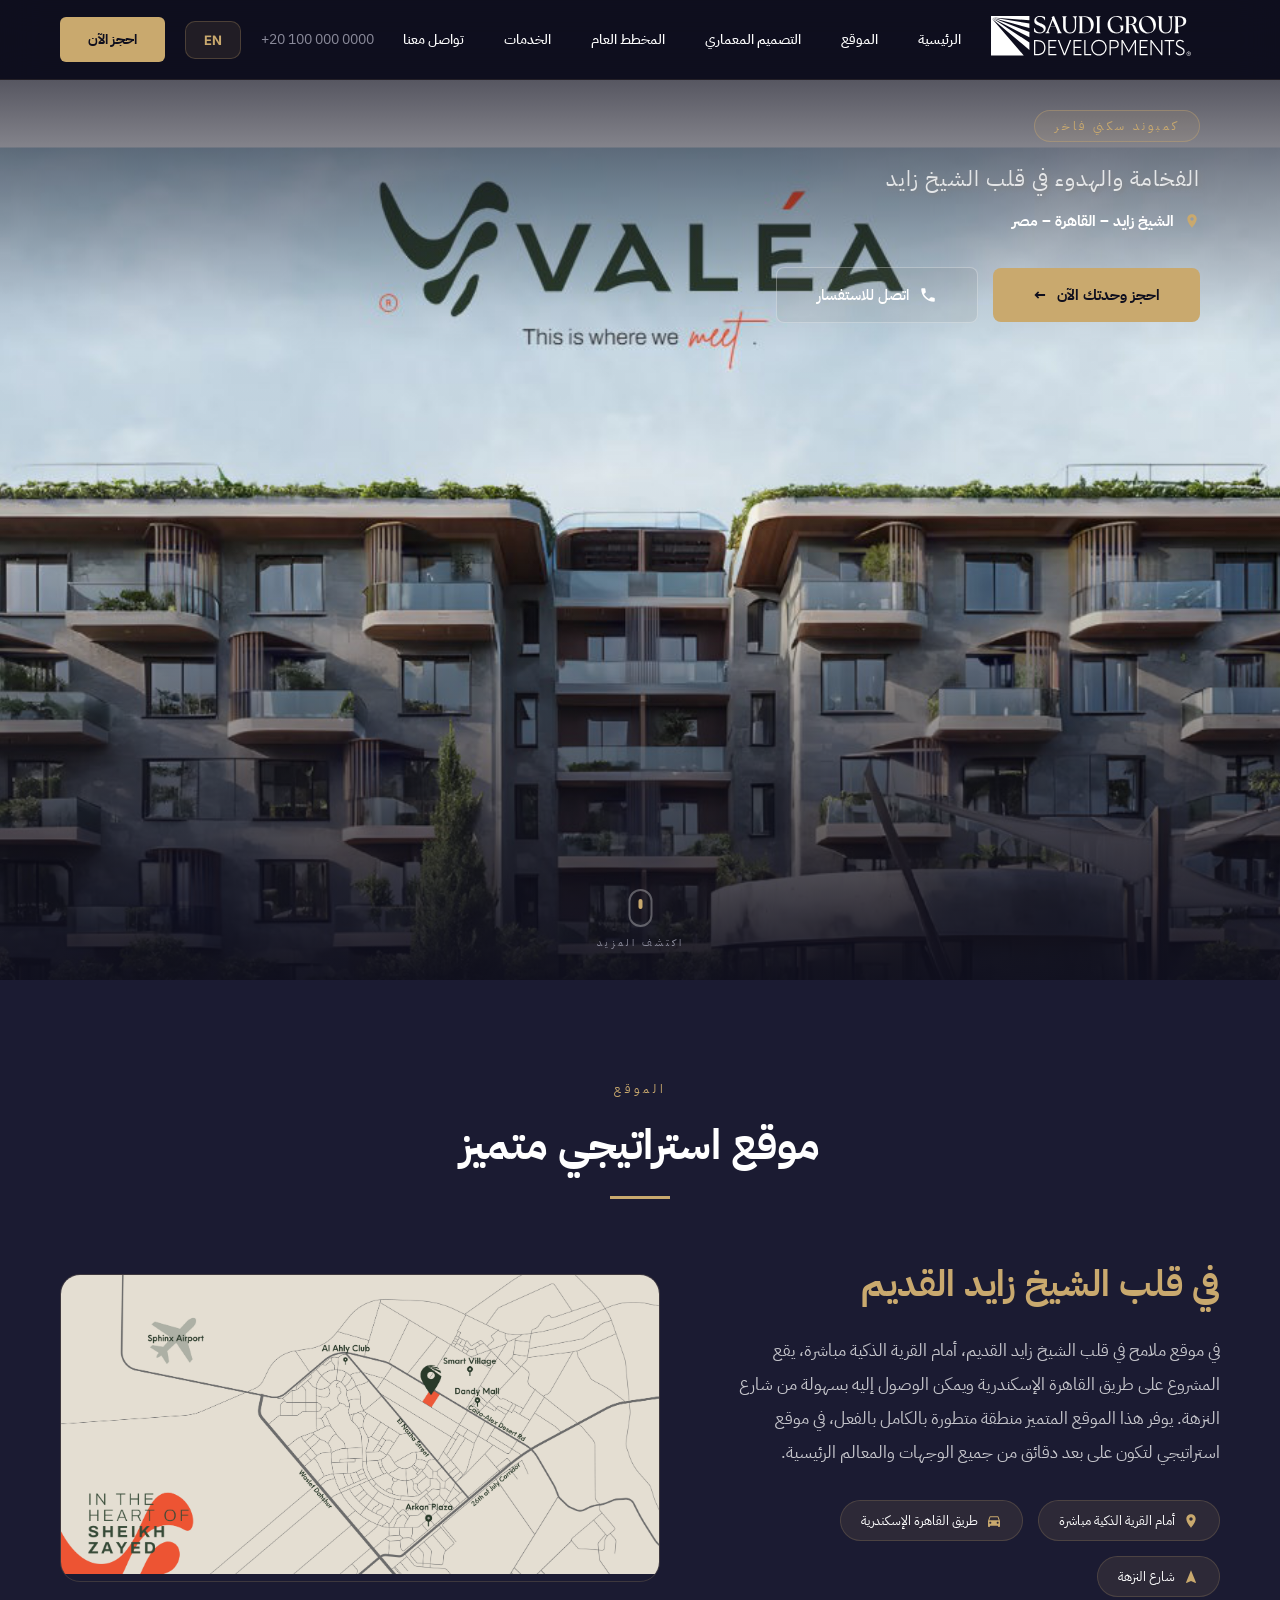
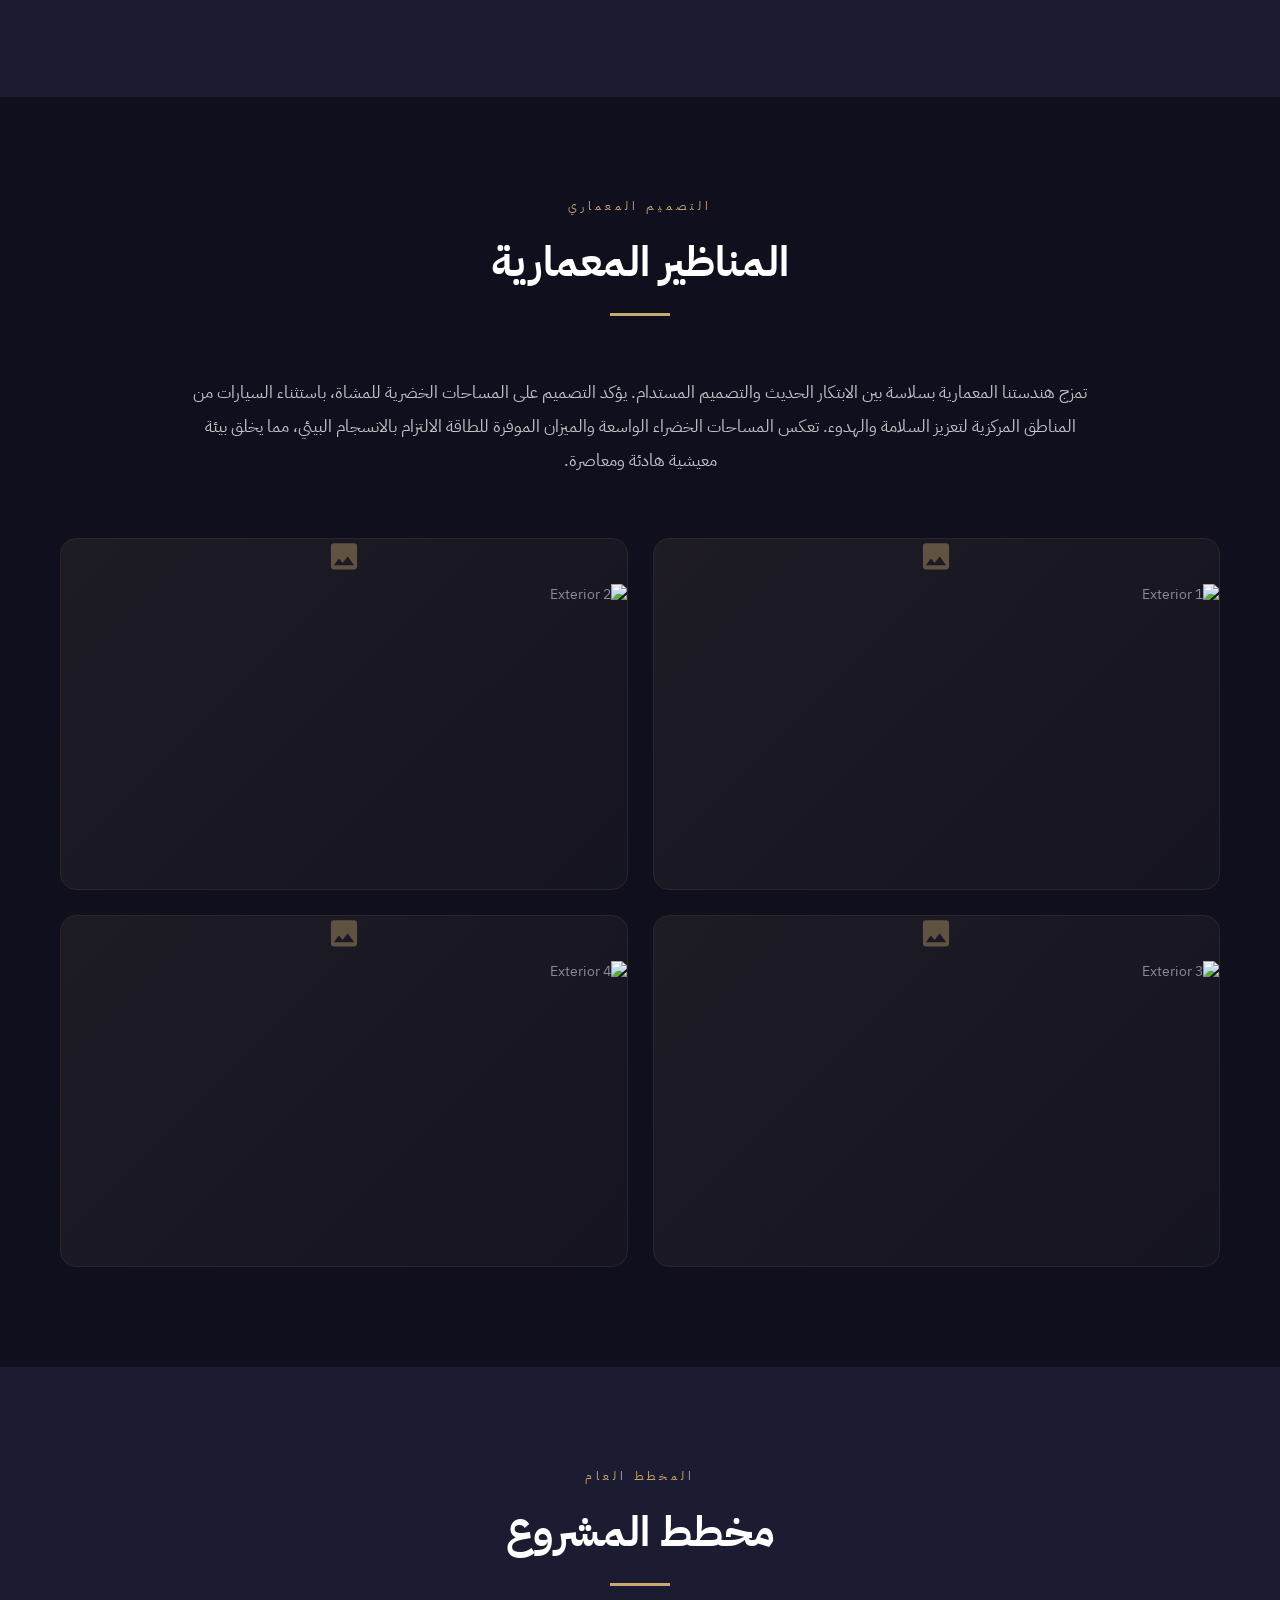
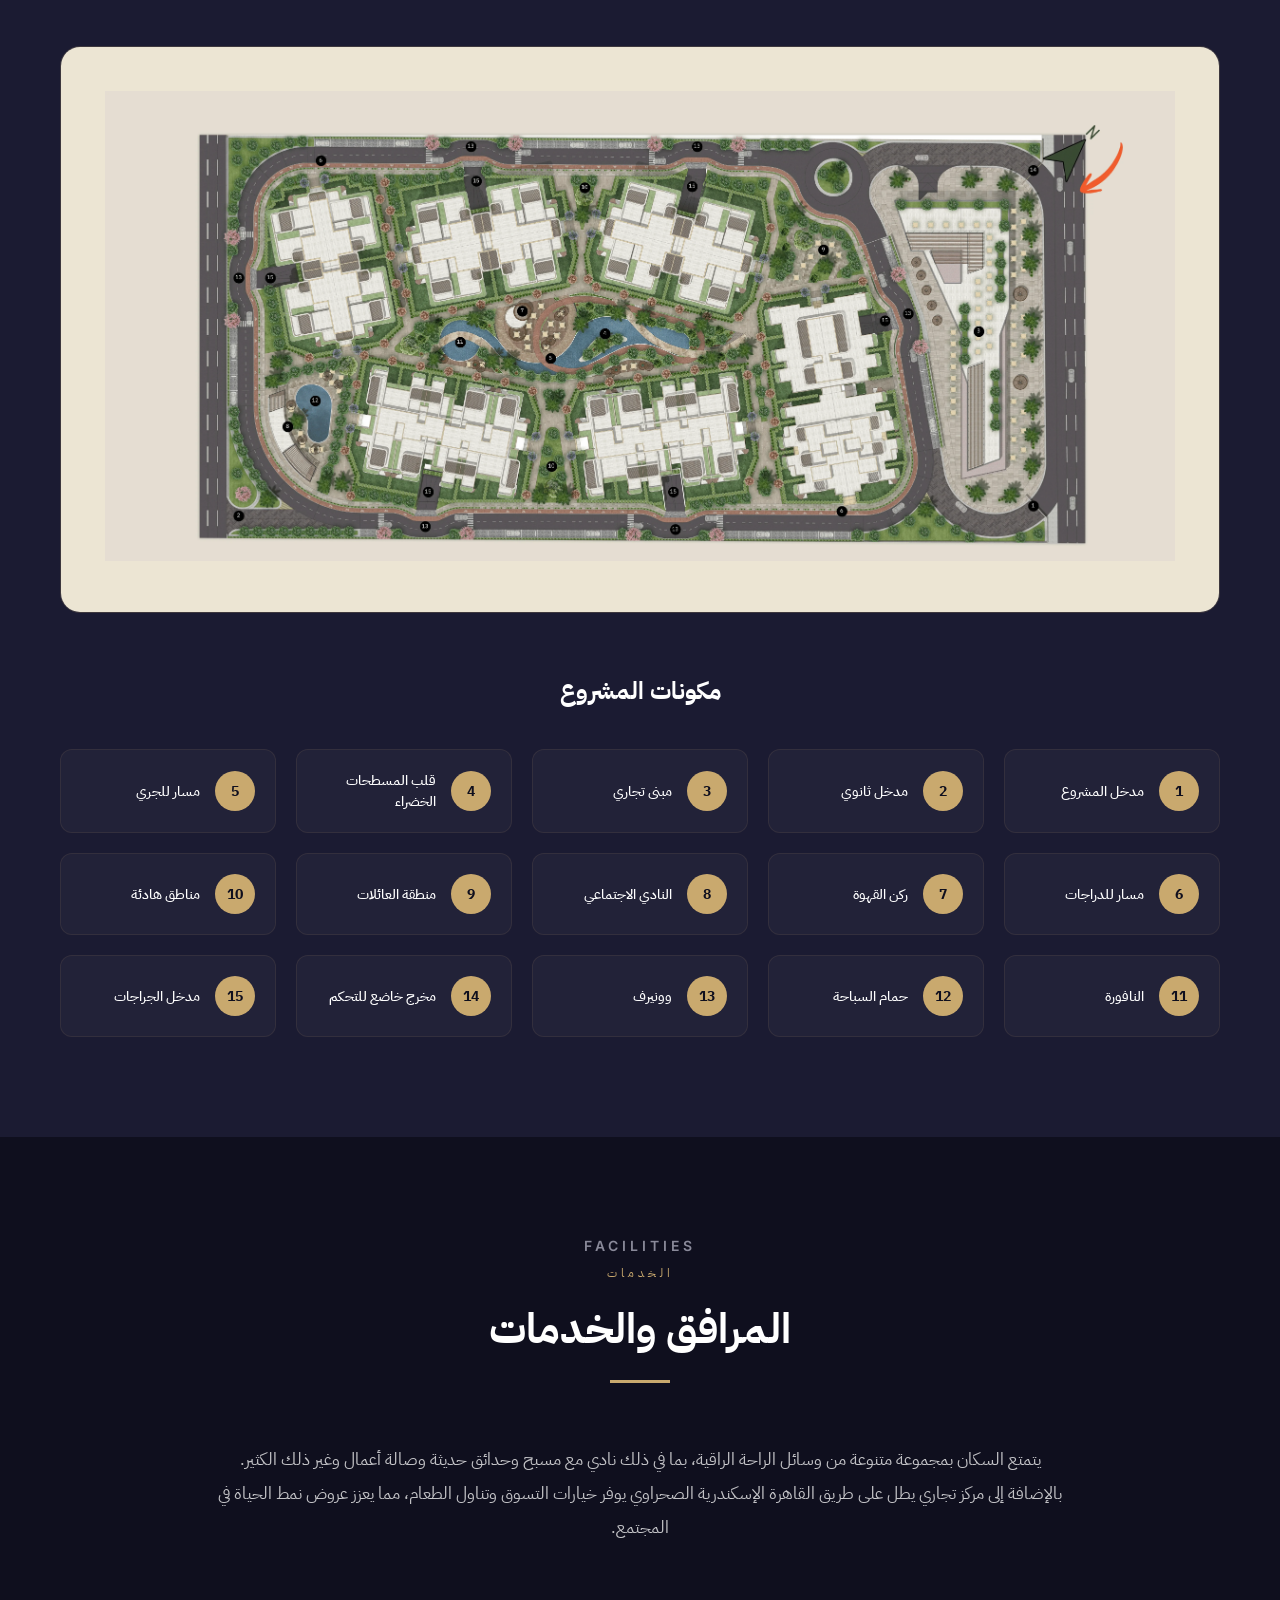
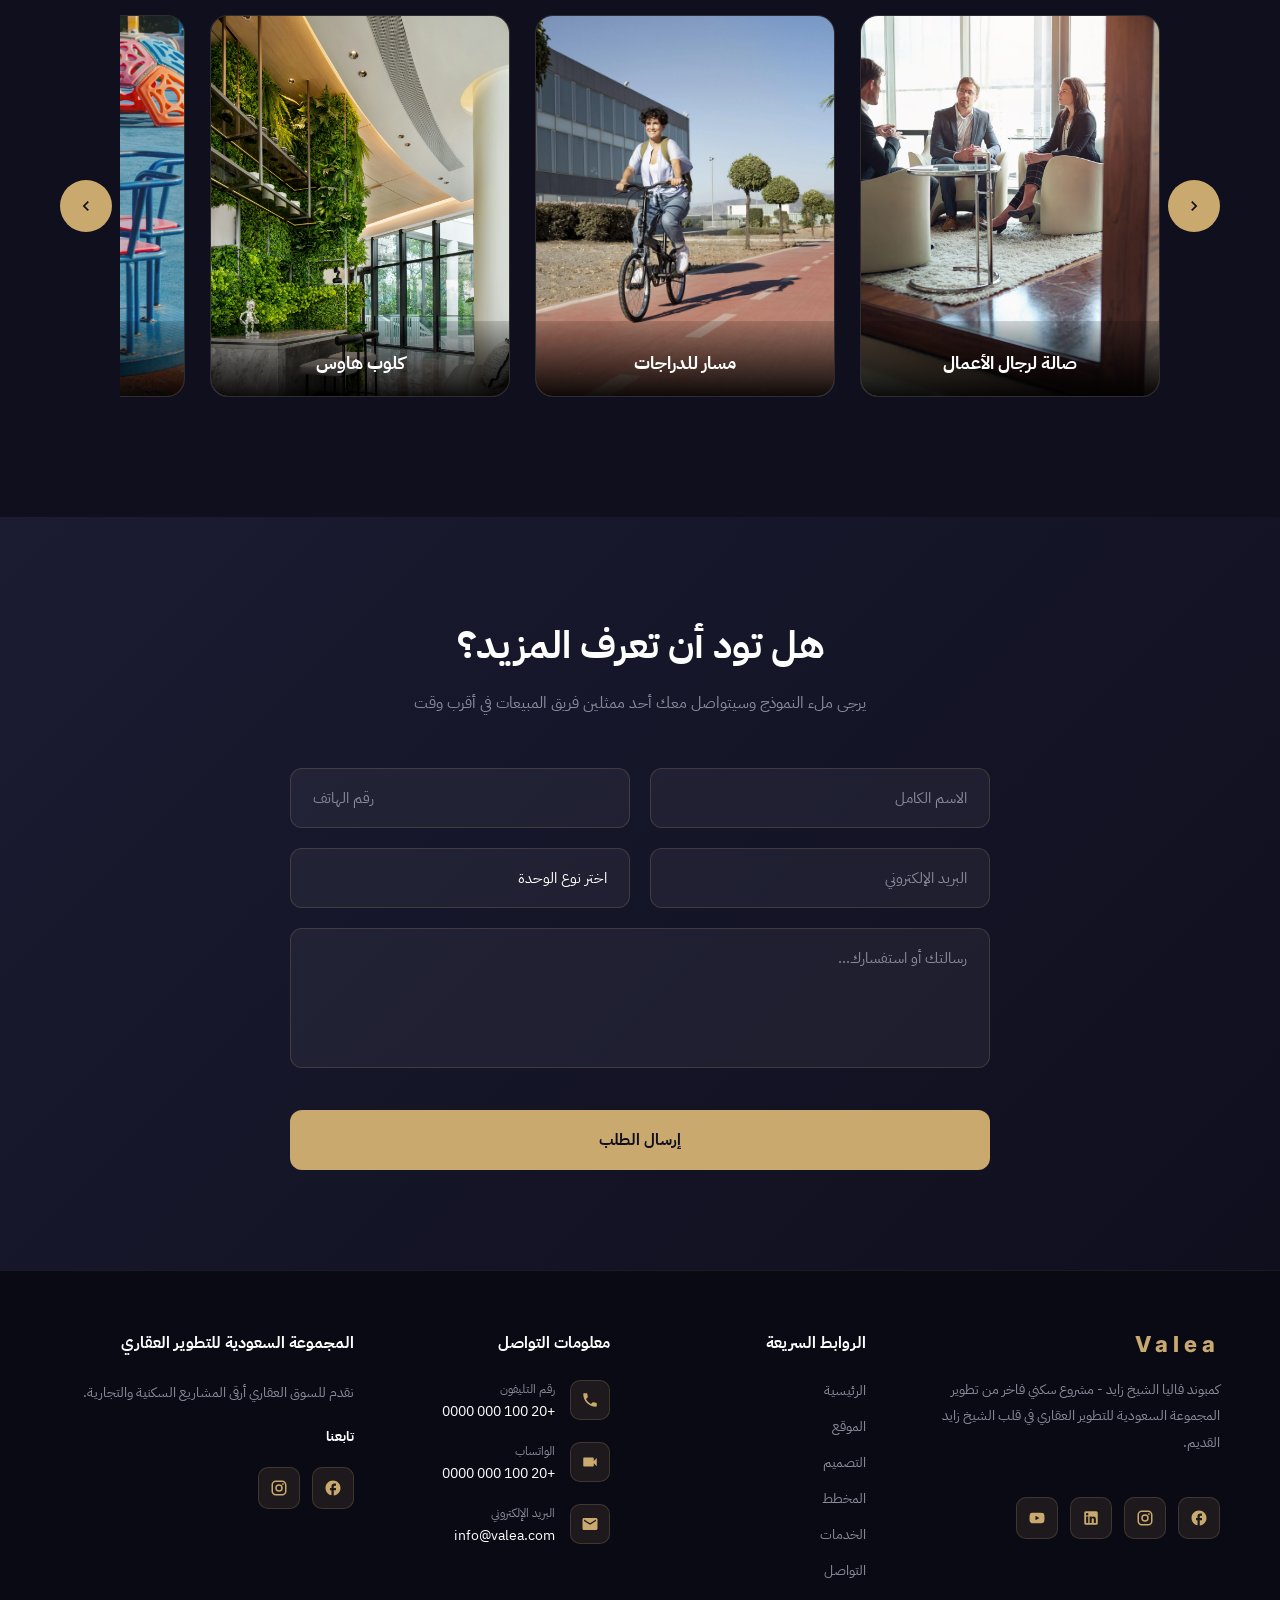
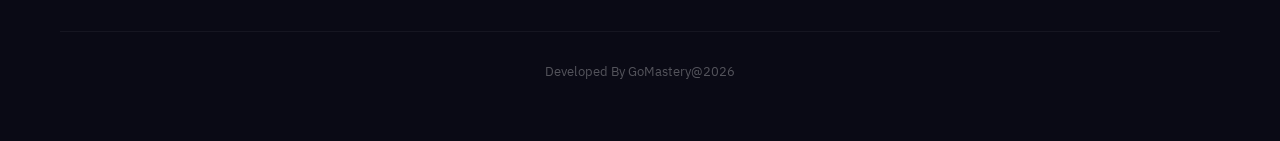
==== index.html @ bf6ba4f5 "insert full code" ====
<!DOCTYPE html>
<html lang="ar" dir="rtl">
<head>
    <meta charset="UTF-8">
    <meta name="viewport" content="width=device-width, initial-scale=1.0">
    <title>Valea – المجموعة السعودية للتطوير العقاري</title>
    <link rel="preconnect" href="https://fonts.googleapis.com">
    <link href="https://fonts.googleapis.com/css2?family=IBM+Plex+Sans+Arabic:wght@300;400;500;600;700&family=Inter:wght@300;400;600;700;800;900&display=swap" rel="stylesheet">
    <link rel="stylesheet" href="css/style.css" />
</head>
<body>

    <!-- ═══════════════════════════════════════ -->
    <!--               NAVBAR                    -->
    <!-- ═══════════════════════════════════════ -->
    <nav class="navbar" id="navbar">
        <a href="#" class="nav-logo">
            <!-- <span class="nav-logo-text">Valea</span> -->
              <a href="/" class="navbar-brand-block w-nav-brand"><img src="assets/images/saudi-logo.svg" loading="lazy" alt="saudi-group-development" class="navbar-brand-image"></a>
        </a>

        <div class="nav-links">
            <a href="#home" data-i18n="nav.home">الرئيسية</a>
            <a href="#location" data-i18n="nav.location">الموقع</a>
            <a href="#exterior" data-i18n="nav.exterior">التصميم المعماري</a>
            <a href="#masterplan" data-i18n="nav.masterplan">المخطط العام</a>
            <a href="#facilities" data-i18n="nav.facilities">الخدمات</a>
            <a href="#contact" data-i18n="nav.contact">تواصل معنا</a>
        </div>

        <div class="nav-contact">
            <a href="tel:+201000000000" class="nav-phone" data-i18n="nav.phone">+20 100 000 0000</a>
            <button id="langToggle" class="lang-toggle" type="button">EN</button>
            <a href="#contact" class="btn-cta" data-i18n="nav.bookNow">احجز الآن</a>
        </div>

        <div class="mobile-menu-btn" onclick="toggleMobileMenu()">
            <span></span>
            <span></span>
            <span></span>
        </div>
    </nav>

    <!-- ═══════════════════════════════════════ -->
    <!--             HERO SECTION                -->
    <!-- ═══════════════════════════════════════ -->
    <section class="hero" id="home">
        <div class="hero-image-container">
            <!-- <div class="hero-placeholder">
                <span data-i18n="location.mapPlaceholder">
                    🖼️ ضع صورة الـ Hero هنا (hero-image.jpg)
                </span>
            </div> -->
            <img src="assets/images/valea-main-2.jpg" loading="lazy" alt="Compound Valea Sheikh Zayed" class="hero-image" >
            <!-- <img src="assets/images/hero-image.jpg" loading="lazy" alt="Compound Valea Sheikh Zayed" class="hero-image"> -->

        </div>
        <div class="hero-overlay"></div>

        <div class="hero-content">
            <div class="hero-tag" data-i18n="hero.tag">كمبوند سكني فاخر</div>
            <!-- <h1 class="hero-project-name">V<span>a</span>le<span>a</span></h1> -->
            <p class="hero-tagline" data-i18n="hero.tagline">الفخامة والهدوء في قلب الشيخ زايد</p>
            <div class="hero-location">
                <svg width="16" height="16" viewBox="0 0 24 24" fill="currentColor">
                    <path d="M12 2C8.13 2 5 5.13 5 9c0 5.25 7 13 7 13s7-7.75 7-13c0-3.87-3.13-7-7-7zm0 9.5c-1.38 0-2.5-1.12-2.5-2.5s1.12-2.5 2.5-2.5 2.5 1.12 2.5 2.5-1.12 2.5-2.5 2.5z"/>
                </svg>
                <span data-i18n="hero.location">الشيخ زايد – القاهرة – مصر</span>
            </div>
            <p class="hero-developer">
                <!-- <span data-i18n="hero.developer">تطوير</span> -->
                <!-- <strong data-i18n="hero.developerName">المجموعة السعودية للتطوير العقاري</strong> -->
            </p>
            <div class="hero-actions">
                <a href="#contact" class="btn-hero-primary">
                    <span data-i18n="hero.bookButton">احجز وحدتك الآن</span>
                    <span>←</span>
                </a>
                <a href="tel:+201000000000" class="btn-hero-secondary">
                    <svg width="18" height="18" viewBox="0 0 24 24" fill="currentColor">
                        <path d="M6.62 10.79c1.44 2.83 3.76 5.14 6.59 6.59l2.2-2.2c.27-.27.67-.36 1.02-.24 1.12.37 2.33.57 3.57.57.55 0 1 .45 1 1V20c0 .55-.45 1-1 1-9.39 0-17-7.61-17-17 0-.55.45-1 1-1h3.5c.55 0 1 .45 1 1 0 1.25.2 2.45.57 3.57.11.35.03.74-.25 1.02l-2.2 2.2z"/>
                    </svg>
                    <span data-i18n="hero.callButton">اتصل للاستفسار</span>
                </a>
            </div>
        </div>

        <div class="scroll-indicator">
            <div class="scroll-mouse"></div>
            <span data-i18n="hero.scrollText">اكتشف المزيد</span>
        </div>
    </section>

    <!-- ═══════════════════════════════════════ -->
    <!--           LOCATION SECTION              -->
    <!-- ═══════════════════════════════════════ -->
    <section class="section location-section" id="location">
        <div class="section-header">
            <span class="section-tag" data-i18n="location.tag">الموقع</span>
            <h2 class="section-title" data-i18n="location.title">موقع استراتيجي متميز</h2>
            <div class="section-line"></div>
        </div>

        <div class="location-content">
            <div class="location-info">
                <h3>
                    <span data-i18n="location.heading">في قلب الشيخ زايد القديم</span>
                </h3>
                <p class="location-text" data-i18n="location.description">
                    في موقع ملامح في قلب الشيخ زايد القديم، أمام القرية الذكية مباشرة، يقع المشروع على طريق القاهرة الإسكندرية ويمكن الوصول إليه بسهولة من شارع النزهة. يوفر هذا الموقع المتميز منطقة متطورة بالكامل بالفعل، في موقع استراتيجي لتكون على بعد دقائق من جميع الوجهات والمعالم الرئيسية.
                </p>
                <div class="location-highlights">
                    <div class="location-badge">
                        <svg viewBox="0 0 24 24"><path d="M12 2C8.13 2 5 5.13 5 9c0 5.25 7 13 7 13s7-7.75 7-13c0-3.87-3.13-7-7-7zm0 9.5c-1.38 0-2.5-1.12-2.5-2.5s1.12-2.5 2.5-2.5 2.5 1.12 2.5 2.5-1.12 2.5-2.5 2.5z"/></svg>
                        <span data-i18n="location.badge1">أمام القرية الذكية مباشرة</span>
                    </div>
                    <div class="location-badge">
                        <svg viewBox="0 0 24 24"><path d="M18.92 6.01C18.72 5.42 18.16 5 17.5 5h-11c-.66 0-1.21.42-1.42 1.01L3 12v8c0 .55.45 1 1 1h1c.55 0 1-.45 1-1v-1h12v1c0 .55.45 1 1 1h1c.55 0 1-.45 1-1v-8l-2.08-5.99zM6.5 16c-.83 0-1.5-.67-1.5-1.5S5.67 13 6.5 13s1.5.67 1.5 1.5S7.33 16 6.5 16zm11 0c-.83 0-1.5-.67-1.5-1.5s.67-1.5 1.5-1.5 1.5.67 1.5 1.5-.67 1.5-1.5 1.5zM5 11l1.5-4.5h11L19 11H5z"/></svg>
                        <span data-i18n="location.badge2">طريق القاهرة الإسكندرية</span>
                    </div>
                    <div class="location-badge">
                        <svg viewBox="0 0 24 24"><path d="M12 2L4.5 20.29l.71.71L12 18l6.79 3 .71-.71z"/></svg>
                        <span data-i18n="location.badge3">شارع النزهة</span>
                    </div>
                </div>
            </div>

            <div class="location-map-container map-wrap">
                <!-- <div class="map-placeholder">
                    <svg viewBox="0 0 24 24"><path d="M20.5 3l-.16.03L15 5.1 9 3 3.36 4.9c-.21.07-.36.25-.36.48V20.5c0 .28.22.5.5.5l.16-.03L9 18.9l6 2.1 5.64-1.9c.21-.07.36-.25.36-.48V3.5c0-.28-.22-.5-.5-.5zM15 19l-6-2.11V5l6 2.11V19z"/></svg>
                    <span data-i18n="location.mapPlaceholder">🖼️ ضع صورة الخريطة هنا (location-map.jpg)</span>
                </div> -->
                <img src="assets/images/location-map.webp" alt="Location map">

        </div>
    </section>

    <!-- ═══════════════════════════════════════ -->
    <!--           EXTERIOR SECTION              -->
    <!-- ═══════════════════════════════════════ -->
    <section class="section exterior-section" id="exterior">
        <div class="section-header">
            <span class="section-tag" data-i18n="exterior.tag">التصميم المعماري</span>
            <h2 class="section-title" data-i18n="exterior.title">المناظير المعمارية</h2>
            <div class="section-line"></div>
        </div>

        <div class="exterior-content">
            <p class="exterior-text" data-i18n="exterior.description">
                تمزج هندستنا المعمارية بسلاسة بين الابتكار الحديث والتصميم المستدام. يؤكد التصميم على المساحات الخضرية للمشاة، باستثناء السيارات من المناطق المركزية لتعزيز السلامة والهدوء. تعكس المساحات الخضراء الواسعة والميزان الموفرة للطاقة الالتزام بالانسجام البيئي، مما يخلق بيئة معيشية هادئة ومعاصرة.
            </p>
        </div>

        <div class="exterior-gallery">
            <div class="exterior-item">
                <div class="exterior-placeholder">
                    <svg viewBox="0 0 24 24"><path d="M21 19V5c0-1.1-.9-2-2-2H5c-1.1 0-2 .9-2 2v14c0 1.1.9 2 2 2h14c1.1 0 2-.9 2-2zM8.5 13.5l2.5 3.01L14.5 12l4.5 6H5l3.5-4.5z"/></svg>
                    <!-- <span>exterior-1.jpg</span> -->
                    <img src="assets/images/exterior-1.webp" alt="Exterior 1">
                </div>
                <div class="exterior-overlay">
                    <span data-i18n="exterior.view01">منظور معماري 01</span>
                </div>
            </div>

            <div class="exterior-item">
                <div class="exterior-placeholder">
                    <svg viewBox="0 0 24 24"><path d="M21 19V5c0-1.1-.9-2-2-2H5c-1.1 0-2 .9-2 2v14c0 1.1.9 2 2 2h14c1.1 0 2-.9 2-2zM8.5 13.5l2.5 3.01L14.5 12l4.5 6H5l3.5-4.5z"/></svg>
                    <!-- <span>exterior-2.jpg</span> -->
                    <img src="assets/images/exterior-2.avif" alt="Exterior 2">
                </div>
                <div class="exterior-overlay">
                    <span data-i18n="exterior.view02">منظور معماري 02</span>
                </div>
            </div>

            <div class="exterior-item">
                <div class="exterior-placeholder">
                    <svg viewBox="0 0 24 24"><path d="M21 19V5c0-1.1-.9-2-2-2H5c-1.1 0-2 .9-2 2v14c0 1.1.9 2 2 2h14c1.1 0 2-.9 2-2zM8.5 13.5l2.5 3.01L14.5 12l4.5 6H5l3.5-4.5z"/></svg>
                    <!-- <span>exterior-3.jpg</span> -->
                    <img src="assets/images/exterior-3.webp" alt="Exterior 3">
                </div>
                <div class="exterior-overlay">
                    <span data-i18n="exterior.view03">منظور معماري 03</span>
                </div>
            </div>

            <div class="exterior-item">
                <div class="exterior-placeholder">
                    <svg viewBox="0 0 24 24"><path d="M21 19V5c0-1.1-.9-2-2-2H5c-1.1 0-2 .9-2 2v14c0 1.1.9 2 2 2h14c1.1 0 2-.9 2-2zM8.5 13.5l2.5 3.01L14.5 12l4.5 6H5l3.5-4.5z"/></svg>
                    <!-- <span>exterior-4.jpg</span> -->
                    <img src="assets/images/exterior-4.png" alt="Exterior 4">
                </div>
                <div class="exterior-overlay">
                    <span data-i18n="exterior.view04">منظور معماري 04</span>
                </div>
            </div>
        </div>
    </section>

    <!-- ═══════════════════════════════════════ -->
    <!--          MASTERPLAN SECTION             -->
    <!-- ═══════════════════════════════════════ -->
    <section class="section masterplan-section" id="masterplan">
        <div class="section-header">
            <span class="section-tag" data-i18n="masterplan.tag">المخطط العام</span>
            <h2 class="section-title" data-i18n="masterplan.title">مخطط المشروع</h2>
            <div class="section-line"></div>
        </div>

        <div class="masterplan-image-container">
            <!-- <div class="masterplan-placeholder">
                <svg viewBox="0 0 24 24"><path d="M20.5 3l-.16.03L15 5.1 9 3 3.36 4.9c-.21.07-.36.25-.36.48V20.5c0 .28.22.5.5.5l.16-.03L9 18.9l6 2.1 5.64-1.9c.21-.07.36-.25.36-.48V3.5c0-.28-.22-.5-.5-.5zM15 19l-6-2.11V5l6 2.11V19z"/></svg>
                <span data-i18n="masterplan.mapPlaceholder">🖼️ ضع صورة المخطط العام هنا (masterplan.jpg)</span>
            </div> -->
            <div class="masterplan-card">
                 <img src="assets/images/masterplan.webp" alt="Masterplan">
            </div>
        </div>

    <div class="masterplan-components">
        <h3 class="components-title" data-i18n="masterplan.componentTitle">مكونات المشروع</h3>

        <div class="components-grid">
            <div class="component-item">
                <span class="component-number">1</span>
                <span class="component-name" data-i18n="masterplan.components.0">مدخل المشروع</span>
            </div>

            <div class="component-item">
                <span class="component-number">2</span>
                <span class="component-name" data-i18n="masterplan.components.1">مدخل ثانوي</span>
            </div>

            <div class="component-item">
                <span class="component-number">3</span>
                <span class="component-name" data-i18n="masterplan.components.2">مبنى تجاري</span>
            </div>

            <div class="component-item">
                <span class="component-number">4</span>
                <span class="component-name" data-i18n="masterplan.components.3">قلب المسطحات الخضراء</span>
            </div>

            <div class="component-item">
                <span class="component-number">5</span>
                <span class="component-name" data-i18n="masterplan.components.4">مسار للجري</span>
            </div>

            <div class="component-item">
                <span class="component-number">6</span>
                <span class="component-name" data-i18n="masterplan.components.5">مسار للدراجات</span>
            </div>

            <div class="component-item">
                <span class="component-number">7</span>
                <span class="component-name" data-i18n="masterplan.components.6">ركن القهوة</span>
            </div>

            <div class="component-item">
                <span class="component-number">8</span>
                <span class="component-name" data-i18n="masterplan.components.7">النادي الاجتماعي</span>
            </div>

            <div class="component-item">
                <span class="component-number">9</span>
                <span class="component-name" data-i18n="masterplan.components.8">منطقة العائلات</span>
            </div>

            <div class="component-item">
                <span class="component-number">10</span>
                <span class="component-name" data-i18n="masterplan.components.9">مناطق هادئة</span>
            </div>

            <div class="component-item">
                <span class="component-number">11</span>
                <span class="component-name" data-i18n="masterplan.components.10">النافورة</span>
            </div>

            <div class="component-item">
                <span class="component-number">12</span>
                <span class="component-name" data-i18n="masterplan.components.11">حمام السباحة</span>
            </div>

            <div class="component-item">
                <span class="component-number">13</span>
                <span class="component-name" data-i18n="masterplan.components.12">وونيرف</span>
            </div>

            <div class="component-item">
                <span class="component-number">14</span>
                <span class="component-name" data-i18n="masterplan.components.13">مخرج خاضع للتحكم</span>
            </div>

            <div class="component-item">
                <span class="component-number">15</span>
                <span class="component-name" data-i18n="masterplan.components.14">مدخل الجراجات</span>
            </div>
        </div>
    </div>
</section>

    <!-- ═══════════════════════════════════════ -->
    <!--          FACILITIES SECTION             -->
    <!-- ═══════════════════════════════════════ -->

<section class="section facilities-section" id="facilities">
    <div class="section-header">
        <span class="section-title-en">Facilities</span>
        <span class="section-tag" data-i18n="facilities.tag">الخدمات</span>
        <h2 class="section-title" data-i18n="facilities.title">المرافق والخدمات</h2>
        <div class="section-line"></div>
    </div>

    <p class="facilities-desc" data-i18n="facilities.description">
        يتمتع السكان بمجموعة متنوعة من وسائل الراحة الراقية، بما في ذلك نادي مع مسبح وحدائق حديثة وصالة أعمال وغير ذلك الكثير. بالإضافة إلى مركز تجاري يطل على طريق القاهرة الإسكندرية الصحراوي يوفر خيارات التسوق وتناول الطعام، مما يعزز عروض نمط الحياة في المجتمع.
    </p>

    <div class="facilities-slider-container">
        <button class="slider-arrow prev" onclick="slideFacilities('prev')" aria-label="Previous">
            <svg viewBox="0 0 24 24">
                <path d="M8.59 16.59L13.17 12 8.59 7.41 10 6l6 6-6 6-1.41-1.41z"/>
            </svg>
        </button>

        <div class="facilities-slider" id="facilitiesSlider">

            <!-- Facility 1 -->
            <div class="facility-card">
                <img src="assets/images/facility-1.avif" alt="Facility 1">
                <div class="facility-overlay">
                    <span class="facility-name" data-i18n="facilities.placeholders.0"></span>
                    <!-- <span>صالة لكبار الأعمال</span> -->
                </div>
            </div>

            <!-- Facility 2 -->
            <div class="facility-card">
                <img src="assets/images/facility-2.webp" alt="Facility 2">
                <div class="facility-overlay">
                    <span class="facility-name" data-i18n="facilities.placeholders.1"></span></span>
                    <!-- <span>مسار للدراجات</span> -->
                </div>
            </div>

            <!-- Facility 3 -->
            <div class="facility-card">
                <img src="assets/images/facility-3.jpg" alt="Facility 3">
                <div class="facility-overlay">
                    <span class="facility-name" data-i18n="facilities.placeholders.2"></span>
                    <!-- <span>كلوب هاوس</span> -->
                </div>
            </div>

            <!-- Facility 4 -->
            <div class="facility-card">
                <img src="assets/images/facility-4.webp" alt="Facility 4">
                <div class="facility-overlay">
                    <span class="facility-name" data-i18n="facilities.placeholders.3"></span>
                    <!-- <span>منطقة للأطفال</span> -->
                </div>
            </div>

            <!-- Facility 5 -->
            <div class="facility-card">
                <img src="assets/images/facility-5.webp" alt="Facility 5">
                <div class="facility-overlay">
                    <span class="facility-name" data-i18n="facilities.placeholders.4"></span>
                     <!-- <span>موقف سيارات تحت الأرض</span> -->
                </div>
            </div>

            <!-- Facility 6 -->
            <div class="facility-card">
                <img src="assets/images/facility-6.webp" alt="Facility 6">
                <div class="facility-overlay">
                    <span class="facility-name" data-i18n="facilities.placeholders.5"></span>
                    <!-- <span>مسجد</span> -->
                </div>
            </div>

            <!-- Facility 7 -->
            <div class="facility-card">
                <img src="assets/images/facility-7.webp" alt="Facility 7">
                <div class="facility-overlay">
                    <span class="facility-name" data-i18n="facilities.placeholders.6"></span>
                    <!-- <span>ملعب بادل</span> -->
                </div>
            </div>

             <!-- Facility 8 -->
            <div class="facility-card">
                <img src="assets/images/facility-8.webp" alt="Facility 8">
                <div class="facility-overlay">
                    <span class="facility-name" data-i18n="facilities.placeholders.7"></span>
                    <!-- <span>مسارات للجرى</span> -->
                </div>
            </div>

        </div>

        <button class="slider-arrow next" onclick="slideFacilities('next')" aria-label="Next">
            <svg viewBox="0 0 24 24">
                <path d="M15.41 16.59L10.83 12l4.58-4.59L14 6l-6 6 6 6 1.41-1.41z"/>
            </svg>
        </button>
    </div>
</section>

    <!-- ═══════════════════════════════════════ -->
    <!--           CONTACT SECTION               -->
    <!-- ═══════════════════════════════════════ -->
    <section class="section contact-section" id="contact">
        <div class="contact-wrapper">
            <h2 class="contact-title" data-i18n="contact.title">هل تود أن تعرف المزيد؟</h2>
            <p class="contact-subtitle" data-i18n="contact.subtitle">
                يرجى ملء النموذج وسيتواصل معك أحد ممثلين فريق المبيعات في أقرب وقت
            </p>

            <form class="contact-form" id="contactForm">
                <div class="form-group">
                    <input type="text" name="name" data-i18n-placeholder="contact.form.name" placeholder="الاسم الكامل" required>
                </div>
                <div class="form-group">
                    <input type="tel" name="phone" data-i18n-placeholder="contact.form.phone" placeholder="رقم الهاتف" required>
                </div>
                <div class="form-group">
                    <input type="email" name="email" data-i18n-placeholder="contact.form.email" placeholder="البريد الإلكتروني" required>
                </div>
                <div class="form-group">
                    <select name="interest" id="unitType">
                        <option value="">اختر نوع الوحدة</option>
                    </select>
                </div>
                <div class="form-group full">
                    <textarea name="message" data-i18n-placeholder="contact.form.message" placeholder="رسالتك أو استفسارك..."></textarea>
                </div>
                <button type="submit" class="btn-submit" data-i18n="contact.form.submit">إرسال الطلب</button>
            </form>
        </div>
    </section>

    <!-- ═══════════════════════════════════════ -->
    <!--                FOOTER                   -->
    <!-- ═══════════════════════════════════════ -->
    <footer class="footer">
        <div class="footer-content">
            <!-- Brand -->
            <div class="footer-brand">
                <div class="footer-logo">
                    <!-- <div class="footer-logo-placeholder"></div> -->
                    <span class="footer-logo-text">Valea</span>
                </div>
                <p class="footer-desc" data-i18n="footer.description"></p>

                <div class="social-links">
                    <a href="#" class="social-link" target="_blank" title="Facebook">
                        <svg viewBox="0 0 24 24"><path d="M22 12c0-5.52-4.48-10-10-10S2 6.48 2 12c0 4.84 3.44 8.87 8 9.8V15H8v-3h2V9.5C10 7.57 11.57 6 13.5 6H16v3h-2c-.55 0-1 .45-1 1v2h3v3h-3v6.95c5.05-.5 9-4.76 9-9.95z"/></svg>
                    </a>
                    <a href="#" class="social-link" target="_blank" title="Instagram">
                        <svg viewBox="0 0 24 24"><path d="M7.8 2h8.4C19.4 2 22 4.6 22 7.8v8.4a5.8 5.8 0 0 1-5.8 5.8H7.8C4.6 22 2 19.4 2 16.2V7.8A5.8 5.8 0 0 1 7.8 2m-.2 2A3.6 3.6 0 0 0 4 7.6v8.8C4 18.39 5.61 20 7.6 20h8.8a3.6 3.6 0 0 0 3.6-3.6V7.6C20 5.61 18.39 4 16.4 4H7.6m9.65 1.5a1.25 1.25 0 0 1 1.25 1.25A1.25 1.25 0 0 1 17.25 8 1.25 1.25 0 0 1 16 6.75a1.25 1.25 0 0 1 1.25-1.25M12 7a5 5 0 0 1 5 5 5 5 0 0 1-5 5 5 5 0 0 1-5-5 5 5 0 0 1 5-5m0 2a3 3 0 0 0-3 3 3 3 0 0 0 3 3 3 3 0 0 0 3-3 3 3 0 0 0-3-3z"/></svg>
                    </a>
                    <a href="#" class="social-link" target="_blank" title="LinkedIn">
                        <svg viewBox="0 0 24 24"><path d="M19 3a2 2 0 0 1 2 2v14a2 2 0 0 1-2 2H5a2 2 0 0 1-2-2V5a2 2 0 0 1 2-2h14m-.5 15.5v-5.3a3.26 3.26 0 0 0-3.26-3.26c-.85 0-1.84.52-2.32 1.3v-1.11h-2.79v8.37h2.79v-4.93c0-.77.62-1.4 1.39-1.4a1.4 1.4 0 0 1 1.4 1.4v4.93h2.79M6.88 8.56a1.68 1.68 0 0 0 1.68-1.68c0-.93-.75-1.69-1.68-1.69a1.69 1.69 0 0 0-1.69 1.69c0 .93.76 1.68 1.69 1.68m1.39 9.94v-8.37H5.5v8.37h2.77z"/></svg>
                    </a>
                    <a href="#" class="social-link" target="_blank" title="YouTube">
                        <svg viewBox="0 0 24 24"><path d="M10 15l5.19-3L10 9v6m11.56-7.83c.13.47.22 1.1.28 1.9.07.8.1 1.49.1 2.09L22 12c0 2.19-.16 3.8-.44 4.83-.25.9-.83 1.48-1.73 1.73-.47.13-1.33.22-2.65.28-1.3.07-2.49.1-3.59.1L12 19c-4.19 0-6.8-.16-7.83-.44-.9-.25-1.48-.83-1.73-1.73-.13-.47-.22-1.1-.28-1.9-.07-.8-.1-1.49-.1-2.09L2 12c0-2.19.16-3.8.44-4.83.25-.9.83-1.48 1.73-1.73.47-.13 1.33-.22 2.65-.28 1.3-.07 2.49-.1 3.59-.1L12 5c4.19 0 6.8.16 7.83.44.9.25 1.48.83 1.73 1.73z"/></svg>
                    </a>
                </div>
            </div>

            <!-- Quick Links -->
            <div>
                <h3 class="footer-section-title" data-i18n="footer.quickLinks">الروابط السريعة</h3>
                <div class="footer-links">
                    <a href="#home" data-i18n="footer.footerLinks.home">الرئيسية</a>
                    <a href="#location" data-i18n="footer.footerLinks.location">الموقع</a>
                    <a href="#exterior" data-i18n="footer.footerLinks.exterior">التصميم</a>
                    <a href="#masterplan" data-i18n="footer.footerLinks.masterplan">المخطط</a>
                    <a href="#facilities" data-i18n="footer.footerLinks.facilities">الخدمات</a>
                    <a href="#contact" data-i18n="footer.footerLinks.contact">التواصل</a>
                </div>
            </div>

            <!-- Contact Info -->
            <div>
                <h3 class="footer-section-title" data-i18n="footer.contactInfo">معلومات التواصل</h3>
                <div class="footer-contact-info">
                    <div class="contact-item">
                        <div class="contact-item-icon">
                            <svg viewBox="0 0 24 24"><path d="M6.62 10.79c1.44 2.83 3.76 5.14 6.59 6.59l2.2-2.2c.27-.27.67-.36 1.02-.24 1.12.37 2.33.57 3.57.57.55 0 1 .45 1 1V20c0 .55-.45 1-1 1-9.39 0-17-7.61-17-17 0-.55.45-1 1-1h3.5c.55 0 1 .45 1 1 0 1.25.2 2.45.57 3.57.11.35.03.74-.25 1.02l-2.2 2.2z"/></svg>
                        </div>
                        <div class="contact-item-text">
                            <span class="contact-item-label" data-i18n="footer.contactDetails.phone">رقم التليفون</span>
                            <span class="contact-item-value"><a href="tel:+201000000000">+20 100 000 0000</a></span>
                        </div>
                    </div>
                    <div class="contact-item">
                        <div class="contact-item-icon">
                            <svg viewBox="0 0 24 24"><path d="M17 10.5V7c0-.55-.45-1-1-1H4c-.55 0-1 .45-1 1v10c0 .55.45 1 1 1h12c.55 0 1-.45 1-1v-3.5l4 4v-11l-4 4z"/></svg>
                        </div>
                        <div class="contact-item-text">
                            <span class="contact-item-label" data-i18n="footer.contactDetails.whatsapp">الواتساب</span>
                            <span class="contact-item-value"><a href="https://wa.me/201000000000">+20 100 000 0000</a></span>
                        </div>
                    </div>
                    <div class="contact-item">
                        <div class="contact-item-icon">
                            <svg viewBox="0 0 24 24"><path d="M20 4H4c-1.1 0-1.99.9-1.99 2L2 18c0 1.1.9 2 2 2h16c1.1 0 2-.9 2-2V6c0-1.1-.9-2-2-2zm0 4l-8 5-8-5V6l8 5 8-5v2z"/></svg>
                        </div>
                        <div class="contact-item-text">
                            <span class="contact-item-label" data-i18n="footer.contactDetails.email">البريد الإلكتروني</span>
                            <span class="contact-item-value"><a href="mailto:info@valea.com">info@valea.com</a></span>
                        </div>
                    </div>
                </div>
            </div>

            <!-- Company Info -->
            <div>
                <h3 class="footer-section-title" data-i18n="footer.company">المجموعة السعودية للتطوير العقاري</h3>
                <!-- <p style="font-size: 14px; color: var(--gray); line-height: 1.9;">
                    يسعدنا خدمتك مع أفضل المشاريع العقارية والخدمات المتميزة.
                </p> -->
                <p class="footer-desc" data-i18n="footer.Welcome"></p>

                <h4 style="font-size: 14px; color: var(--white); margin-top: 20px; margin-bottom: 10px;" data-i18n="footer.followUs">تابعنا</h4>
                <div class="social-links">
                    <a href="#" class="social-link" target="_blank">
                        <svg viewBox="0 0 24 24"><path d="M22 12c0-5.52-4.48-10-10-10S2 6.48 2 12c0 4.84 3.44 8.87 8 9.8V15H8v-3h2V9.5C10 7.57 11.57 6 13.5 6H16v3h-2c-.55 0-1 .45-1 1v2h3v3h-3v6.95c5.05-.5 9-4.76 9-9.95z"/></svg>
                    </a>
                    <a href="#" class="social-link" target="_blank">
                        <svg viewBox="0 0 24 24"><path d="M7.8 2h8.4C19.4 2 22 4.6 22 7.8v8.4a5.8 5.8 0 0 1-5.8 5.8H7.8C4.6 22 2 19.4 2 16.2V7.8A5.8 5.8 0 0 1 7.8 2m-.2 2A3.6 3.6 0 0 0 4 7.6v8.8C4 18.39 5.61 20 7.6 20h8.8a3.6 3.6 0 0 0 3.6-3.6V7.6C20 5.61 18.39 4 16.4 4H7.6m9.65 1.5a1.25 1.25 0 0 1 1.25 1.25A1.25 1.25 0 0 1 17.25 8 1.25 1.25 0 0 1 16 6.75a1.25 1.25 0 0 1 1.25-1.25M12 7a5 5 0 0 1 5 5 5 5 0 0 1-5 5 5 5 0 0 1-5-5 5 5 0 0 1 5-5m0 2a3 3 0 0 0-3 3 3 3 0 0 0 3 3 3 3 0 0 0 3-3 3 3 0 0 0-3-3z"/></svg>
                    </a>
                </div>
            </div>
        </div>

        <div class="footer-bottom">
            <!-- <span class="footer-copy" data-i18n="footer.copyright">© 2025 Valea </span> -->
            <span class="footer-copy" >Developed By GoMastery@2026 </span>
            <!-- <span class="footer-copy"> -- </span> -->
            <!-- <span style="font-size: 12px; color: var(--gray);"> -->
            <!-- <span class="footer-copy" >
                <span data-i18n="footer.allRights">All Rights Reserved</span>
            </span> -->
        </div>
    </footer>

    <!-- ═══════════════════════════════════════ -->
    <!--         SCRIPTS LOADING                 -->
    <!-- ═══════════════════════════════════════ -->

    <!-- 1. Translation Data -->
    <script src="js/translations.js"></script>

    <!-- 2. Language Manager -->
    <script src="js/script.js"></script>

</body>
</html>
---- css/style.css ----
:root {
    --primary: #1B1B32;
    --secondary: #C9A96E;
    --gold: #B8944F;
    --dark: #0F0F1E;
    --cream: #F5F0E8;
    --white: #FFFFFF;
    --gray: #8A8A9A;
    --text: #2D2D3F;
}

* { margin: 0; padding: 0; box-sizing: border-box; }
html { scroll-behavior: smooth; }

body {
    font-family: 'IBM Plex Sans Arabic', sans-serif;
    background: var(--dark);
    color: var(--white);
    overflow-x: hidden;
}

/* ═══════════════════════════════════════ */
/*              NAVBAR                     */
/* ═══════════════════════════════════════ */
.navbar {
    position: fixed;
    top: 0; left: 0; right: 0;
    z-index: 1000;
    padding: 0 60px;
    height: 80px;
    display: flex;
    justify-content: space-between;
    align-items: center;
    background: rgba(15, 15, 30, 0.9);
    backdrop-filter: blur(20px);
    -webkit-backdrop-filter: blur(20px);
    border-bottom: 1px solid rgba(201, 169, 110, 0.1);
    transition: all 0.4s ease;
}

.navbar.scrolled {
    background: rgba(15, 15, 30, 0.98);
    height: 70px;
    box-shadow: 0 4px 30px rgba(0, 0, 0, 0.3);
}

.nav-logo {
    display: flex;
    align-items: center;
    gap: 12px;
    text-decoration: none;
}

.nav-logo-text {
    font-family: 'Inter', sans-serif;
    font-size: 24px;
    font-weight: 800;
    color: var(--secondary);
    letter-spacing: 6px;
    text-transform: uppercase;
}

.nav-links {
    display: flex;
    align-items: center;
    gap: 40px;
}

.nav-links a {
    font-size: 14px;
    font-weight: 500;
    color: var(--white);
    text-decoration: none;
    transition: all 0.3s;
    position: relative;
    padding: 8px 0;
}

.nav-links a::after {
    content: '';
    position: absolute;
    bottom: 0;
    right: 0;
    width: 0;
    height: 2px;
    background: var(--secondary);
    transition: width 0.3s;
}

.nav-links a:hover {
    color: var(--secondary);
}

.nav-links a:hover::after {
    width: 100%;
}

.nav-contact {
    display: flex;
    align-items: center;
    gap: 20px;
}

.nav-phone {
    font-size: 14px;
    color: var(--gray);
    text-decoration: none;
    direction: ltr;
    transition: color 0.3s;
}

.nav-phone:hover {
    color: var(--secondary);
}

.lang-toggle {
    padding: 10px 18px;
    background: rgba(201, 169, 110, 0.1);
    border: 1px solid rgba(201, 169, 110, 0.25);
    color: var(--secondary);
    border-radius: 10px;
    cursor: pointer;
    font-family: 'Inter', sans-serif;
    font-weight: 700;
    font-size: 13px;
    transition: all 0.3s;
}

.lang-toggle:hover {
    background: rgba(201, 169, 110, 0.18);
    border-color: rgba(201, 169, 110, 0.45);
}

.btn-cta {
    padding: 12px 28px;
    background: var(--secondary);
    color: var(--dark);
    border: none;
    border-radius: 6px;
    font-family: 'IBM Plex Sans Arabic', sans-serif;
    font-size: 14px;
    font-weight: 700;
    cursor: pointer;
    text-decoration: none;
    transition: all 0.3s;
}

.btn-cta:hover {
    background: var(--white);
    transform: translateY(-2px);
    box-shadow: 0 8px 25px rgba(201, 169, 110, 0.3);
}

.mobile-menu-btn {
    display: none;
    flex-direction: column;
    gap: 5px;
    cursor: pointer;
    padding: 10px;
}

.mobile-menu-btn span {
    width: 25px;
    height: 2px;
    background: var(--white);
    transition: all 0.3s;
}

/* ═══════════════════════════════════════ */
/*              HERO SECTION               */
/* ═══════════════════════════════════════ */
.hero {
    position: relative;
    width: 100%;
    min-height: 100vh;
    display: flex;
    flex-direction: column;
    /* justify-content: flex-end; */
    justify-content: flex-start;
    overflow: hidden;
    margin-top: 80px;
}

.hero-image-container {
    position: absolute;
    top: 0; left: 0; right: 0; bottom: 0;
    z-index: 1;
}

.hero-image {
    width: 100%;
    height: 100%;
    object-fit: cover;
    object-position: center;
}

.hero-placeholder {
    width: 100%;
    height: 100%;
    background: linear-gradient(135deg, #1a1a2e 0%, #16213e 50%, #0f0f1e 100%);
    display: flex;
    align-items: center;
    justify-content: center;
    color: var(--gray);
    font-size: 18px;
}

.hero-overlay {
    position: absolute;
    top: 0; left: 0; right: 0; bottom: 0;
    z-index: 2;
    /* background:
        linear-gradient(180deg,
            rgba(15, 15, 30, 0.7) 0%,
            rgba(15, 15, 30, 0.1) 30%,
            rgba(15, 15, 30, 0.05) 50%,
            rgba(15, 15, 30, 0.4) 70%,
            rgba(15, 15, 30, 0.95) 100%
        ); */

    /* background: linear-gradient(
  180deg,
  rgba(15, 15, 30, 0.7) 0%,
  rgba(15, 15, 30, 0.05) 30%,
  rgba(15, 15, 30, 0.05) 50%,
  rgba(15, 15, 30, 0.4) 70%,
  rgba(15, 15, 30, 0.95) 100%
); */

background: linear-gradient(
  180deg,
  rgba(15, 15, 30, 0.7) 0%,
  rgba(15, 15, 30, 0.08) 25%,
  rgba(15, 15, 30, 0.02) 30%,
  rgba(15, 15, 30, 0.05) 50%,
  rgba(15, 15, 30, 0.4) 70%,
  rgba(15, 15, 30, 0.95) 100%
);
}

.hero-content {
    position: relative;
    z-index: 3;
    padding: 30px 80px 100px;
    max-width: 900px;
}

.hero-tag {
    display: inline-block;
    padding: 6px 20px;
    border: 1px solid rgba(201, 169, 110, 0.4);
    border-radius: 30px;
    font-size: 12px;
    color: var(--secondary);
    letter-spacing: 3px;
    margin-bottom: 20px;
    background: rgba(201, 169, 110, 0.1);
    text-transform: uppercase;
}

.hero-project-name {
    font-family: 'Inter', sans-serif;
    font-size: 80px;
    font-weight: 900;
    color: var(--white);
    letter-spacing: 12px;
    text-transform: uppercase;
    line-height: 1;
    margin-bottom: 15px;
    text-shadow: 0 4px 40px rgba(0, 0, 0, 0.5);
}

.hero-project-name span {
    color: var(--secondary);
}

.hero-tagline {
    font-size: 22px;
    font-weight: 400;
    color: rgba(255, 255, 255, 0.8);
    margin-bottom: 15px;
    letter-spacing: 1px;
    text-shadow: 2px 2px 5px gray; /*wael*/

}

.hero-location {
    display: flex;
    align-items: center;
    gap: 10px;
    font-size: 15px;
    /* color: var(--secondary); */
    color: var(--);
    font-weight: 800;
    margin-bottom: 30px;
    /* text-shadow: 0 4px 40px rgba(255, 251, 251, 0.5); */  
}

.hero-location svg {
    width: 16px;
    height: 16px;
    fill: var(--secondary);
}

.hero-developer {
    font-size: 13px;
    color: var(--gray);
    letter-spacing: 1px;
    margin-bottom: 35px;
}

.hero-developer strong {
    color: rgba(255, 255, 255, 0.9);
    font-weight: 600;
}

.hero-actions {
    display: flex;
    gap: 15px;
    align-items: center;
}

.btn-hero-primary {
    padding: 16px 40px;
    background: var(--secondary);
    color: var(--dark);
    border: none;
    border-radius: 8px;
    font-family: 'IBM Plex Sans Arabic', sans-serif;
    font-size: 15px;
    font-weight: 700;
    cursor: pointer;
    transition: all 0.3s;
    text-decoration: none;
    display: inline-flex;
    align-items: center;
    gap: 10px;
}

.btn-hero-primary:hover {
    background: var(--white);
    transform: translateY(-3px);
    box-shadow: 0 10px 35px rgba(201, 169, 110, 0.4);
}

.btn-hero-secondary {
    padding: 16px 40px;
    /* background: transparent; */
    background: rgba(97, 95, 91, 0.1);
    color: var(--white);
    border: 1px solid rgba(255, 255, 255, 0.3);
    border-radius: 8px;
    font-family: 'IBM Plex Sans Arabic', sans-serif;
    font-size: 15px;
    font-weight: 500;
    cursor: pointer;
    transition: all 0.3s;
    text-decoration: none;
    display: inline-flex;
    align-items: center;
    gap: 10px;
}

.btn-hero-secondary:hover {
    border-color: var(--secondary);
    /* color: var(--secondary); */
    background: rgba(201, 169, 110, 0.08);
}

.scroll-indicator {
    position: absolute;
    bottom: 30px;
    left: 50%;
    transform: translateX(-50%);
    z-index: 3;
    display: flex;
    flex-direction: column;
    align-items: center;
    gap: 8px;
    animation: scrollBounce 2s ease-in-out infinite;
}

.scroll-mouse {
    width: 24px;
    height: 38px;
    border: 2px solid rgba(255, 255, 255, 0.3);
    border-radius: 12px;
    position: relative;
}

.scroll-mouse::before {
    content: '';
    position: absolute;
    top: 8px;
    left: 50%;
    transform: translateX(-50%);
    width: 4px;
    height: 10px;
    background: var(--secondary);
    border-radius: 4px;
    animation: scrollDot 2s ease-in-out infinite;
}

.scroll-indicator span {
    font-size: 10px;
    color: var(--gray);
    letter-spacing: 3px;
    text-transform: uppercase;
}

@keyframes scrollBounce {
    0%, 100% { transform: translateX(-50%) translateY(0); }
    50% { transform: translateX(-50%) translateY(10px); }
}

@keyframes scrollDot {
    0%, 100% { opacity: 1; top: 8px; }
    50% { opacity: 0.3; top: 18px; }
}

/* ═══════════════════════════════════════ */
/*           SECTION COMMON STYLES         */
/* ═══════════════════════════════════════ */
.section {
    padding: 100px 60px;
}

.section-header {
    text-align: center;
    margin-bottom: 60px;
}

.section-tag {
    font-size: 12px;
    color: var(--secondary);
    letter-spacing: 4px;
    margin-bottom: 15px;
    display: block;
    text-transform: uppercase;
}

.section-title {
    font-size: 42px;
    font-weight: 700;
    color: var(--white);
    margin-bottom: 20px;
}

.section-title-en {
    font-family: 'Inter', sans-serif;
    font-size: 14px;
    font-weight: 600;
    color: var(--gray);
    letter-spacing: 4px;
    text-transform: uppercase;
    margin-bottom: 10px;
    display: block;
}

.section-line {
    width: 60px;
    height: 3px;
    background: var(--secondary);
    margin: 0 auto;
}

.section-desc {
    max-width: 800px;
    margin: 30px auto 0;
    font-size: 17px;
    line-height: 2;
    color: rgba(255, 255, 255, 0.7);
    text-align: center;
}

/* ═══════════════════════════════════════ */
/*           LOCATION SECTION              */
/* ═══════════════════════════════════════ */
.location-section {
    background: var(--primary);
}

.location-content {
    display: grid;
    grid-template-columns: 1fr 1.2fr;
    gap: 60px;
    max-width: 1400px;
    margin: 0 auto;
    align-items: center;
}

.location-info h3 {
    font-size: 36px;
    color: var(--white);
    margin-bottom: 25px;
    line-height: 1.4;
}

.location-info h3 span {
    color: var(--secondary);
}

.location-text {
    font-size: 17px;
    color: rgba(255, 255, 255, 0.75);
    line-height: 2;
    margin-bottom: 30px;
}

.location-highlights {
    display: flex;
    flex-wrap: wrap;
    gap: 15px;
}

.location-badge {
    display: inline-flex;
    align-items: center;
    gap: 8px;
    padding: 10px 20px;
    background: rgba(201, 169, 110, 0.1);
    border: 1px solid rgba(201, 169, 110, 0.2);
    border-radius: 30px;
    font-size: 13px;
    color: var(--white);
}

.location-badge svg {
    width: 16px;
    height: 16px;
    fill: var(--secondary);
}

.location-map-container {
    position: relative;
    border-radius: 20px;
    overflow: hidden;
    border: 1px solid rgba(201, 169, 110, 0.2);
}

.location-map-image {
    width: 100%;
    height: 500px;
    object-fit: cover;
}

.map-placeholder {
    width: 100%;
    height: 500px;
    background: linear-gradient(135deg, rgba(201, 169, 110, 0.1), rgba(201, 169, 110, 0.05));
    display: flex;
    flex-direction: column;
    align-items: center;
    justify-content: center;
    gap: 15px;
    color: var(--gray);
}

.map-placeholder svg {
    width: 60px;
    height: 60px;
    fill: var(--secondary);
    opacity: 0.5;
}

/* ═══════════════════════════════════════ */
/*           EXTERIOR SECTION              */
/* ═══════════════════════════════════════ */
.exterior-section {
    background: var(--dark);
}

.exterior-content {
    max-width: 900px;
    margin: 0 auto 60px;
    text-align: center;
}

.exterior-text {
    font-size: 17px;
    color: rgba(255, 255, 255, 0.75);
    line-height: 2;
    margin-bottom: 15px;
}

.exterior-text-en {
    font-size: 14px;
    color: var(--gray);
    line-height: 1.9;
    font-style: italic;
}

.exterior-gallery {
    display: grid;
    grid-template-columns: repeat(2, 1fr);
    gap: 25px;
    max-width: 1200px;
    margin: 0 auto;
}

.exterior-item {
    position: relative;
    border-radius: 16px;
    overflow: hidden;
    border: 1px solid rgba(201, 169, 110, 0.15);
    transition: all 0.4s;
    cursor: pointer;
}

.exterior-item:hover {
    transform: translateY(-8px);
    box-shadow: 0 20px 50px rgba(0, 0, 0, 0.4);
    border-color: var(--secondary);
}

.exterior-item img {
    width: 100%;
    height: 350px;
    object-fit: cover;
    transition: transform 0.5s;
}

.exterior-item:hover img {
    transform: scale(1.05);
}

.exterior-placeholder {
    width: 100%;
    height: 350px;
    background: linear-gradient(135deg, rgba(201, 169, 110, 0.08), rgba(201, 169, 110, 0.03));
    display: flex;
    flex-direction: column;
    align-items: center;
    justify-content: center;
    gap: 10px;
    color: var(--gray);
    font-size: 14px;
}

.exterior-placeholder svg {
    width: 40px;
    height: 40px;
    fill: var(--secondary);
    opacity: 0.4;
}

.exterior-overlay {
    position: absolute;
    bottom: 0;
    left: 0;
    right: 0;
    padding: 25px;
    background: linear-gradient(0deg, rgba(0,0,0,0.8) 0%, transparent 100%);
    opacity: 0;
    transition: opacity 0.3s;
}

.exterior-item:hover .exterior-overlay {
    opacity: 1;
}

.exterior-overlay span {
    font-size: 14px;
    color: var(--secondary);
    letter-spacing: 2px;
}

/* ═══════════════════════════════════════ */
/*           MASTERPLAN SECTION            */
/* ═══════════════════════════════════════ */
.masterplan-section {
    background: var(--primary);
}

.masterplan-image-container {
    position: relative;
    max-width: 1200px;
    margin: 0 auto 60px;
    border-radius: 20px;
    overflow: hidden;
    border: 1px solid rgba(201, 169, 110, 0.2);
}

.masterplan-image {
    width: 100%;
    height: auto;
    display: block;
}

.masterplan-placeholder {
    width: 100%;
    height: 600px;
    background: linear-gradient(135deg, rgba(201, 169, 110, 0.1), rgba(201, 169, 110, 0.05));
    display: flex;
    flex-direction: column;
    align-items: center;
    justify-content: center;
    gap: 15px;
    color: var(--gray);
}

.masterplan-placeholder svg {
    width: 80px;
    height: 80px;
    fill: var(--secondary);
    opacity: 0.4;
}

.masterplan-components {
    max-width: 1200px;
    margin: 0 auto;
}

.components-title {
    text-align: center;
    font-size: 24px;
    color: var(--white);
    margin-bottom: 40px;
}

.components-grid {
    display: grid;
    grid-template-columns: repeat(5, 1fr);
    gap: 20px;
}

.component-item {
    display: flex;
    align-items: center;
    gap: 15px;
    padding: 20px;
    background: rgba(255, 255, 255, 0.03);
    border: 1px solid rgba(201, 169, 110, 0.1);
    border-radius: 12px;
    transition: all 0.3s;
}

.component-item:hover {
    border-color: var(--secondary);
    background: rgba(201, 169, 110, 0.08);
    transform: translateY(-3px);
}

.component-number {
    width: 40px;
    height: 40px;
    background: var(--secondary);
    color: var(--dark);
    border-radius: 50%;
    display: flex;
    align-items: center;
    justify-content: center;
    font-size: 14px;
    font-weight: 800;
    flex-shrink: 0;
}

.component-name {
    font-size: 14px;
    color: var(--white);
    font-weight: 500;
    line-height: 1.5;
}

/* ═══════════════════════════════════════ */
/*           FACILITIES SECTION            */
/* ═══════════════════════════════════════ */
.facilities-section {
    background: var(--dark);
}

.facilities-desc {
    max-width: 800px;
    margin: 0 auto 50px;
    text-align: center;
    font-size: 17px;
    color: rgba(255, 255, 255, 0.75);
    line-height: 2;
}

.facilities-slider-container {
    position: relative;
    max-width: 1400px;
    margin: 0 auto;
    padding: 0 60px;
}

.facilities-slider {
    display: flex;
    gap: 25px;
    overflow-x: auto;
    scroll-behavior: smooth;
    scrollbar-width: none;
    -ms-overflow-style: none;
    padding: 20px 0;
}

.facilities-slider::-webkit-scrollbar {
    display: none;
}

.facility-card {
    flex: 0 0 300px;
    position: relative;
    border-radius: 16px;
    overflow: hidden;
    border: 1px solid rgba(201, 169, 110, 0.15);
    transition: all 0.4s;
}

.facility-card:hover {
    transform: translateY(-10px);
    box-shadow: 0 25px 50px rgba(0, 0, 0, 0.4);
    border-color: var(--secondary);
}

.facility-card img {
    width: 100%;
    height: 380px;
    object-fit: cover;
}

.facility-placeholder {
    width: 100%;
    height: 380px;
    background: linear-gradient(135deg, rgba(201, 169, 110, 0.1), rgba(201, 169, 110, 0.05));
    display: flex;
    flex-direction: column;
    align-items: center;
    justify-content: center;
    gap: 10px;
    color: var(--gray);
    font-size: 14px;
}

.facility-placeholder svg {
    width: 50px;
    height: 50px;
    fill: var(--secondary);
    opacity: 0.4;
}

.facility-overlay {
    position: absolute;
    bottom: 0;
    left: 0;
    right: 0;
    padding: 30px 20px;
    background: linear-gradient(0deg, rgba(0,0,0,0.9) 0%, transparent 100%);
}

.facility-name {
    font-size: 18px;
    font-weight: 700;
    color: var(--white);
    text-align: center;
}

.slider-arrow {
    position: absolute;
    top: 50%;
    transform: translateY(-50%);
    width: 50px;
    height: 50px;
    background: var(--secondary);
    border: none;
    border-radius: 50%;
    display: flex;
    align-items: center;
    justify-content: center;
    cursor: pointer;
    transition: all 0.3s;
    z-index: 10;
}

.slider-arrow:hover {
    background: var(--white);
    transform: translateY(-50%) scale(1.1);
}

.slider-arrow svg {
    width: 20px;
    height: 20px;
    fill: var(--dark);
}

.slider-arrow.prev {
    right: 0;
}

.slider-arrow.next {
    left: 0;
}

/* ═══════════════════════════════════════ */
/*           FACILITIES SECTION            */
/* ═══════════════════════════════════════ */
.facilities-section {
    background: var(--dark);
}

.facilities-desc {
    max-width: 850px;
    margin: 0 auto 50px;
    text-align: center;
    font-size: 17px;
    color: rgba(255, 255, 255, 0.75);
    line-height: 2;
}

.facilities-slider-container {
    position: relative;
    max-width: 1400px;
    margin: 0 auto;
    padding: 0 60px;
}

.facilities-slider {
    display: flex;
    gap: 25px;
    overflow-x: auto;
    scroll-behavior: smooth;
    scrollbar-width: none;
    -ms-overflow-style: none;
    padding: 20px 0;
}

.facilities-slider::-webkit-scrollbar {
    display: none;
}

.facility-card {
    flex: 0 0 300px;
    position: relative;
    border-radius: 18px;
    overflow: hidden;
    border: 1px solid rgba(201, 169, 110, 0.15);
    transition: all 0.4s ease;
    background: rgba(255, 255, 255, 0.03);
}

.facility-card:hover {
    transform: translateY(-10px);
    box-shadow: 0 25px 50px rgba(0, 0, 0, 0.4);
    border-color: var(--secondary);
}

.facility-card img {
    width: 100%;
    height: 380px;
    object-fit: cover;
    display: block;
}

.facility-overlay {
    position: absolute;
    bottom: 0;
    left: 0;
    right: 0;
    padding: 28px 20px 20px;
    background: linear-gradient(0deg, rgba(0,0,0,0.92) 0%, rgba(0,0,0,0.15) 100%);
}

.facility-name {
    font-size: 18px;
    font-weight: 700;
    color: var(--white);
    text-align: center;
    display: block;
}

/* Slider Arrows */
.slider-arrow {
    position: absolute;
    top: 50%;
    transform: translateY(-50%);
    width: 52px;
    height: 52px;
    background: var(--secondary);
    border: none;
    border-radius: 50%;
    display: flex;
    align-items: center;
    justify-content: center;
    cursor: pointer;
    transition: all 0.3s ease;
    z-index: 10;
}

.slider-arrow:hover {
    background: var(--white);
    transform: translateY(-50%) scale(1.08);
}

.slider-arrow svg {
    width: 20px;
    height: 20px;
    fill: var(--dark);
}

.slider-arrow.prev {
    right: 0;
}

.slider-arrow.next {
    left: 0;
}

/* Responsive */
@media (max-width: 768px) {
    .facilities-slider-container {
        padding: 0 20px;
    }

    .facility-card {
        flex: 0 0 260px;
    }

    .facility-card img {
        height: 320px;
    }

    .slider-arrow {
        width: 42px;
        height: 42px;
    }

    .slider-arrow.prev {
        right: -4px;
    }

    .slider-arrow.next {
        left: -4px;
    }
}

@media (max-width: 480px) {
    .facility-card {
        flex: 0 0 230px;
    }

    .facility-card img {
        height: 280px;
    }

    .facility-name {
        font-size: 16px;
    }
}

/* ═══════════════════════════════════════ */
/*           CONTACT SECTION               */
/* ═══════════════════════════════════════ */
.contact-section {
    background: linear-gradient(135deg, var(--primary) 0%, var(--dark) 100%);
}

.contact-wrapper {
    max-width: 700px;
    margin: 0 auto;
    text-align: center;
}

.contact-title {
    font-size: 38px;
    color: var(--white);
    margin-bottom: 15px;
}

.contact-subtitle {
    font-size: 16px;
    color: var(--gray);
    margin-bottom: 50px;
    line-height: 1.8;
}

.contact-form {
    display: grid;
    grid-template-columns: 1fr 1fr;
    gap: 20px;
}

.form-group {
    position: relative;
}

.form-group.full {
    grid-column: span 2;
}

.form-group input,
.form-group select,
.form-group textarea {
    width: 100%;
    padding: 18px 22px;
    background: rgba(255, 255, 255, 0.05);
    border: 1px solid rgba(201, 169, 110, 0.2);
    border-radius: 12px;
    color: var(--white);
    font-family: 'IBM Plex Sans Arabic', sans-serif;
    font-size: 15px;
    transition: all 0.3s;
}

.form-group input:focus,
.form-group select:focus,
.form-group textarea:focus {
    outline: none;
    border-color: var(--secondary);
    background: rgba(201, 169, 110, 0.08);
}

.form-group input::placeholder,
.form-group textarea::placeholder {
    color: var(--gray);
}

.form-group select {
    appearance: none;
    cursor: pointer;
}

.form-group select option {
    background: var(--dark);
    color: var(--white);
}

.form-group textarea {
    height: 140px;
    resize: none;
}

.btn-submit {
    grid-column: span 2;
    padding: 18px 50px;
    background: var(--secondary);
    color: var(--dark);
    border: none;
    border-radius: 12px;
    font-family: 'IBM Plex Sans Arabic', sans-serif;
    font-size: 16px;
    font-weight: 700;
    cursor: pointer;
    transition: all 0.3s;
    margin-top: 15px;
}

.btn-submit:hover {
    background: var(--white);
    transform: translateY(-3px);
    box-shadow: 0 10px 30px rgba(201, 169, 110, 0.3);
}

/* ═══════════════════════════════════════ */
/*                 FOOTER                  */
/* ═══════════════════════════════════════ */
.footer {
    background: #0a0a15;
    padding: 60px;
    border-top: 1px solid rgba(201, 169, 110, 0.1);
}

.footer-content {
    max-width: 1400px;
    margin: 0 auto;
    display: grid;
    grid-template-columns: 1.5fr 1fr 1fr 1.5fr;
    gap: 60px;
}

.footer-brand {
    display: flex;
    flex-direction: column;
    gap: 20px;
}

.footer-logo {
    display: flex;
    align-items: center;
    gap: 12px;
}

.footer-logo-placeholder {
    width: 50px;
    height: 50px;
    background: rgba(201, 169, 110, 0.2);
    border-radius: 10px;
    display: flex;
    align-items: center;
    justify-content: center;
    font-family: 'Inter', sans-serif;
    font-size: 20px;
    font-weight: 800;
    color: var(--secondary);
}

.footer-logo-text {
    font-family: 'Inter', sans-serif;
    font-size: 22px;
    font-weight: 800;
    color: var(--secondary);
    letter-spacing: 5px;
}

.footer-desc {
    font-size: 14px;
    color: var(--gray);
    line-height: 1.9;
}

.footer-section-title {
    font-size: 16px;
    font-weight: 700;
    color: var(--white);
    margin-bottom: 25px;
}

.footer-links {
    display: flex;
    flex-direction: column;
    gap: 15px;
}

.footer-links a {
    font-size: 14px;
    color: var(--gray);
    text-decoration: none;
    transition: all 0.3s;
    display: flex;
    align-items: center;
    gap: 8px;
}

.footer-links a:hover {
    color: var(--secondary);
    padding-right: 8px;
}

.footer-contact-info {
    display: flex;
    flex-direction: column;
    gap: 20px;
}

.contact-item {
    display: flex;
    align-items: flex-start;
    gap: 15px;
}

.contact-item-icon {
    width: 40px;
    height: 40px;
    background: rgba(201, 169, 110, 0.1);
    border: 1px solid rgba(201, 169, 110, 0.2);
    border-radius: 10px;
    display: flex;
    align-items: center;
    justify-content: center;
    flex-shrink: 0;
}

.contact-item-icon svg {
    width: 18px;
    height: 18px;
    fill: var(--secondary);
}

.contact-item-text {
    display: flex;
    flex-direction: column;
    gap: 3px;
}

.contact-item-label {
    font-size: 12px;
    color: var(--gray);
}

.contact-item-value {
    font-size: 14px;
    color: var(--white);
}

.contact-item-value a {
    color: var(--white);
    text-decoration: none;
    transition: color 0.3s;
}

.contact-item-value a:hover {
    color: var(--secondary);
}

.social-links {
    display: flex;
    gap: 12px;
    margin-top: 20px;
}

.social-link {
    width: 42px;
    height: 42px;
    background: rgba(201, 169, 110, 0.1);
    border: 1px solid rgba(201, 169, 110, 0.2);
    border-radius: 10px;
    display: flex;
    align-items: center;
    justify-content: center;
    transition: all 0.3s;
    text-decoration: none;
}

.social-link:hover {
    background: var(--secondary);
    border-color: var(--secondary);
}

.social-link svg {
    width: 18px;
    height: 18px;
    fill: var(--secondary);
    transition: fill 0.3s;
}

.social-link:hover svg {
    fill: var(--dark);
}

.footer-bottom {
    max-width: 1400px;
    margin: 50px auto 0;
    padding-top: 30px;
    border-top: 1px solid rgba(255, 255, 255, 0.05);
    display: flex;
    justify-content: center;
    align-items: center;
}

.footer-copy {
    font-size: 13px;
    color: rgba(255, 255, 255, 0.3);
}

.footer-developer {
    font-size: 12px;
    color: var(--gray);
}

.footer-developer a {
    color: var(--secondary);
    text-decoration: none;
}

/* ═══════════════════════════════════════ */
/*              RESPONSIVE                 */
/* ═══════════════════════════════════════ */
@media (max-width: 1200px) {
    .components-grid {
        grid-template-columns: repeat(3, 1fr);
    }

    .footer-content {
        grid-template-columns: repeat(2, 1fr);
    }
}

@media (max-width: 992px) {
    .navbar {
        padding: 0 25px;
    }

    .nav-links {
        display: none;
    }

    .mobile-menu-btn {
        display: flex;
    }

    .location-content {
        grid-template-columns: 1fr;
    }

    .exterior-gallery {
        grid-template-columns: 1fr;
    }

    .exterior-item img,
    .exterior-placeholder {
        height: 300px;
    }

    .components-grid {
        grid-template-columns: repeat(2, 1fr);
    }
}

@media (max-width: 768px) {
    .section {
        padding: 70px 25px;
    }

    .navbar {
        padding: 0 20px;
        height: 70px;
    }

    .nav-logo-text {
        font-size: 20px;
        letter-spacing: 4px;
    }

    .nav-phone {
        display: none;
    }

    .hero {
        margin-top: 70px;
    }

    .hero-content {
        padding: 0 25px 80px;
    }

    .hero-project-name {
        font-size: 48px;
        letter-spacing: 6px;
    }

    .hero-tagline {
        font-size: 18px;
    }

    .hero-actions {
        flex-direction: column;
    }

    .btn-hero-primary,
    .btn-hero-secondary {
        width: 100%;
        justify-content: center;
    }

    .section-title {
        font-size: 32px;
    }

    .location-info h3 {
        font-size: 28px;
    }

    .map-placeholder,
    .location-map-image {
        height: 350px;
    }

    .masterplan-placeholder {
        height: 400px;
    }

    .components-grid {
        grid-template-columns: 1fr;
    }

    .facilities-slider-container {
        padding: 0 20px;
    }

    .slider-arrow {
        width: 40px;
        height: 40px;
    }

    .contact-form {
        grid-template-columns: 1fr;
    }

    .form-group.full {
        grid-column: span 1;
    }

    .btn-submit {
        grid-column: span 1;
    }

    .footer {
        padding: 50px 25px;
    }

    .footer-content {
        grid-template-columns: 1fr;
        gap: 40px;
    }

    .footer-bottom {
        flex-direction: column;
        gap: 15px;
        text-align: center;
    }
}

@media (max-width: 480px) {
    .hero-project-name {
        font-size: 36px;
        letter-spacing: 4px;
    }

    .hero-tag {
        font-size: 10px;
        padding: 5px 15px;
    }

    .section-title {
        font-size: 26px;
    }

    .location-info h3 {
        font-size: 24px;
    }

    .facility-card {
        flex: 0 0 260px;
    }
}


/*Wael*/

.navbar-brand-block {
    flex: none;
}

.w-nav-brand {
    float: left;
    color: #333;
    text-decoration: none;
    position: relative;
}

.navbar-brand-image {
        width: 200px;
    }


    .map-wrap {
  width: 100%;
  overflow: hidden;
}

.map-wrap img {
  width: 100%;
  height: auto;
  object-fit: cover;
}

.masterplan-card {
  background: #ece5d3;
  padding: 44px;
}

.masterplan-card img {
  width: 100%;
  object-fit: contain;
}
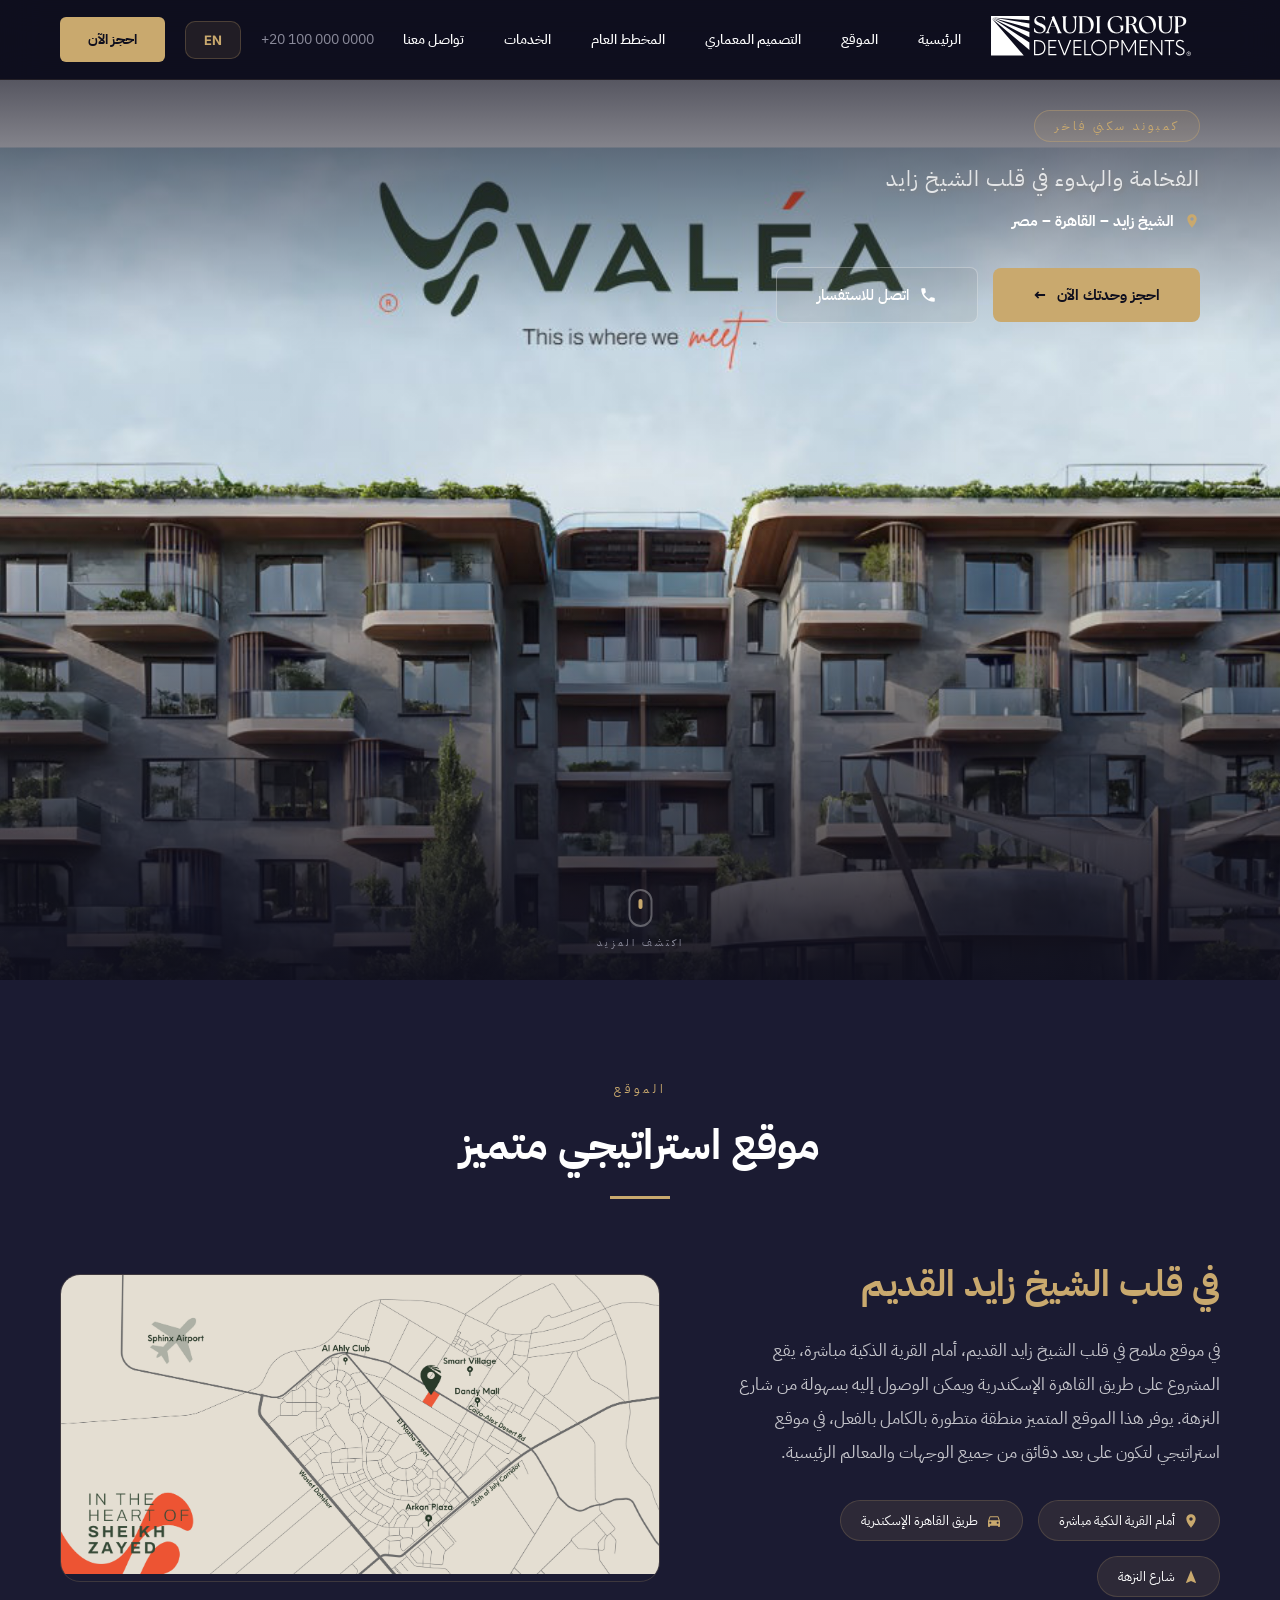
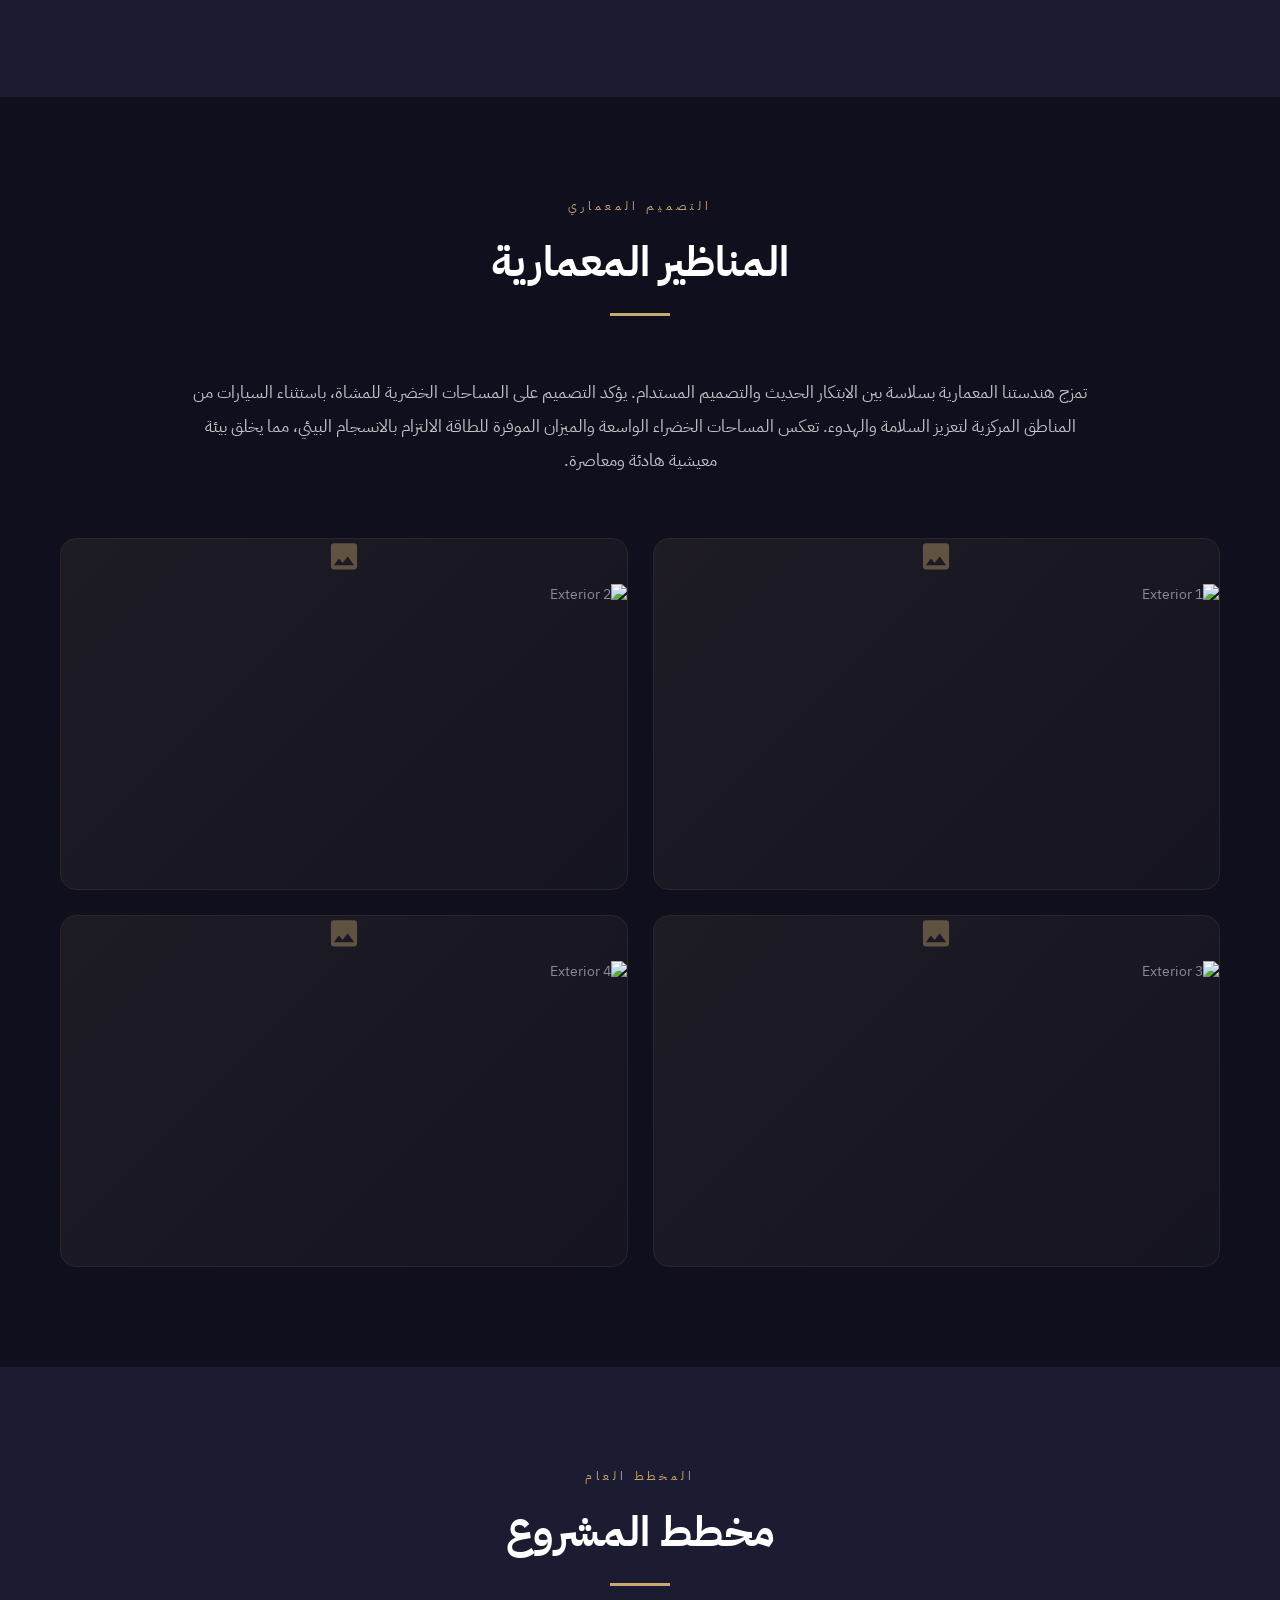
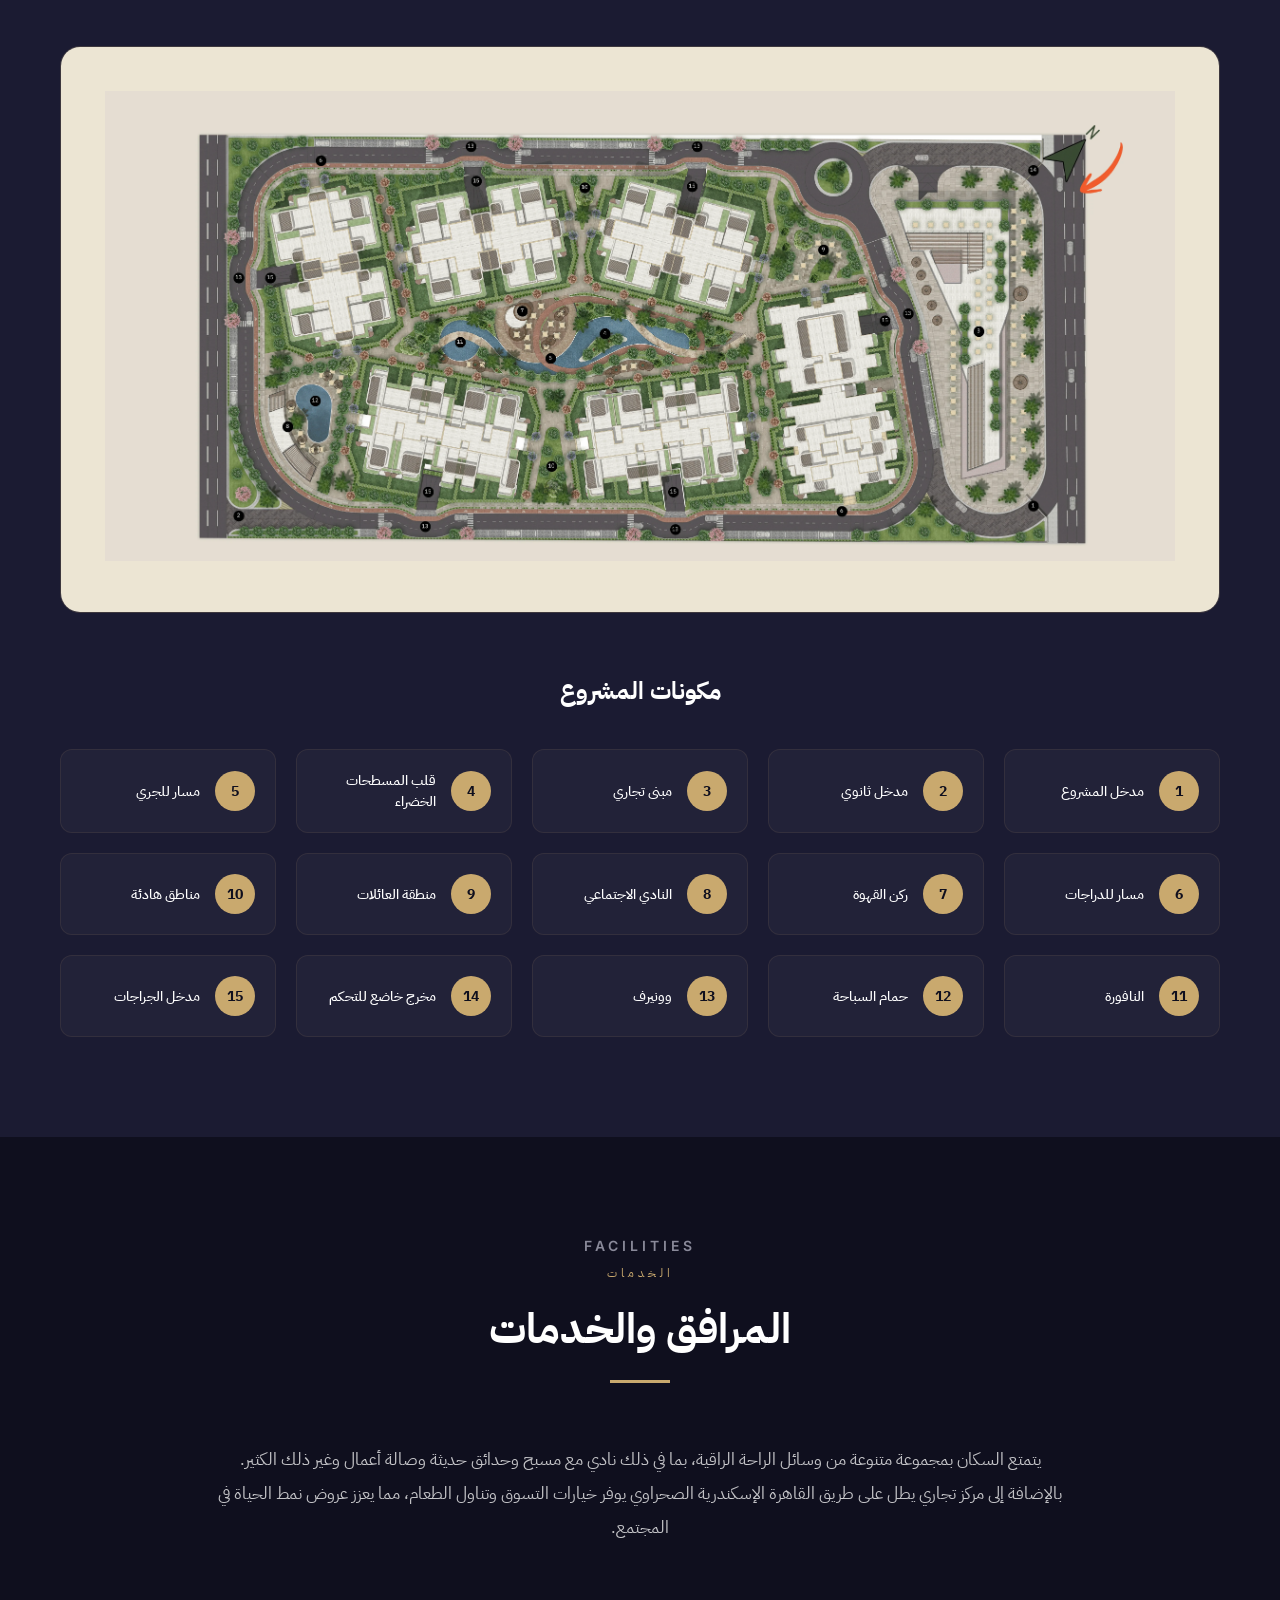
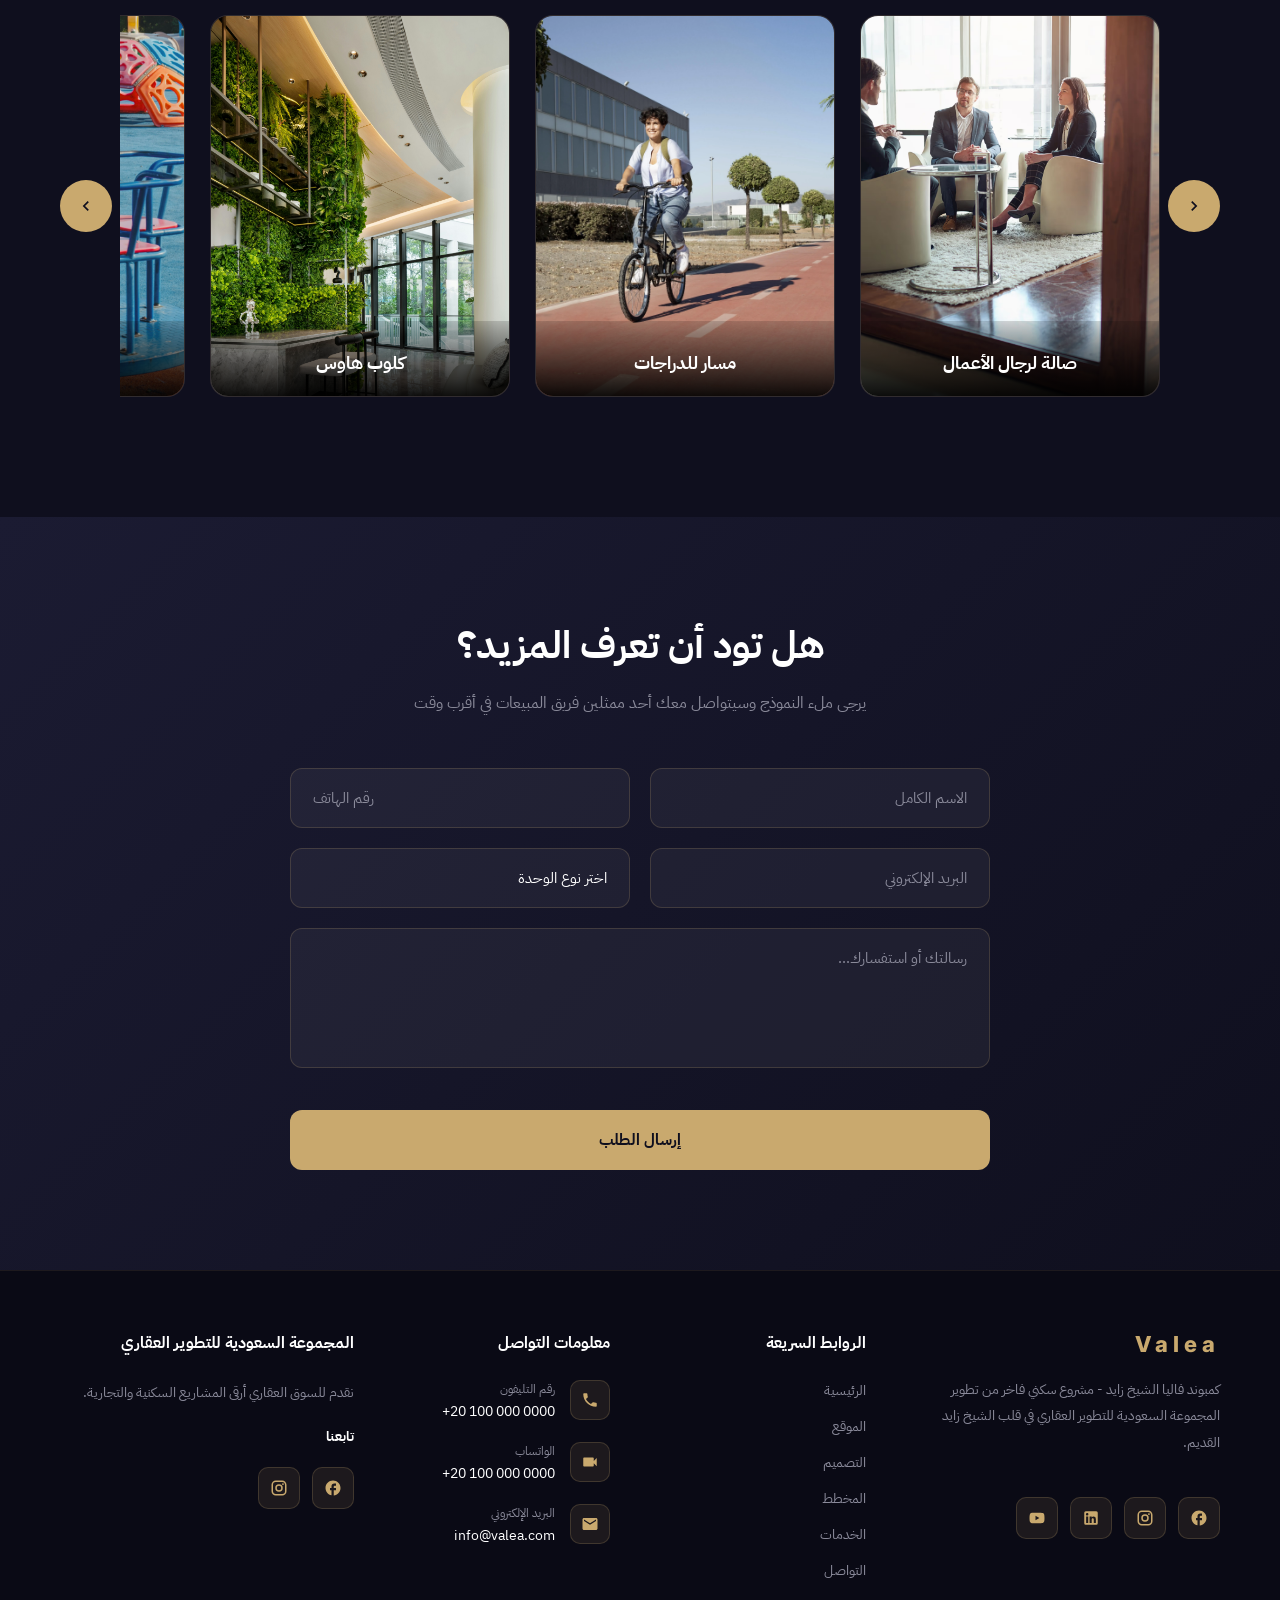
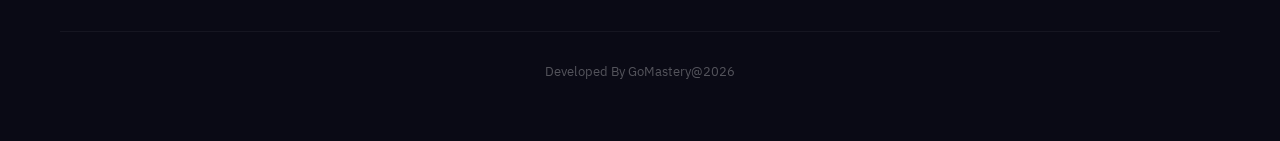
==== commit 01a892d8: "fix footer phone amd whatsapp direction" ====
--- a/index.html
+++ b/index.html
@@ -3,7 +3,7 @@
 <head>
     <meta charset="UTF-8">
     <meta name="viewport" content="width=device-width, initial-scale=1.0">
-    <title>Valea – المجموعة السعودية للتطوير العقاري</title>
+    <title>Valea</title>
     <link rel="preconnect" href="https://fonts.googleapis.com">
     <link href="https://fonts.googleapis.com/css2?family=IBM+Plex+Sans+Arabic:wght@300;400;500;600;700&family=Inter:wght@300;400;600;700;800;900&display=swap" rel="stylesheet">
     <link rel="stylesheet" href="css/style.css" />
@@ -501,8 +501,8 @@
                         </div>
                         <div class="contact-item-text">
                             <span class="contact-item-label" data-i18n="footer.contactDetails.whatsapp">الواتساب</span>
-                            <span class="contact-item-value"><a href="https://wa.me/201000000000">+20 100 000 0000</a></span>
-                        </div>
+                            <span class="contact-item-value"><a href="https://wa.me/201000000000" >+20 100 000 0000</a></span>
+                        </div> 
                     </div>
                     <div class="contact-item">
                         <div class="contact-item-icon">
--- a/css/style.css
+++ b/css/style.css
@@ -1280,6 +1280,7 @@
 .contact-item-value {
     font-size: 14px;
     color: var(--white);
+     direction: ltr;
 }
 
 .contact-item-value a {
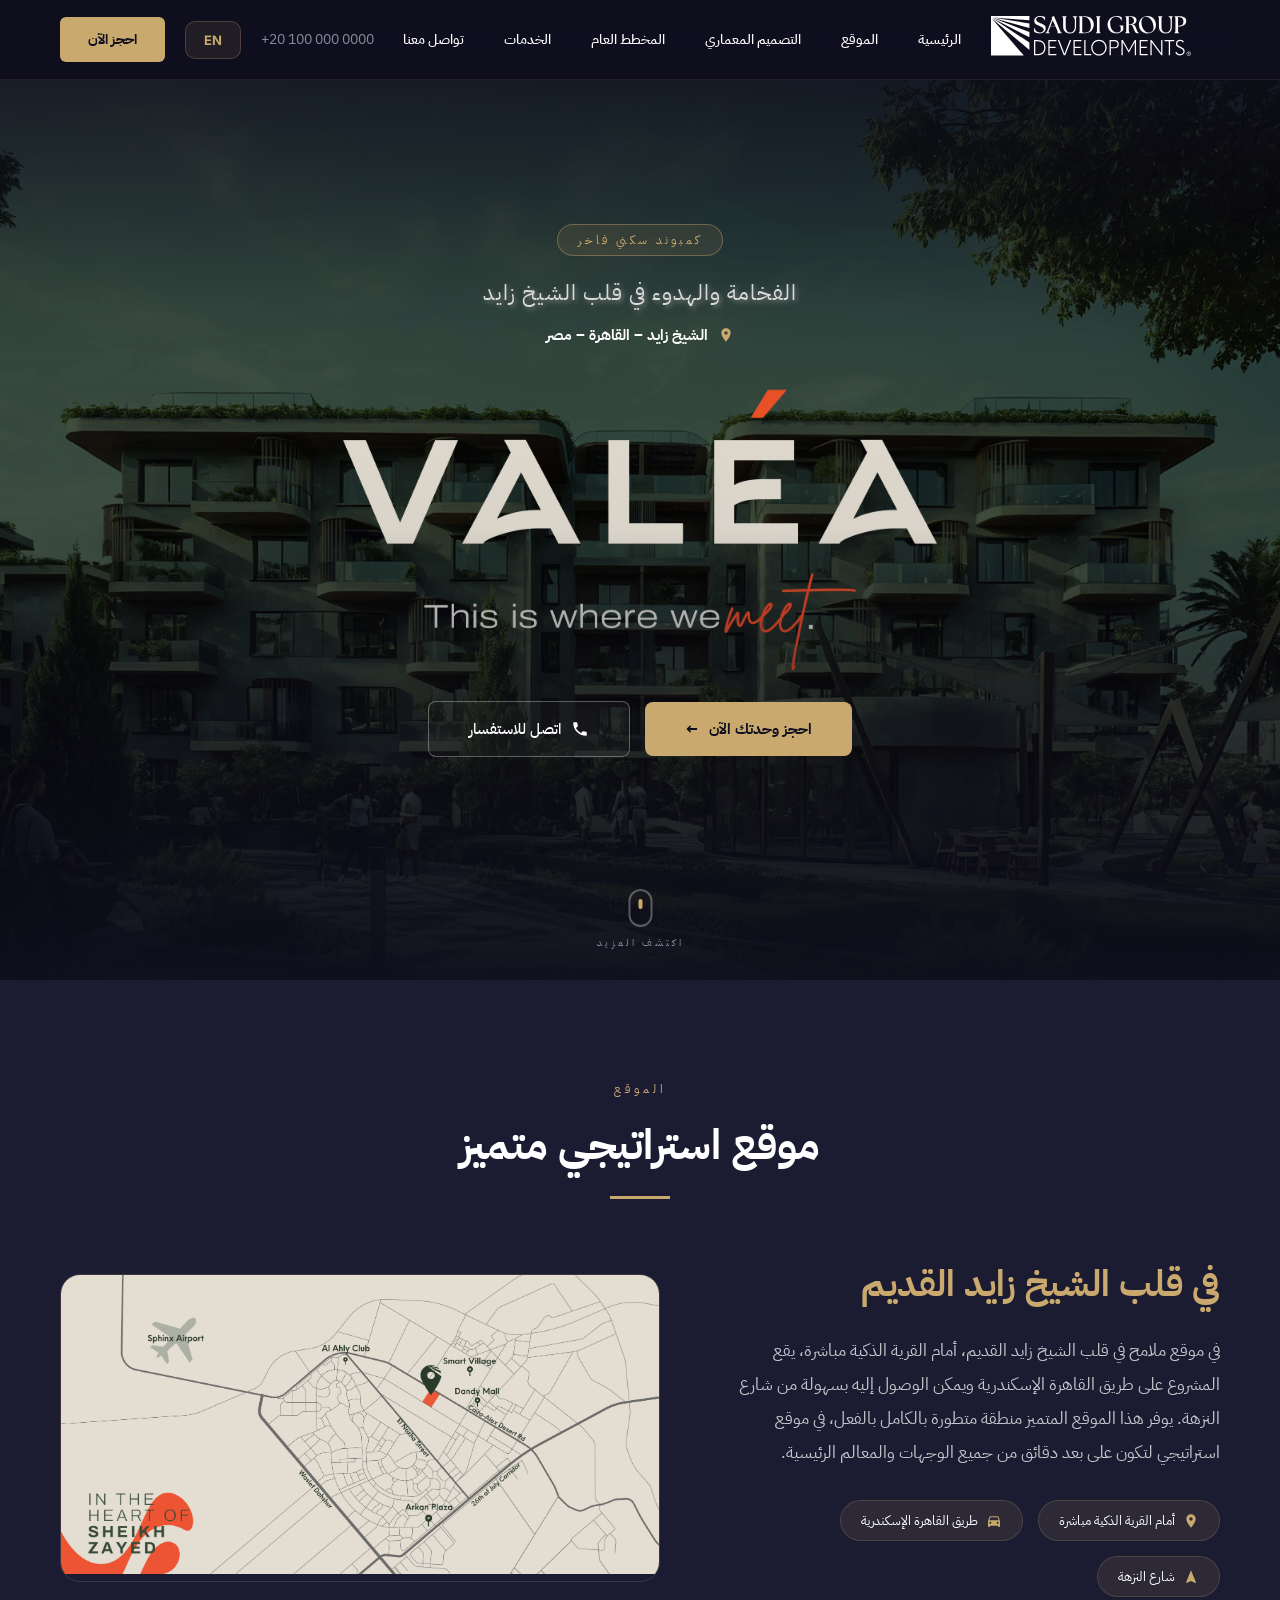
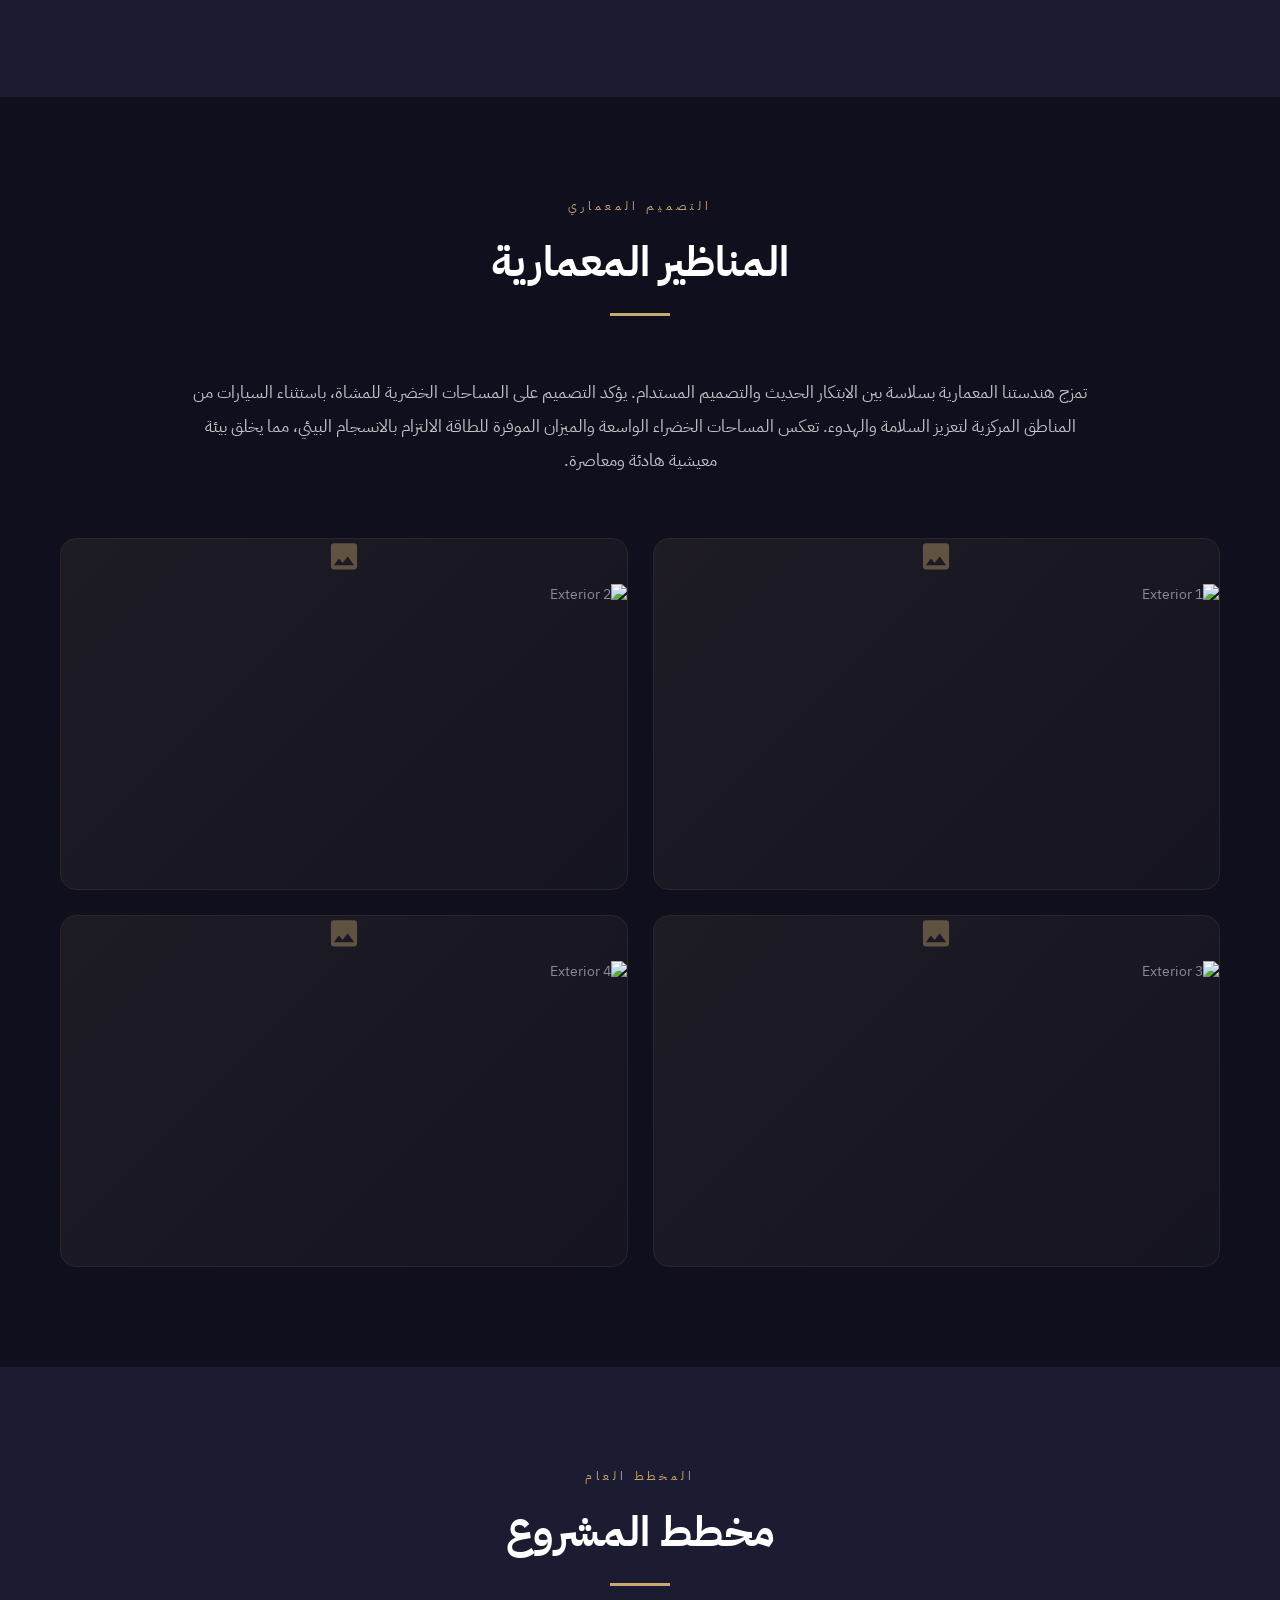
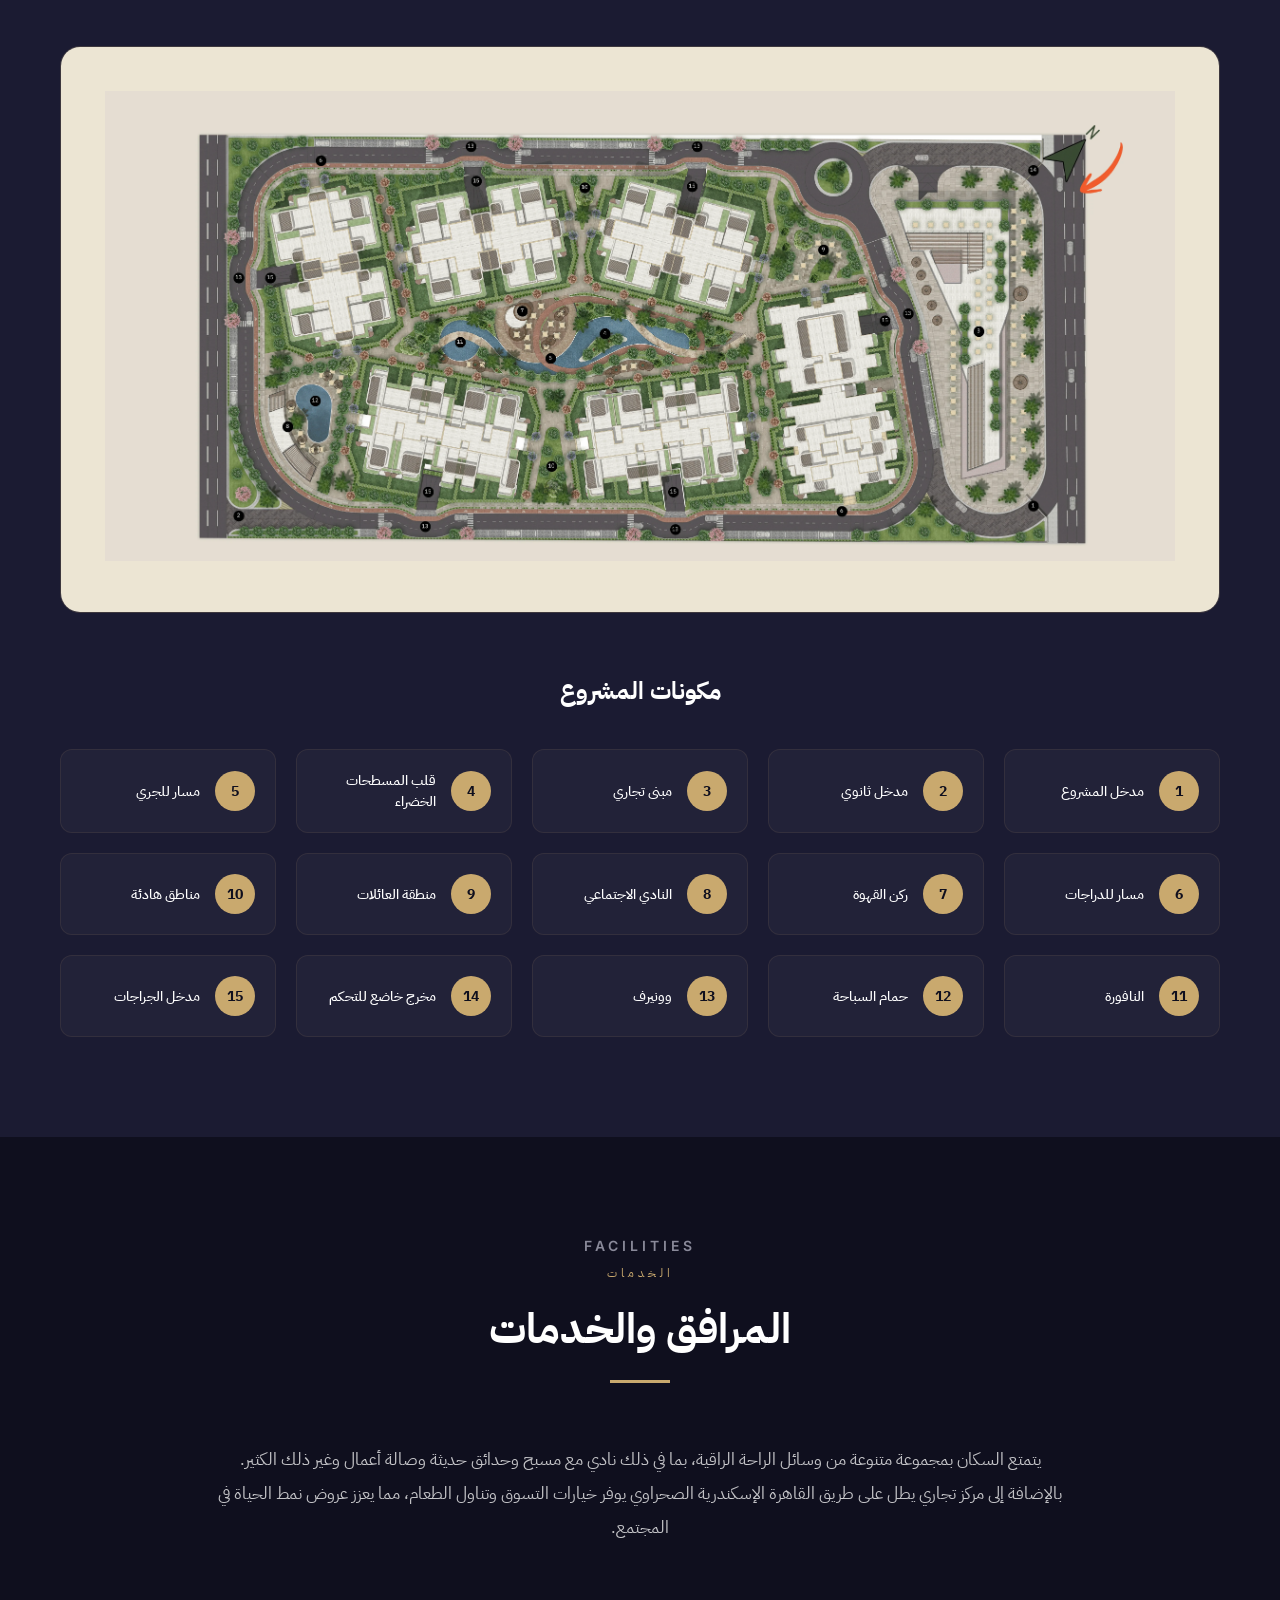
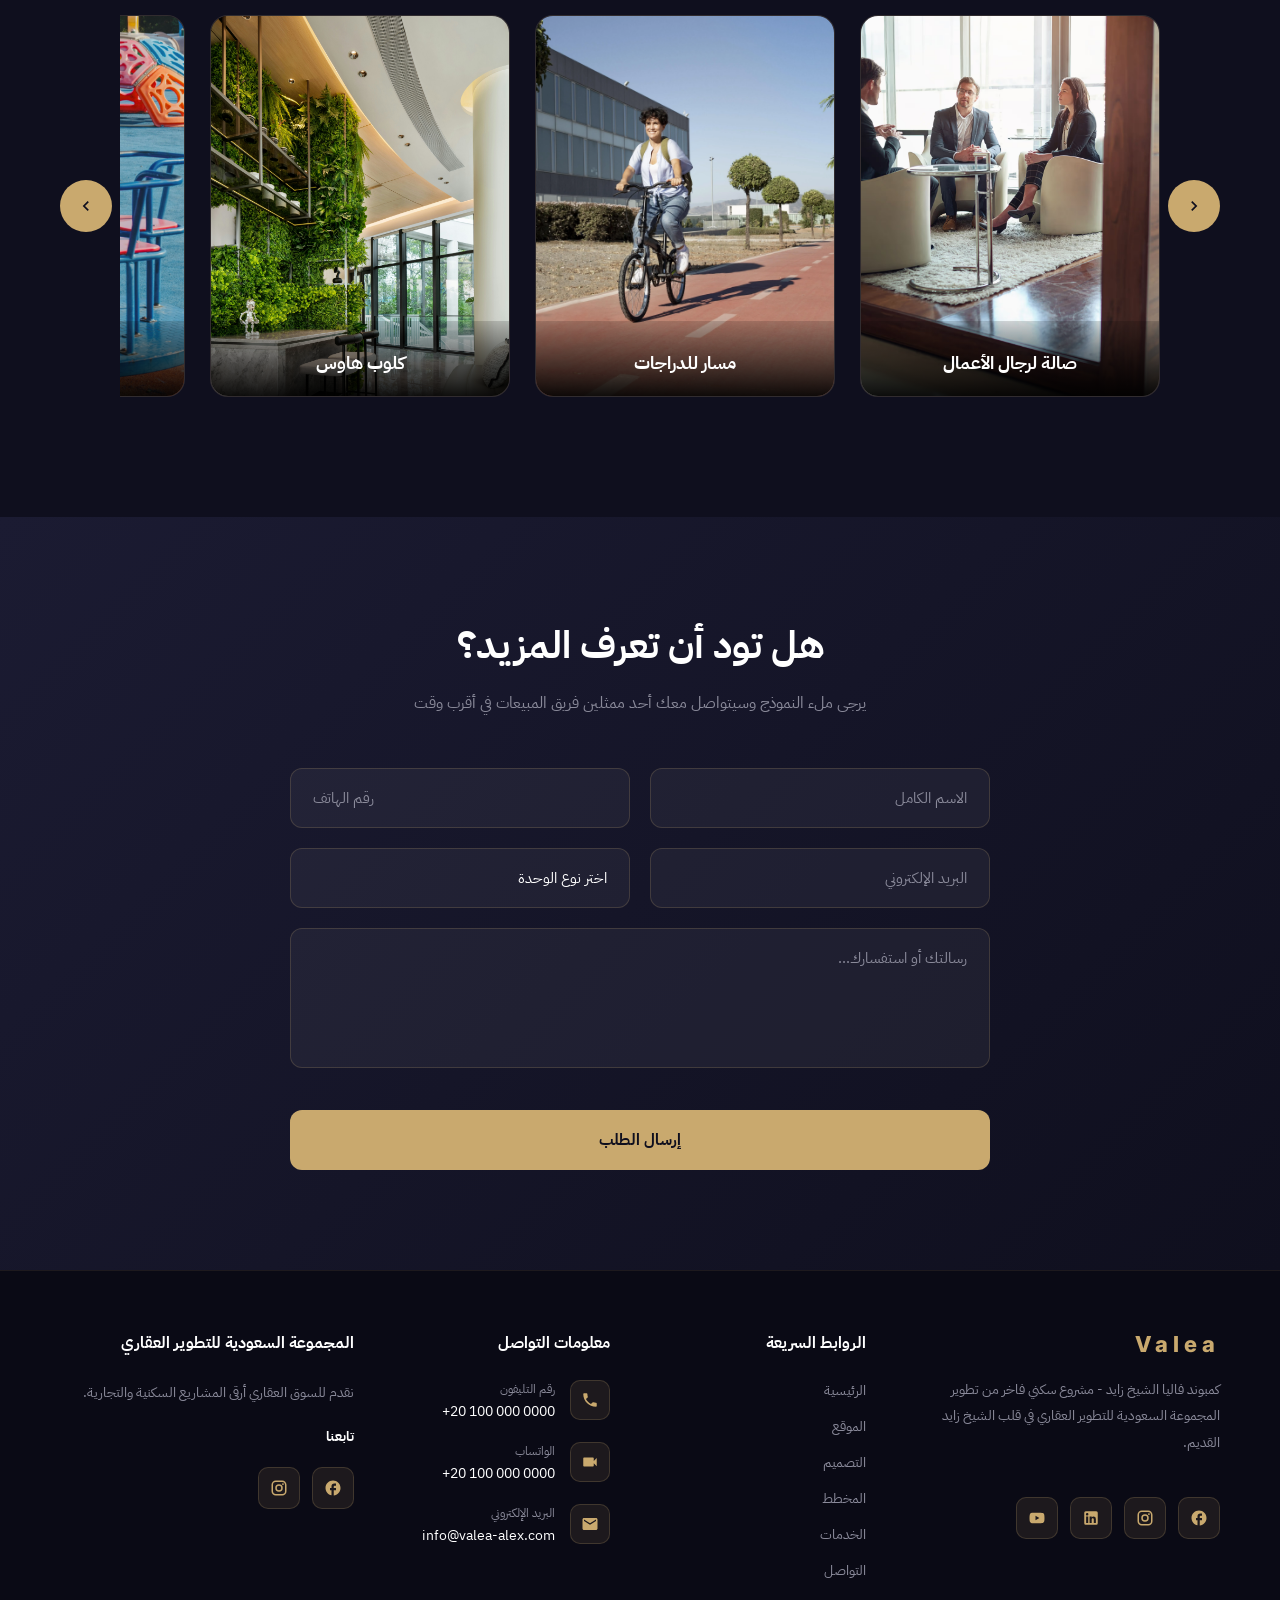
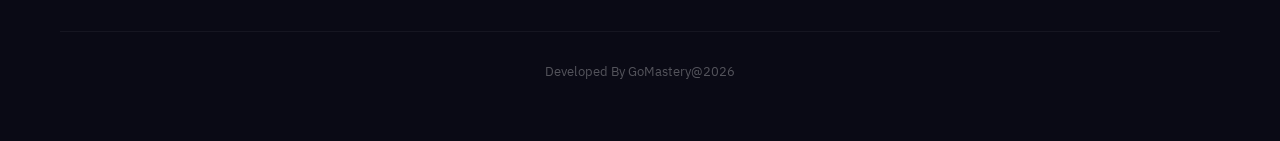
==== commit 1906271c: "change hero image and edit hero content align" ====
--- a/index.html
+++ b/index.html
@@ -51,7 +51,8 @@
                     🖼️ ضع صورة الـ Hero هنا (hero-image.jpg)
                 </span>
             </div> -->
-            <img src="assets/images/valea-main-2.jpg" loading="lazy" alt="Compound Valea Sheikh Zayed" class="hero-image" >
+            <img src="assets/images/valea-main-3.jpg" loading="lazy" alt="Compound Valea Sheikh Zayed" class="hero-image" >
+            <!-- <img src="assets/images/valea-main-2.jpg" loading="lazy" alt="Compound Valea Sheikh Zayed" class="hero-image" > -->
             <!-- <img src="assets/images/hero-image.jpg" loading="lazy" alt="Compound Valea Sheikh Zayed" class="hero-image"> -->
 
         </div>
@@ -71,7 +72,7 @@
                 <!-- <span data-i18n="hero.developer">تطوير</span> -->
                 <!-- <strong data-i18n="hero.developerName">المجموعة السعودية للتطوير العقاري</strong> -->
             </p>
-            <div class="hero-actions">
+            <!-- <div class="hero-actions">
                 <a href="#contact" class="btn-hero-primary">
                     <span data-i18n="hero.bookButton">احجز وحدتك الآن</span>
                     <span>←</span>
@@ -82,8 +83,23 @@
                     </svg>
                     <span data-i18n="hero.callButton">اتصل للاستفسار</span>
                 </a>
-            </div>
-        </div>
+            </div> -->
+        
+        <div class="hero-actions">
+                <a href="#contact" class="btn-hero-primary">
+                    <span data-i18n="hero.bookButton">احجز وحدتك الآن</span>
+                    <span>←</span>
+                </a>
+                <a href="tel:+201000000000" class="btn-hero-secondary">
+                    <svg width="18" height="18" viewBox="0 0 24 24" fill="currentColor">
+                        <path d="M6.62 10.79c1.44 2.83 3.76 5.14 6.59 6.59l2.2-2.2c.27-.27.67-.36 1.02-.24 1.12.37 2.33.57 3.57.57.55 0 1 .45 1 1V20c0 .55-.45 1-1 1-9.39 0-17-7.61-17-17 0-.55.45-1 1-1h3.5c.55 0 1 .45 1 1 0 1.25.2 2.45.57 3.57.11.35.03.74-.25 1.02l-2.2 2.2z"/>
+                    </svg>
+                    <span data-i18n="hero.callButton">اتصل للاستفسار</span>
+                </a>
+            </div>
+        </div>
+
+         
 
         <div class="scroll-indicator">
             <div class="scroll-mouse"></div>
@@ -510,7 +526,7 @@
                         </div>
                         <div class="contact-item-text">
                             <span class="contact-item-label" data-i18n="footer.contactDetails.email">البريد الإلكتروني</span>
-                            <span class="contact-item-value"><a href="mailto:info@valea.com">info@valea.com</a></span>
+                            <span class="contact-item-value"><a href="mailto:info@valea.com">info@valea-alex.com</a></span>
                         </div>
                     </div>
                 </div>
--- a/css/style.css
+++ b/css/style.css
@@ -241,8 +241,10 @@
 .hero-content {
     position: relative;
     z-index: 3;
-    padding: 30px 80px 100px;
+    padding: 20px 80px 100px;   /*wael*/
     max-width: 900px;
+    margin: auto;   /*wael*/
+    text-align: center;   /*wael*/
 }
 
 .hero-tag {
@@ -294,6 +296,9 @@
     font-weight: 800;
     margin-bottom: 30px;
     /* text-shadow: 0 4px 40px rgba(255, 251, 251, 0.5); */  
+    justify-content: center; /*wael*/
+
+
 }
 
 .hero-location svg {
@@ -318,6 +323,7 @@
     display: flex;
     gap: 15px;
     align-items: center;
+    padding-top: 320px;  /*wael*/
 }
 
 .btn-hero-primary {
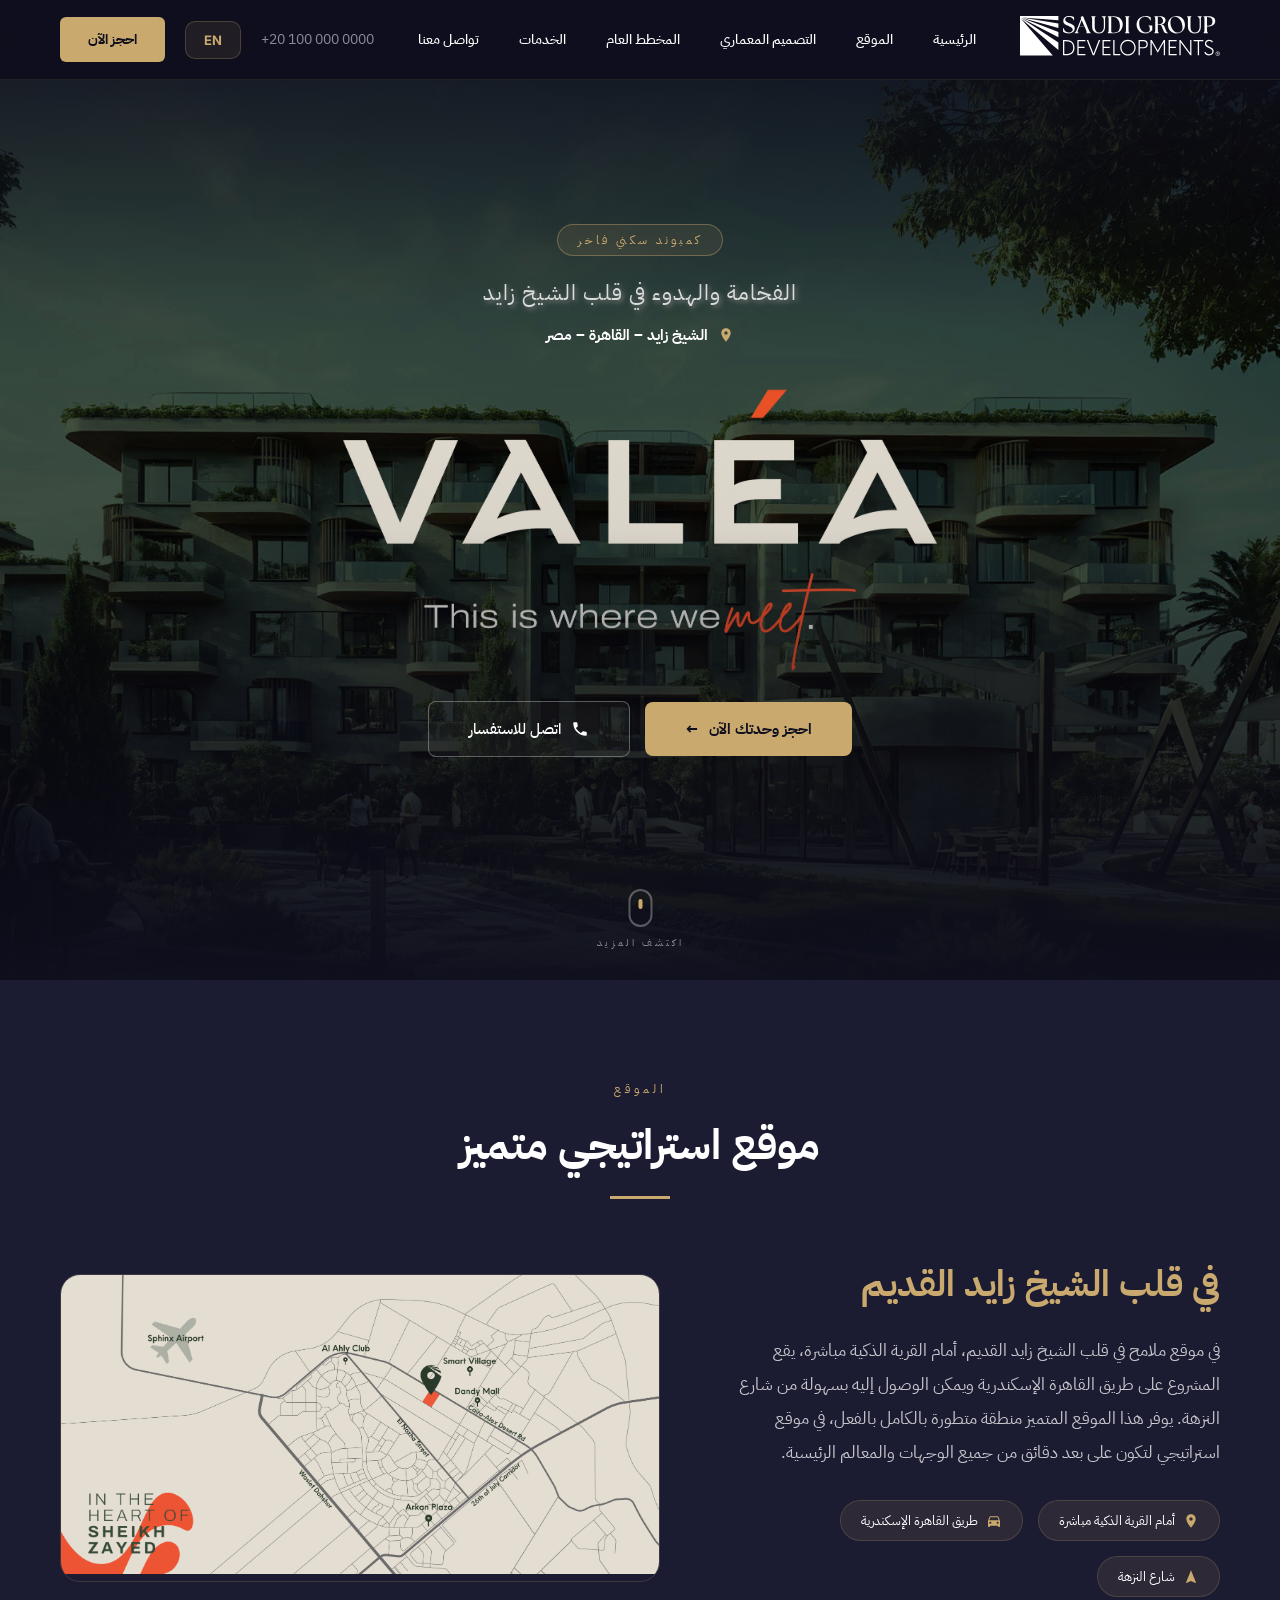
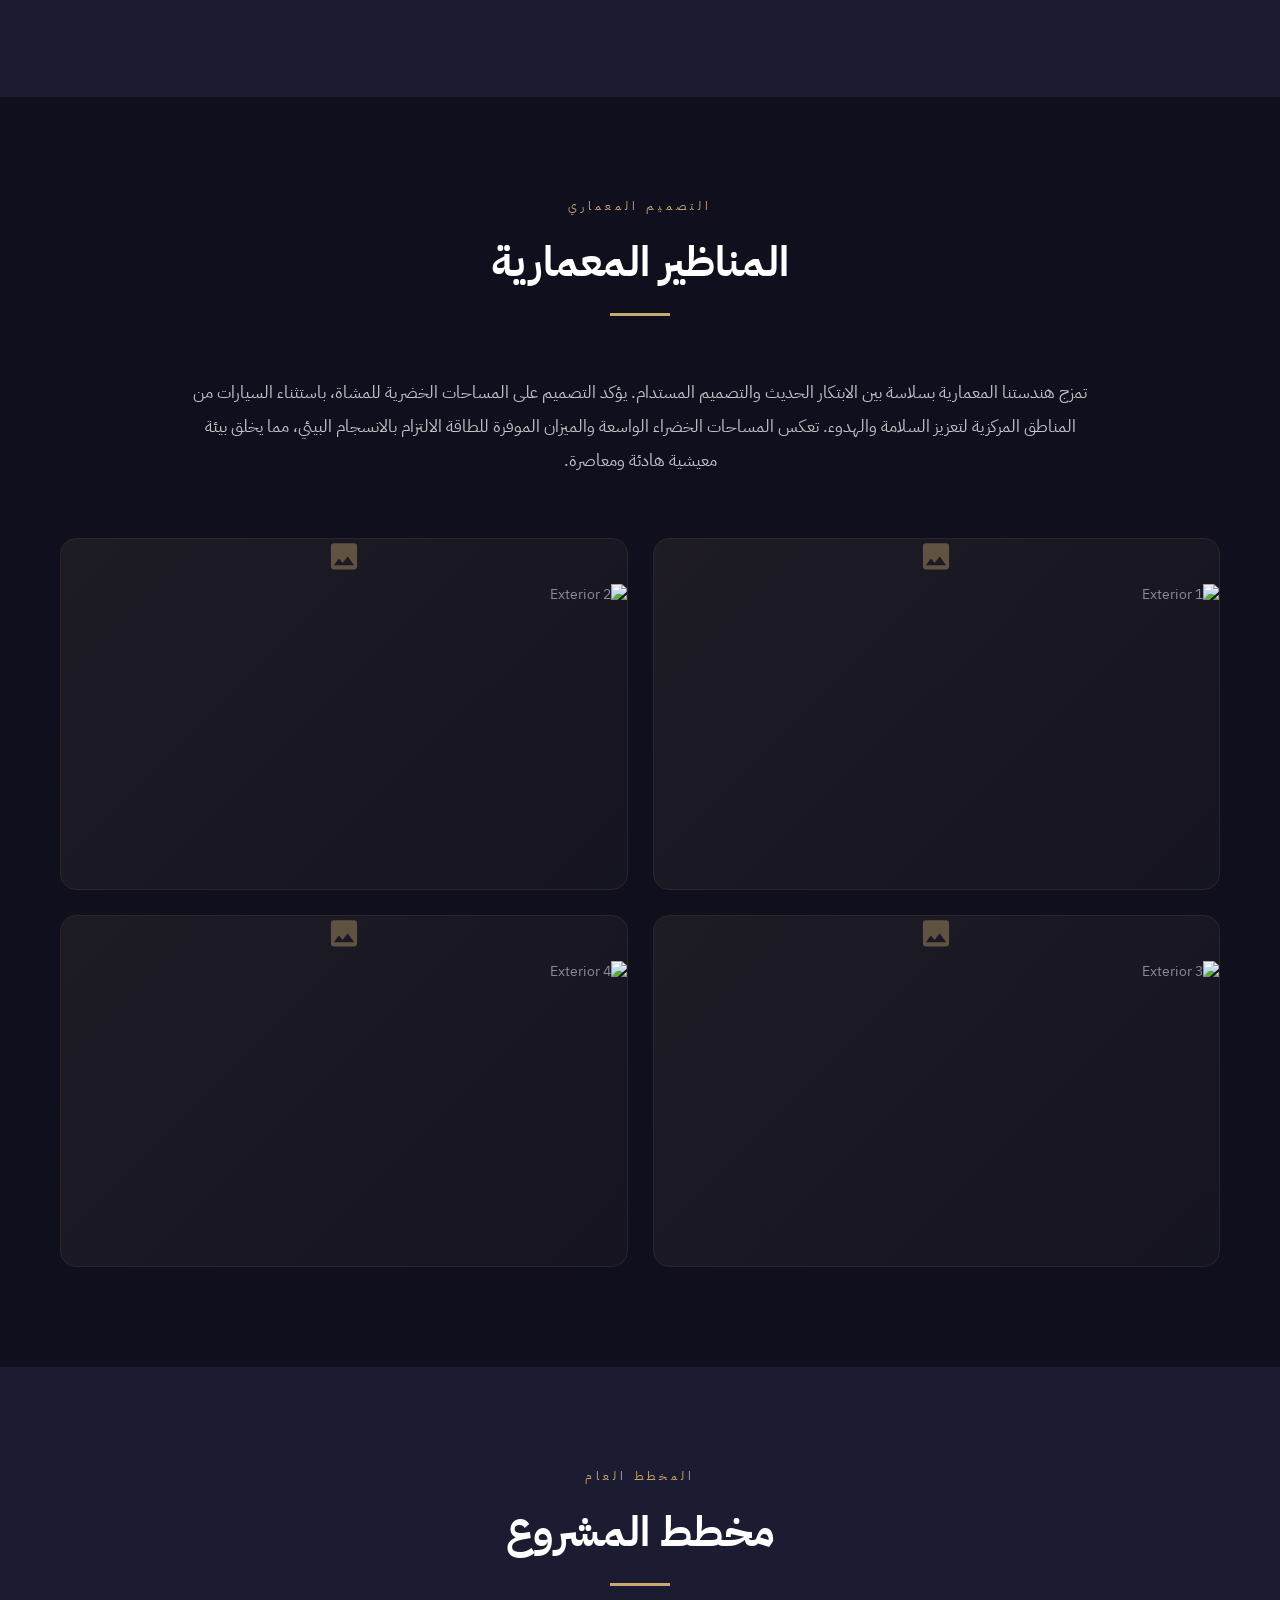
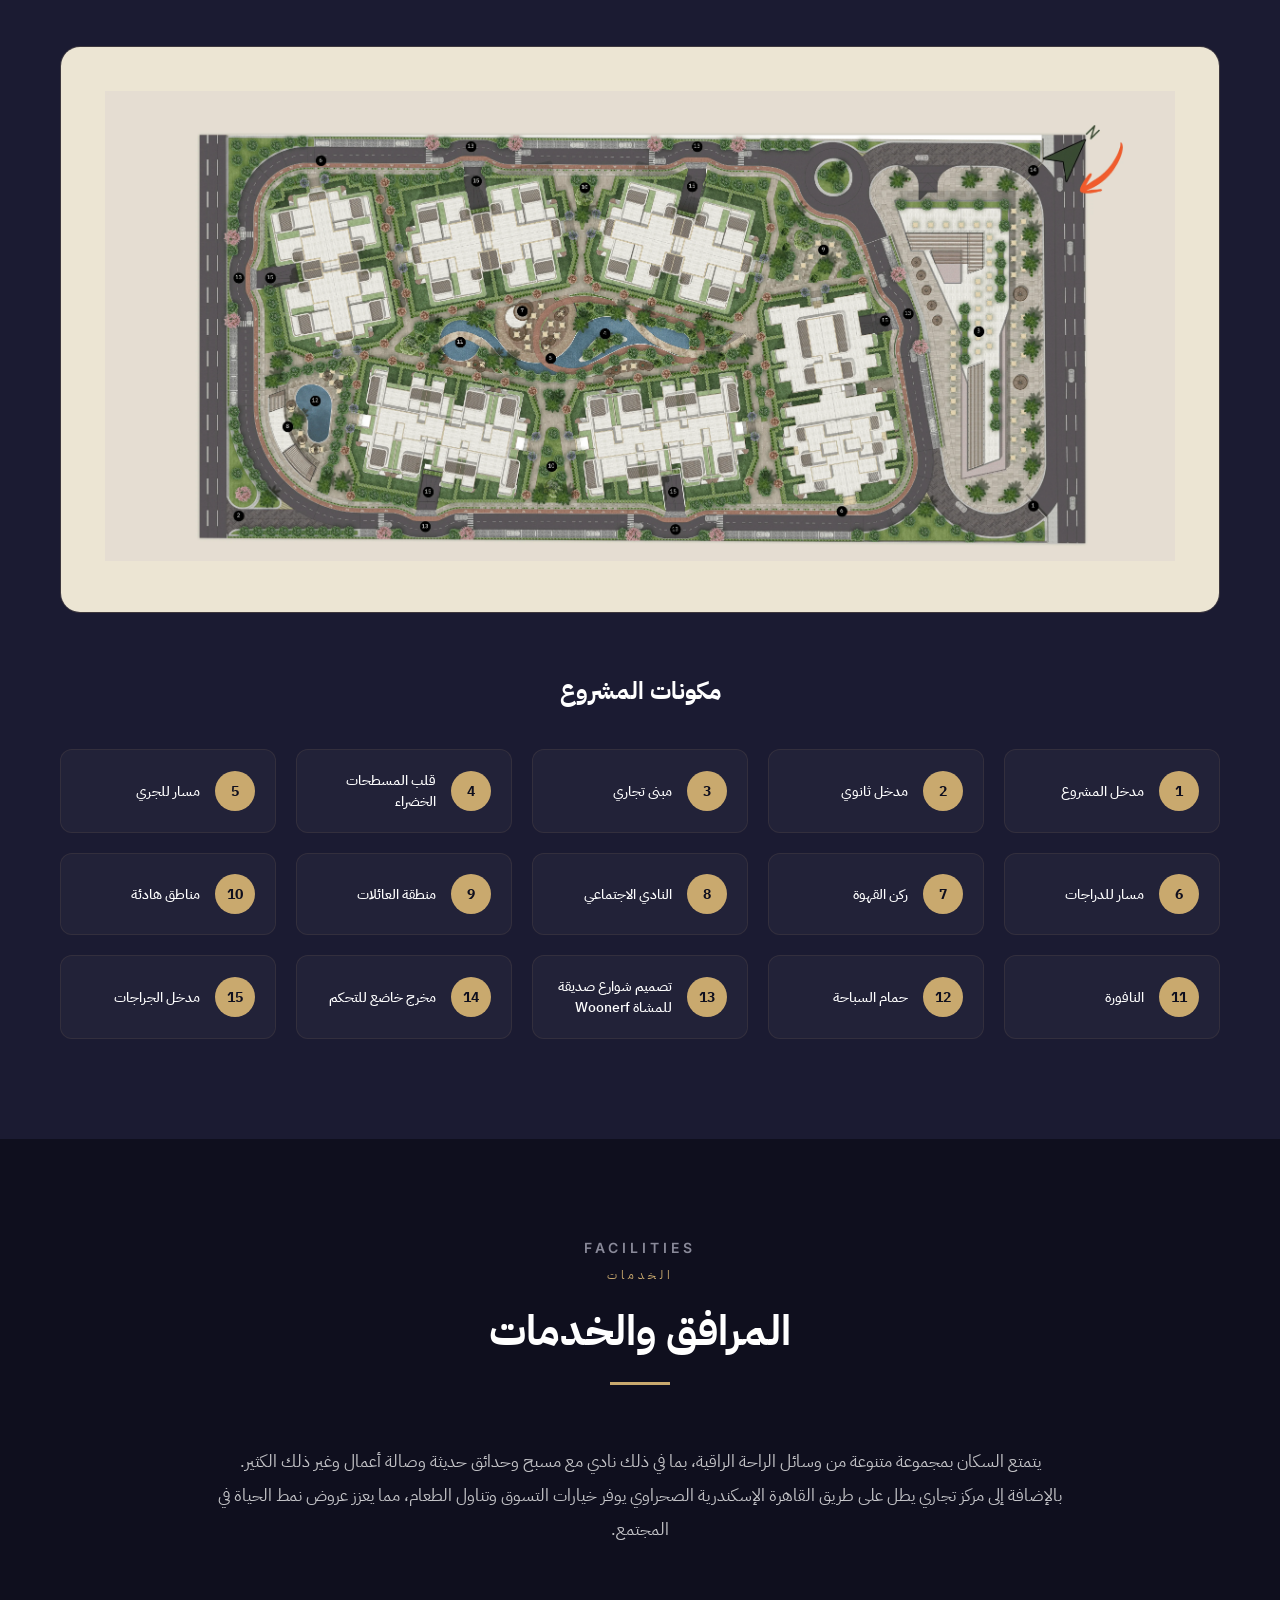
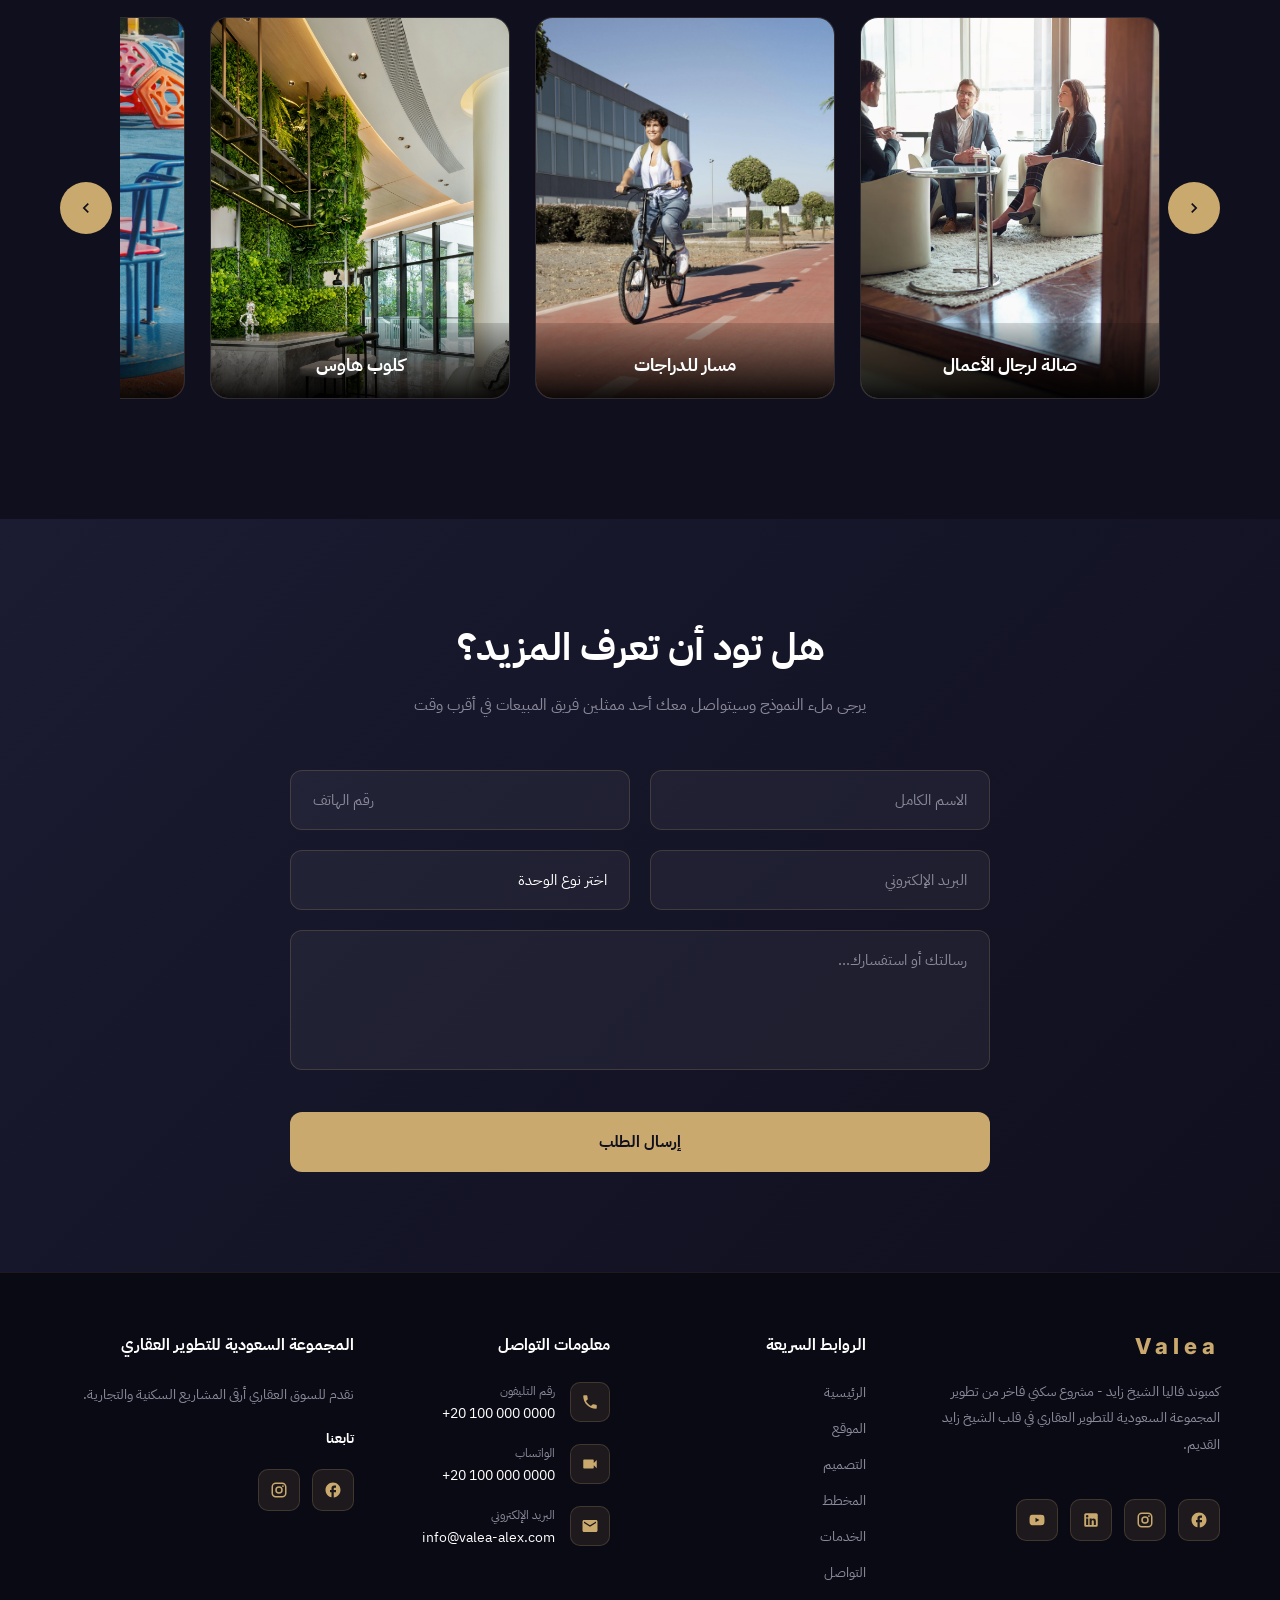
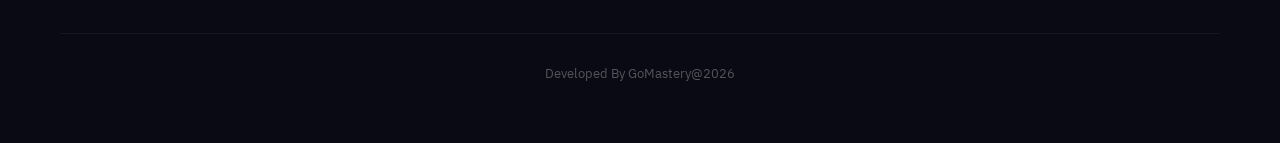
==== commit a834c0c7: "fix mobile view" ====
--- a/index.html
+++ b/index.html
@@ -14,8 +14,8 @@
     <!--               NAVBAR                    -->
     <!-- ═══════════════════════════════════════ -->
     <nav class="navbar" id="navbar">
-        <a href="#" class="nav-logo">
-            <!-- <span class="nav-logo-text">Valea</span> -->
+        <!-- <a href="#" class="nav-logo"> -->
+             <!-- <span class="nav-logo-text ">Valea</span> -->
               <a href="/" class="navbar-brand-block w-nav-brand"><img src="assets/images/saudi-logo.svg" loading="lazy" alt="saudi-group-development" class="navbar-brand-image"></a>
         </a>
 
@@ -31,7 +31,7 @@
         <div class="nav-contact">
             <a href="tel:+201000000000" class="nav-phone" data-i18n="nav.phone">+20 100 000 0000</a>
             <button id="langToggle" class="lang-toggle" type="button">EN</button>
-            <a href="#contact" class="btn-cta" data-i18n="nav.bookNow">احجز الآن</a>
+            <a href="#contact" class="btn-cta nav-phone" data-i18n="nav.bookNow" >احجز الآن</a>
         </div>
 
         <div class="mobile-menu-btn" onclick="toggleMobileMenu()">
@@ -52,6 +52,8 @@
                 </span>
             </div> -->
             <img src="assets/images/valea-main-3.jpg" loading="lazy" alt="Compound Valea Sheikh Zayed" class="hero-image" >
+            <img src="assets/images/hero-image-mobile.jpg" loading="lazy" alt="Compound Valea Sheikh Zayed" class="hero-image-mobile" >
+
             <!-- <img src="assets/images/valea-main-2.jpg" loading="lazy" alt="Compound Valea Sheikh Zayed" class="hero-image" > -->
             <!-- <img src="assets/images/hero-image.jpg" loading="lazy" alt="Compound Valea Sheikh Zayed" class="hero-image"> -->
 
@@ -59,8 +61,8 @@
         <div class="hero-overlay"></div>
 
         <div class="hero-content">
-            <div class="hero-tag" data-i18n="hero.tag">كمبوند سكني فاخر</div>
-            <!-- <h1 class="hero-project-name">V<span>a</span>le<span>a</span></h1> -->
+            <div class="hero-tag nav-phone" data-i18n="hero.tag">كمبوند سكني فاخر</div>
+            <h1 class="hero-project-name">V<span>a</span>le<span>a</span></h1>
             <p class="hero-tagline" data-i18n="hero.tagline">الفخامة والهدوء في قلب الشيخ زايد</p>
             <div class="hero-location">
                 <svg width="16" height="16" viewBox="0 0 24 24" fill="currentColor">
--- a/css/style.css
+++ b/css/style.css
@@ -194,6 +194,17 @@
     object-position: center;
 }
 
+.hero-image-mobile {
+    width: 100%;
+    height: 100%;
+    object-fit: cover;
+    object-position: center;
+    display: none; /*wael*/
+
+}
+
+
+
 .hero-placeholder {
     width: 100%;
     height: 100%;
@@ -268,8 +279,9 @@
     letter-spacing: 12px;
     text-transform: uppercase;
     line-height: 1;
-    margin-bottom: 15px;
+    margin: 15px 0;
     text-shadow: 0 4px 40px rgba(0, 0, 0, 0.5);
+    display: none; /*wael*/
 }
 
 .hero-project-name span {
@@ -1430,9 +1442,20 @@
         padding: 0 25px 80px;
     }
 
+    .hero-image {
+        display: none; 
+    }  /**Wael**/
+
+    .hero-image-mobile {
+        display: block;
+        width: 100%;
+        height: 400px;
+        object-fit: cover;
+    }
     .hero-project-name {
         font-size: 48px;
         letter-spacing: 6px;
+        display: block;
     }
 
     .hero-tagline {
@@ -1505,6 +1528,9 @@
         gap: 15px;
         text-align: center;
     }
+    .mobile-only {
+    display: block;
+} /*Wael*/
 }
 
 @media (max-width: 480px) {
@@ -1529,10 +1555,14 @@
     .facility-card {
         flex: 0 0 260px;
     }
-}
-
-
-/*Wael*/
+
+    .mobile-only {
+    display: block;
+} /*Wael*/
+}
+
+
+ /*Wael*/
 
 .navbar-brand-block {
     flex: none;
@@ -1569,4 +1599,10 @@
 .masterplan-card img {
   width: 100%;
   object-fit: contain;
+}
+
+
+
+.mobile-only {
+    display: none;
 }
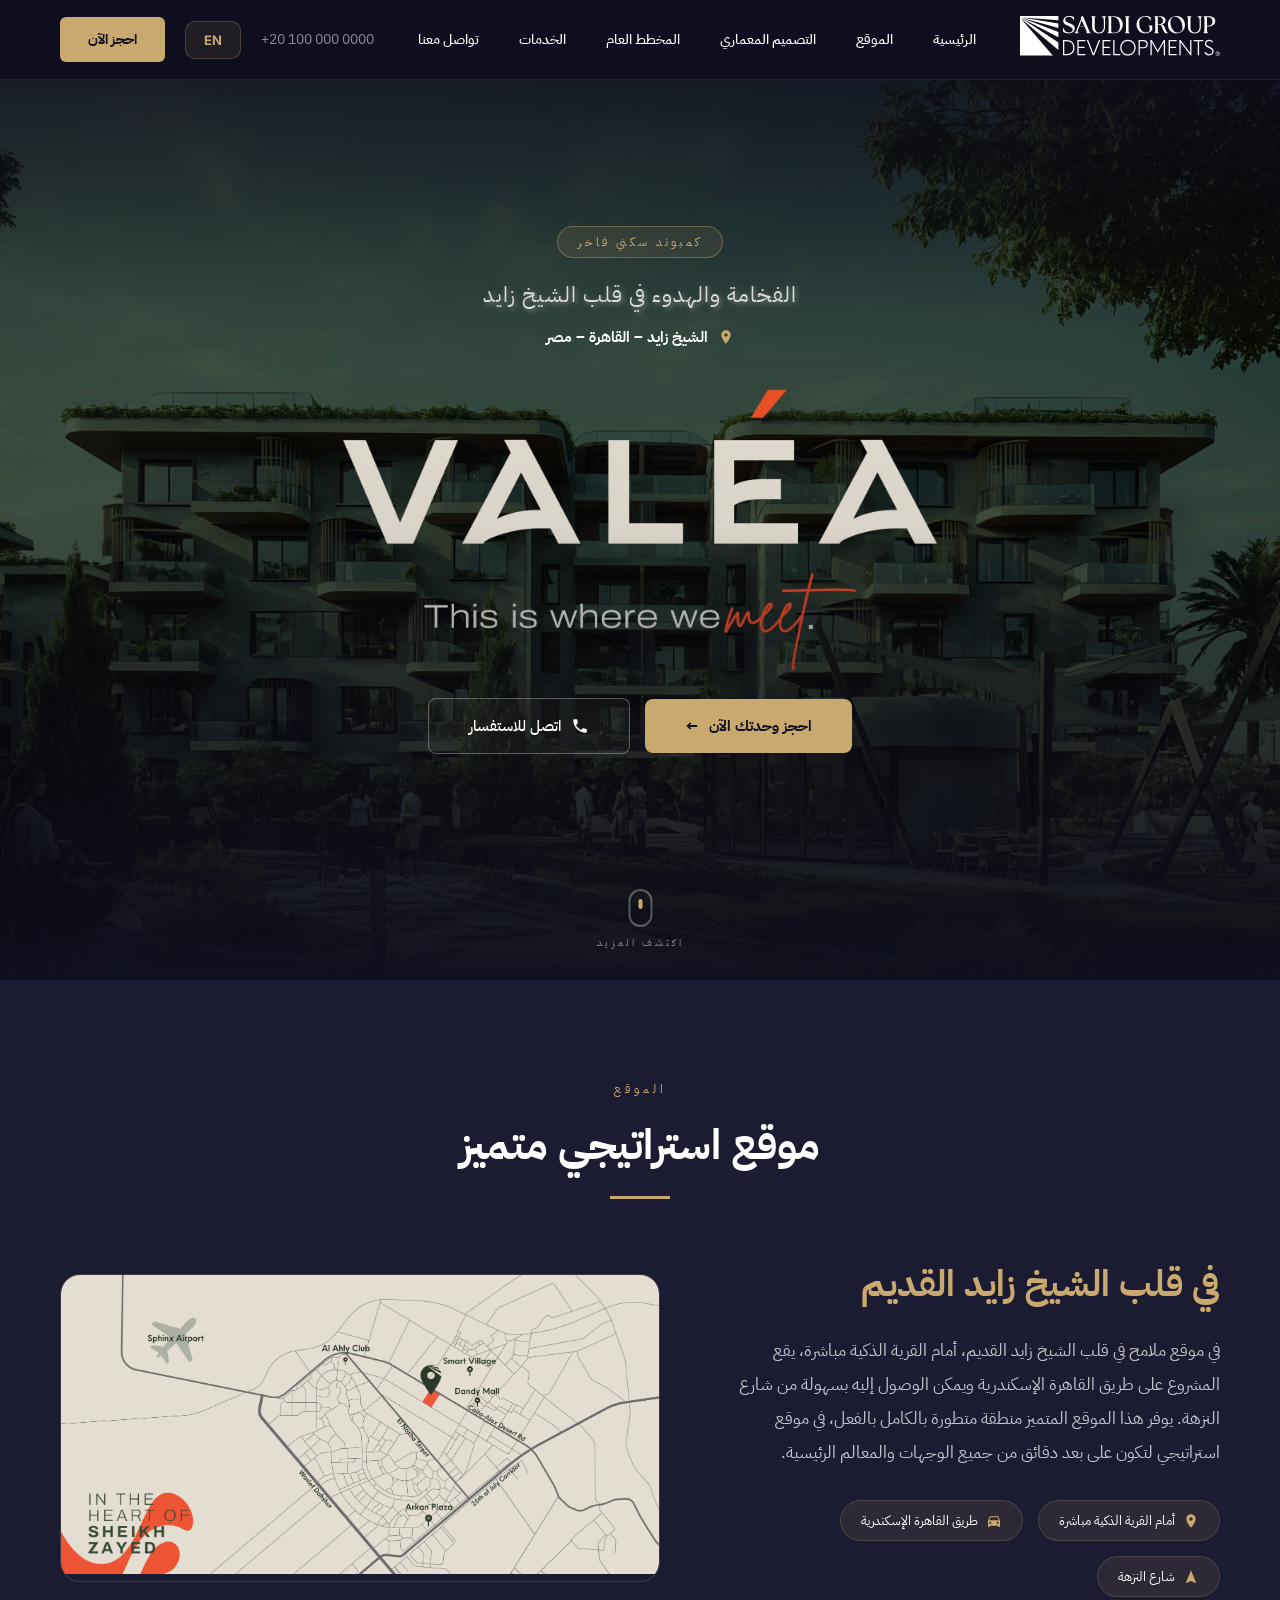
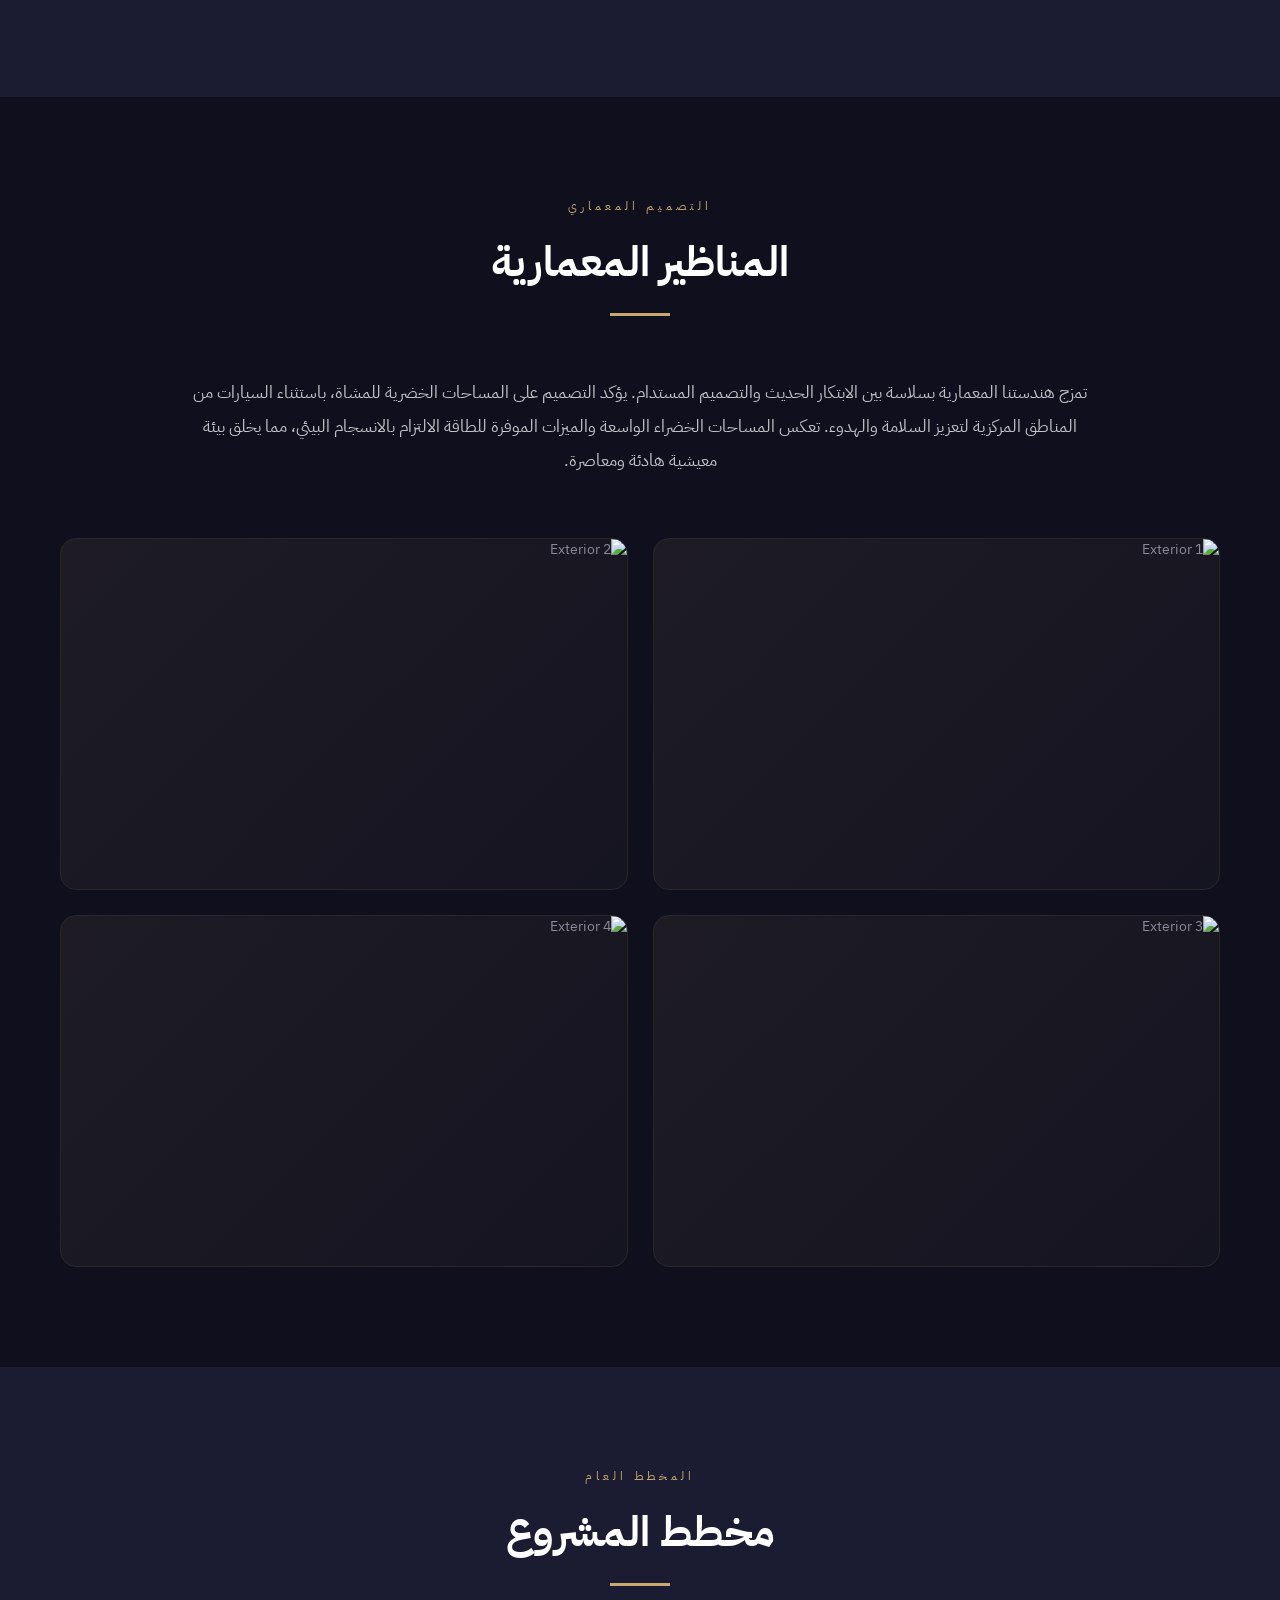
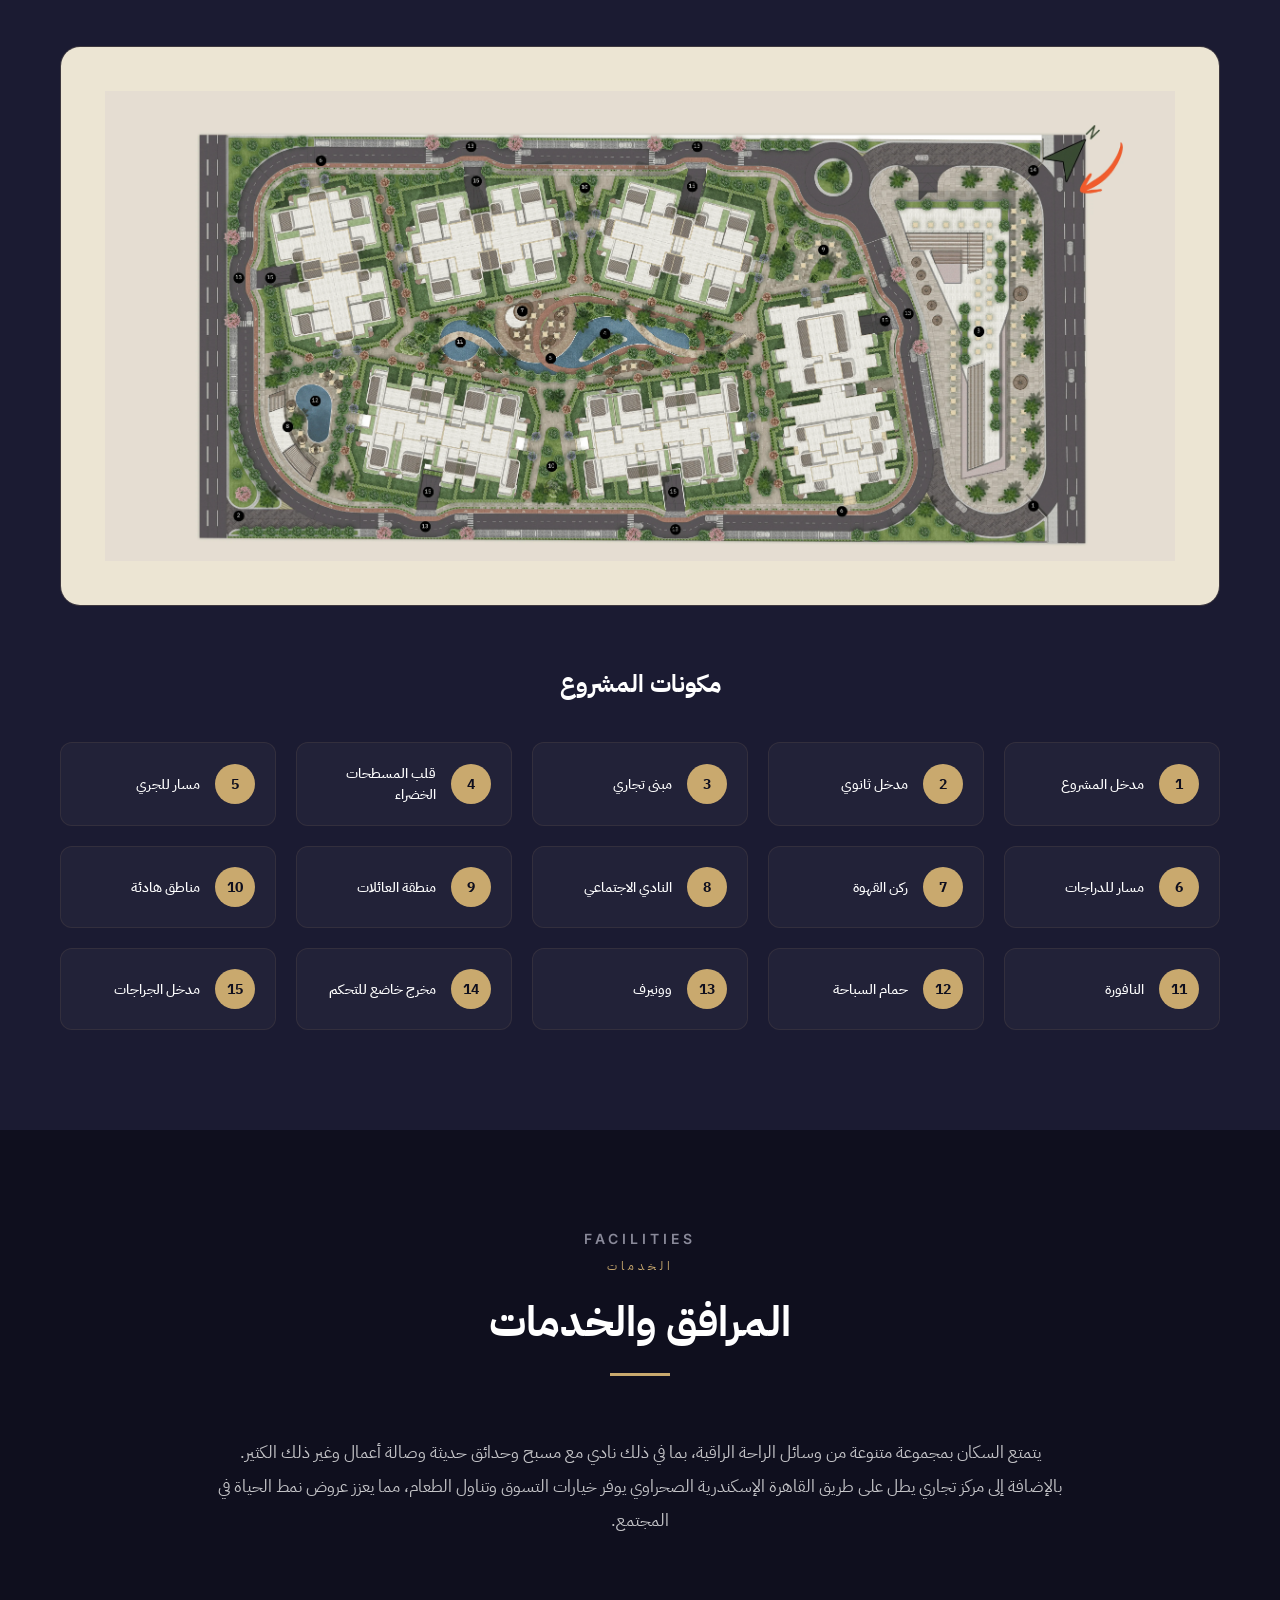
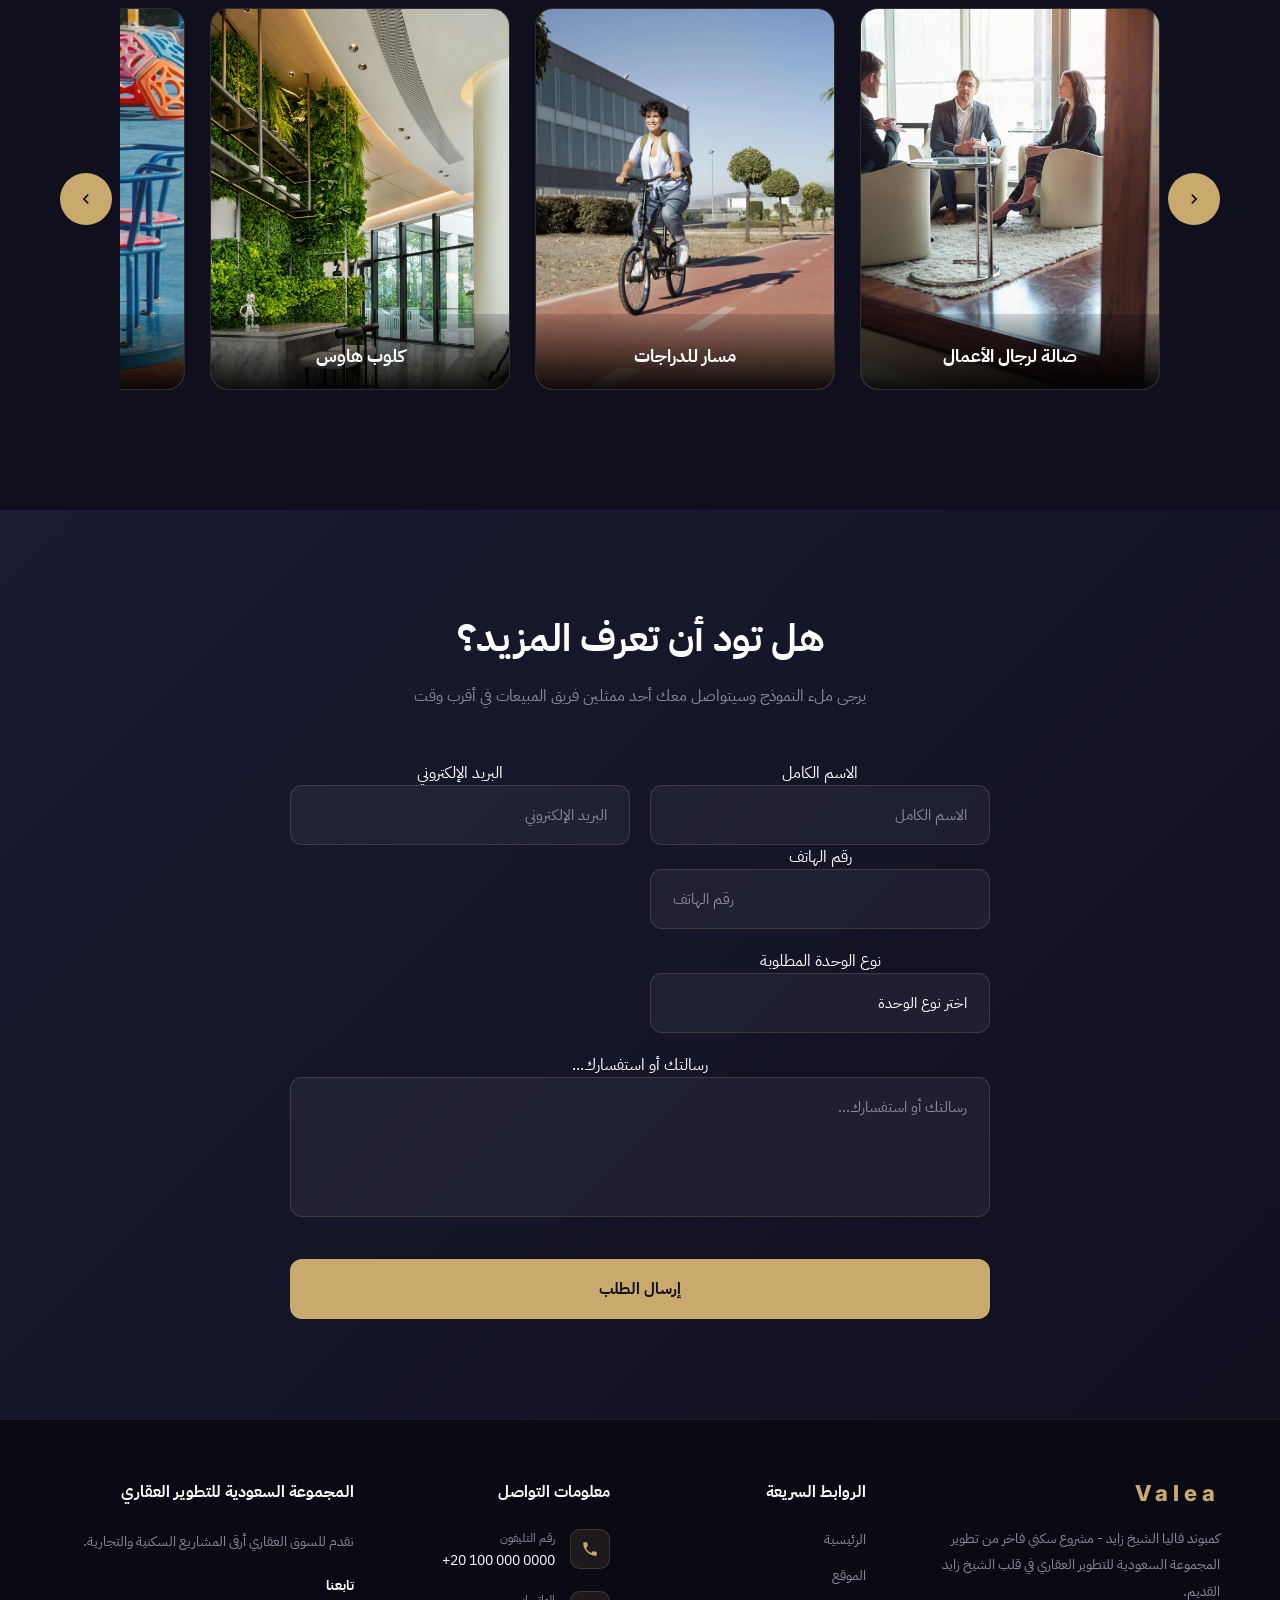
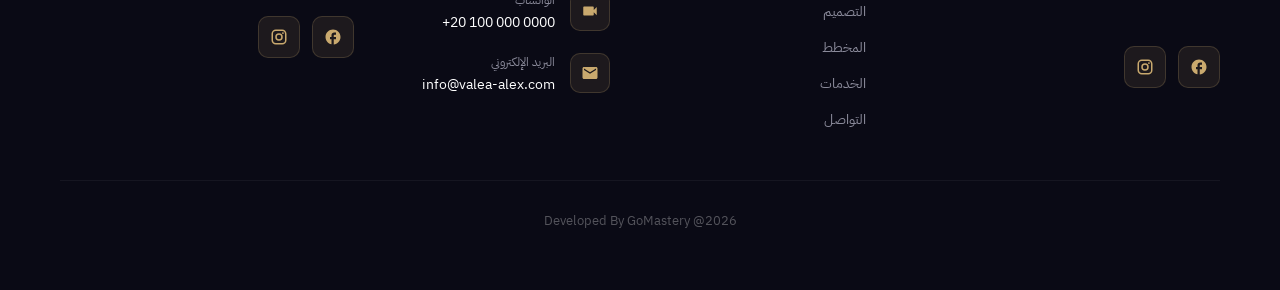
==== commit 905c6415: "fix style" ====
--- a/index.html
+++ b/index.html
@@ -4,22 +4,22 @@
     <meta charset="UTF-8">
     <meta name="viewport" content="width=device-width, initial-scale=1.0">
     <title>Valea</title>
+
     <link rel="preconnect" href="https://fonts.googleapis.com">
     <link href="https://fonts.googleapis.com/css2?family=IBM+Plex+Sans+Arabic:wght@300;400;500;600;700&family=Inter:wght@300;400;600;700;800;900&display=swap" rel="stylesheet">
-    <link rel="stylesheet" href="css/style.css" />
+    <link rel="stylesheet" href="css/style.css">
 </head>
 <body>
 
     <!-- ═══════════════════════════════════════ -->
-    <!--               NAVBAR                    -->
+    <!-- NAVBAR -->
     <!-- ═══════════════════════════════════════ -->
     <nav class="navbar" id="navbar">
-        <!-- <a href="#" class="nav-logo"> -->
-             <!-- <span class="nav-logo-text ">Valea</span> -->
-              <a href="/" class="navbar-brand-block w-nav-brand"><img src="assets/images/saudi-logo.svg" loading="lazy" alt="saudi-group-development" class="navbar-brand-image"></a>
+        <a href="/" class="navbar-brand-block">
+            <img src="assets/images/saudi-logo.svg" loading="lazy" alt="saudi-group-development" class="navbar-brand-image">
         </a>
 
-        <div class="nav-links">
+        <div class="nav-links" id="navLinks">
             <a href="#home" data-i18n="nav.home">الرئيسية</a>
             <a href="#location" data-i18n="nav.location">الموقع</a>
             <a href="#exterior" data-i18n="nav.exterior">التصميم المعماري</a>
@@ -31,50 +31,40 @@
         <div class="nav-contact">
             <a href="tel:+201000000000" class="nav-phone" data-i18n="nav.phone">+20 100 000 0000</a>
             <button id="langToggle" class="lang-toggle" type="button">EN</button>
-            <a href="#contact" class="btn-cta nav-phone" data-i18n="nav.bookNow" >احجز الآن</a>
-        </div>
-
-        <div class="mobile-menu-btn" onclick="toggleMobileMenu()">
+            <a href="#contact" class="btn-cta nav-book-btn" data-i18n="nav.bookNow">احجز الآن</a>
+        </div>
+
+        <button class="mobile-menu-btn" id="mobileMenuBtn" type="button" aria-label="Open Menu">
             <span></span>
             <span></span>
             <span></span>
-        </div>
+        </button>
     </nav>
 
     <!-- ═══════════════════════════════════════ -->
-    <!--             HERO SECTION                -->
+    <!-- HERO SECTION -->
     <!-- ═══════════════════════════════════════ -->
     <section class="hero" id="home">
         <div class="hero-image-container">
-            <!-- <div class="hero-placeholder">
-                <span data-i18n="location.mapPlaceholder">
-                    🖼️ ضع صورة الـ Hero هنا (hero-image.jpg)
-                </span>
-            </div> -->
-            <img src="assets/images/valea-main-3.jpg" loading="lazy" alt="Compound Valea Sheikh Zayed" class="hero-image" >
-            <img src="assets/images/hero-image-mobile.jpg" loading="lazy" alt="Compound Valea Sheikh Zayed" class="hero-image-mobile" >
-
-            <!-- <img src="assets/images/valea-main-2.jpg" loading="lazy" alt="Compound Valea Sheikh Zayed" class="hero-image" > -->
-            <!-- <img src="assets/images/hero-image.jpg" loading="lazy" alt="Compound Valea Sheikh Zayed" class="hero-image"> -->
-
-        </div>
+            <img src="assets/images/valea-main-3.jpg" loading="lazy" alt="Compound Valea Sheikh Zayed" class="hero-image">
+            <img src="assets/images/hero-image-mobile.jpg" loading="lazy" alt="Compound Valea Sheikh Zayed" class="hero-image-mobile">
+        </div>
+
         <div class="hero-overlay"></div>
 
         <div class="hero-content">
             <div class="hero-tag nav-phone" data-i18n="hero.tag">كمبوند سكني فاخر</div>
             <h1 class="hero-project-name">V<span>a</span>le<span>a</span></h1>
             <p class="hero-tagline" data-i18n="hero.tagline">الفخامة والهدوء في قلب الشيخ زايد</p>
+
             <div class="hero-location">
                 <svg width="16" height="16" viewBox="0 0 24 24" fill="currentColor">
                     <path d="M12 2C8.13 2 5 5.13 5 9c0 5.25 7 13 7 13s7-7.75 7-13c0-3.87-3.13-7-7-7zm0 9.5c-1.38 0-2.5-1.12-2.5-2.5s1.12-2.5 2.5-2.5 2.5 1.12 2.5 2.5-1.12 2.5-2.5 2.5z"/>
                 </svg>
                 <span data-i18n="hero.location">الشيخ زايد – القاهرة – مصر</span>
             </div>
-            <p class="hero-developer">
-                <!-- <span data-i18n="hero.developer">تطوير</span> -->
-                <!-- <strong data-i18n="hero.developerName">المجموعة السعودية للتطوير العقاري</strong> -->
-            </p>
-            <!-- <div class="hero-actions">
+
+            <div class="hero-actions">
                 <a href="#contact" class="btn-hero-primary">
                     <span data-i18n="hero.bookButton">احجز وحدتك الآن</span>
                     <span>←</span>
@@ -85,23 +75,8 @@
                     </svg>
                     <span data-i18n="hero.callButton">اتصل للاستفسار</span>
                 </a>
-            </div> -->
-        
-        <div class="hero-actions">
-                <a href="#contact" class="btn-hero-primary">
-                    <span data-i18n="hero.bookButton">احجز وحدتك الآن</span>
-                    <span>←</span>
-                </a>
-                <a href="tel:+201000000000" class="btn-hero-secondary">
-                    <svg width="18" height="18" viewBox="0 0 24 24" fill="currentColor">
-                        <path d="M6.62 10.79c1.44 2.83 3.76 5.14 6.59 6.59l2.2-2.2c.27-.27.67-.36 1.02-.24 1.12.37 2.33.57 3.57.57.55 0 1 .45 1 1V20c0 .55-.45 1-1 1-9.39 0-17-7.61-17-17 0-.55.45-1 1-1h3.5c.55 0 1 .45 1 1 0 1.25.2 2.45.57 3.57.11.35.03.74-.25 1.02l-2.2 2.2z"/>
-                    </svg>
-                    <span data-i18n="hero.callButton">اتصل للاستفسار</span>
-                </a>
-            </div>
-        </div>
-
-         
+            </div>
+        </div>
 
         <div class="scroll-indicator">
             <div class="scroll-mouse"></div>
@@ -110,7 +85,7 @@
     </section>
 
     <!-- ═══════════════════════════════════════ -->
-    <!--           LOCATION SECTION              -->
+    <!-- LOCATION SECTION -->
     <!-- ═══════════════════════════════════════ -->
     <section class="section location-section" id="location">
         <div class="section-header">
@@ -124,18 +99,22 @@
                 <h3>
                     <span data-i18n="location.heading">في قلب الشيخ زايد القديم</span>
                 </h3>
+
                 <p class="location-text" data-i18n="location.description">
                     في موقع ملامح في قلب الشيخ زايد القديم، أمام القرية الذكية مباشرة، يقع المشروع على طريق القاهرة الإسكندرية ويمكن الوصول إليه بسهولة من شارع النزهة. يوفر هذا الموقع المتميز منطقة متطورة بالكامل بالفعل، في موقع استراتيجي لتكون على بعد دقائق من جميع الوجهات والمعالم الرئيسية.
                 </p>
+
                 <div class="location-highlights">
                     <div class="location-badge">
                         <svg viewBox="0 0 24 24"><path d="M12 2C8.13 2 5 5.13 5 9c0 5.25 7 13 7 13s7-7.75 7-13c0-3.87-3.13-7-7-7zm0 9.5c-1.38 0-2.5-1.12-2.5-2.5s1.12-2.5 2.5-2.5 2.5 1.12 2.5 2.5-1.12 2.5-2.5 2.5z"/></svg>
                         <span data-i18n="location.badge1">أمام القرية الذكية مباشرة</span>
                     </div>
+
                     <div class="location-badge">
                         <svg viewBox="0 0 24 24"><path d="M18.92 6.01C18.72 5.42 18.16 5 17.5 5h-11c-.66 0-1.21.42-1.42 1.01L3 12v8c0 .55.45 1 1 1h1c.55 0 1-.45 1-1v-1h12v1c0 .55.45 1 1 1h1c.55 0 1-.45 1-1v-8l-2.08-5.99zM6.5 16c-.83 0-1.5-.67-1.5-1.5S5.67 13 6.5 13s1.5.67 1.5 1.5S7.33 16 6.5 16zm11 0c-.83 0-1.5-.67-1.5-1.5s.67-1.5 1.5-1.5 1.5.67 1.5 1.5-.67 1.5-1.5 1.5zM5 11l1.5-4.5h11L19 11H5z"/></svg>
                         <span data-i18n="location.badge2">طريق القاهرة الإسكندرية</span>
                     </div>
+
                     <div class="location-badge">
                         <svg viewBox="0 0 24 24"><path d="M12 2L4.5 20.29l.71.71L12 18l6.79 3 .71-.71z"/></svg>
                         <span data-i18n="location.badge3">شارع النزهة</span>
@@ -144,17 +123,13 @@
             </div>
 
             <div class="location-map-container map-wrap">
-                <!-- <div class="map-placeholder">
-                    <svg viewBox="0 0 24 24"><path d="M20.5 3l-.16.03L15 5.1 9 3 3.36 4.9c-.21.07-.36.25-.36.48V20.5c0 .28.22.5.5.5l.16-.03L9 18.9l6 2.1 5.64-1.9c.21-.07.36-.25.36-.48V3.5c0-.28-.22-.5-.5-.5zM15 19l-6-2.11V5l6 2.11V19z"/></svg>
-                    <span data-i18n="location.mapPlaceholder">🖼️ ضع صورة الخريطة هنا (location-map.jpg)</span>
-                </div> -->
-                <img src="assets/images/location-map.webp" alt="Location map">
-
-        </div>
-    </section>
-
-    <!-- ═══════════════════════════════════════ -->
-    <!--           EXTERIOR SECTION              -->
+                <img src="assets/images/location-map.webp" alt="Location map" class="location-map-image">
+            </div>
+        </div>
+    </section>
+
+    <!-- ═══════════════════════════════════════ -->
+    <!-- EXTERIOR SECTION -->
     <!-- ═══════════════════════════════════════ -->
     <section class="section exterior-section" id="exterior">
         <div class="section-header">
@@ -165,15 +140,13 @@
 
         <div class="exterior-content">
             <p class="exterior-text" data-i18n="exterior.description">
-                تمزج هندستنا المعمارية بسلاسة بين الابتكار الحديث والتصميم المستدام. يؤكد التصميم على المساحات الخضرية للمشاة، باستثناء السيارات من المناطق المركزية لتعزيز السلامة والهدوء. تعكس المساحات الخضراء الواسعة والميزان الموفرة للطاقة الالتزام بالانسجام البيئي، مما يخلق بيئة معيشية هادئة ومعاصرة.
+                تمزج هندستنا المعمارية بسلاسة بين الابتكار الحديث والتصميم المستدام. يؤكد التصميم على المساحات الخضرية للمشاة، باستثناء السيارات من المناطق المركزية لتعزيز السلامة والهدوء. تعكس المساحات الخضراء الواسعة والميزات الموفرة للطاقة الالتزام بالانسجام البيئي، مما يخلق بيئة معيشية هادئة ومعاصرة.
             </p>
         </div>
 
         <div class="exterior-gallery">
             <div class="exterior-item">
                 <div class="exterior-placeholder">
-                    <svg viewBox="0 0 24 24"><path d="M21 19V5c0-1.1-.9-2-2-2H5c-1.1 0-2 .9-2 2v14c0 1.1.9 2 2 2h14c1.1 0 2-.9 2-2zM8.5 13.5l2.5 3.01L14.5 12l4.5 6H5l3.5-4.5z"/></svg>
-                    <!-- <span>exterior-1.jpg</span> -->
                     <img src="assets/images/exterior-1.webp" alt="Exterior 1">
                 </div>
                 <div class="exterior-overlay">
@@ -183,8 +156,6 @@
 
             <div class="exterior-item">
                 <div class="exterior-placeholder">
-                    <svg viewBox="0 0 24 24"><path d="M21 19V5c0-1.1-.9-2-2-2H5c-1.1 0-2 .9-2 2v14c0 1.1.9 2 2 2h14c1.1 0 2-.9 2-2zM8.5 13.5l2.5 3.01L14.5 12l4.5 6H5l3.5-4.5z"/></svg>
-                    <!-- <span>exterior-2.jpg</span> -->
                     <img src="assets/images/exterior-2.avif" alt="Exterior 2">
                 </div>
                 <div class="exterior-overlay">
@@ -194,8 +165,6 @@
 
             <div class="exterior-item">
                 <div class="exterior-placeholder">
-                    <svg viewBox="0 0 24 24"><path d="M21 19V5c0-1.1-.9-2-2-2H5c-1.1 0-2 .9-2 2v14c0 1.1.9 2 2 2h14c1.1 0 2-.9 2-2zM8.5 13.5l2.5 3.01L14.5 12l4.5 6H5l3.5-4.5z"/></svg>
-                    <!-- <span>exterior-3.jpg</span> -->
                     <img src="assets/images/exterior-3.webp" alt="Exterior 3">
                 </div>
                 <div class="exterior-overlay">
@@ -205,8 +174,6 @@
 
             <div class="exterior-item">
                 <div class="exterior-placeholder">
-                    <svg viewBox="0 0 24 24"><path d="M21 19V5c0-1.1-.9-2-2-2H5c-1.1 0-2 .9-2 2v14c0 1.1.9 2 2 2h14c1.1 0 2-.9 2-2zM8.5 13.5l2.5 3.01L14.5 12l4.5 6H5l3.5-4.5z"/></svg>
-                    <!-- <span>exterior-4.jpg</span> -->
                     <img src="assets/images/exterior-4.png" alt="Exterior 4">
                 </div>
                 <div class="exterior-overlay">
@@ -217,7 +184,7 @@
     </section>
 
     <!-- ═══════════════════════════════════════ -->
-    <!--          MASTERPLAN SECTION             -->
+    <!-- MASTERPLAN SECTION -->
     <!-- ═══════════════════════════════════════ -->
     <section class="section masterplan-section" id="masterplan">
         <div class="section-header">
@@ -227,206 +194,123 @@
         </div>
 
         <div class="masterplan-image-container">
-            <!-- <div class="masterplan-placeholder">
-                <svg viewBox="0 0 24 24"><path d="M20.5 3l-.16.03L15 5.1 9 3 3.36 4.9c-.21.07-.36.25-.36.48V20.5c0 .28.22.5.5.5l.16-.03L9 18.9l6 2.1 5.64-1.9c.21-.07.36-.25.36-.48V3.5c0-.28-.22-.5-.5-.5zM15 19l-6-2.11V5l6 2.11V19z"/></svg>
-                <span data-i18n="masterplan.mapPlaceholder">🖼️ ضع صورة المخطط العام هنا (masterplan.jpg)</span>
-            </div> -->
             <div class="masterplan-card">
-                 <img src="assets/images/masterplan.webp" alt="Masterplan">
-            </div>
-        </div>
-
-    <div class="masterplan-components">
-        <h3 class="components-title" data-i18n="masterplan.componentTitle">مكونات المشروع</h3>
-
-        <div class="components-grid">
-            <div class="component-item">
-                <span class="component-number">1</span>
-                <span class="component-name" data-i18n="masterplan.components.0">مدخل المشروع</span>
-            </div>
-
-            <div class="component-item">
-                <span class="component-number">2</span>
-                <span class="component-name" data-i18n="masterplan.components.1">مدخل ثانوي</span>
-            </div>
-
-            <div class="component-item">
-                <span class="component-number">3</span>
-                <span class="component-name" data-i18n="masterplan.components.2">مبنى تجاري</span>
-            </div>
-
-            <div class="component-item">
-                <span class="component-number">4</span>
-                <span class="component-name" data-i18n="masterplan.components.3">قلب المسطحات الخضراء</span>
-            </div>
-
-            <div class="component-item">
-                <span class="component-number">5</span>
-                <span class="component-name" data-i18n="masterplan.components.4">مسار للجري</span>
-            </div>
-
-            <div class="component-item">
-                <span class="component-number">6</span>
-                <span class="component-name" data-i18n="masterplan.components.5">مسار للدراجات</span>
-            </div>
-
-            <div class="component-item">
-                <span class="component-number">7</span>
-                <span class="component-name" data-i18n="masterplan.components.6">ركن القهوة</span>
-            </div>
-
-            <div class="component-item">
-                <span class="component-number">8</span>
-                <span class="component-name" data-i18n="masterplan.components.7">النادي الاجتماعي</span>
-            </div>
-
-            <div class="component-item">
-                <span class="component-number">9</span>
-                <span class="component-name" data-i18n="masterplan.components.8">منطقة العائلات</span>
-            </div>
-
-            <div class="component-item">
-                <span class="component-number">10</span>
-                <span class="component-name" data-i18n="masterplan.components.9">مناطق هادئة</span>
-            </div>
-
-            <div class="component-item">
-                <span class="component-number">11</span>
-                <span class="component-name" data-i18n="masterplan.components.10">النافورة</span>
-            </div>
-
-            <div class="component-item">
-                <span class="component-number">12</span>
-                <span class="component-name" data-i18n="masterplan.components.11">حمام السباحة</span>
-            </div>
-
-            <div class="component-item">
-                <span class="component-number">13</span>
-                <span class="component-name" data-i18n="masterplan.components.12">وونيرف</span>
-            </div>
-
-            <div class="component-item">
-                <span class="component-number">14</span>
-                <span class="component-name" data-i18n="masterplan.components.13">مخرج خاضع للتحكم</span>
-            </div>
-
-            <div class="component-item">
-                <span class="component-number">15</span>
-                <span class="component-name" data-i18n="masterplan.components.14">مدخل الجراجات</span>
-            </div>
-        </div>
-    </div>
-</section>
-
-    <!-- ═══════════════════════════════════════ -->
-    <!--          FACILITIES SECTION             -->
-    <!-- ═══════════════════════════════════════ -->
-
-<section class="section facilities-section" id="facilities">
-    <div class="section-header">
-        <span class="section-title-en">Facilities</span>
-        <span class="section-tag" data-i18n="facilities.tag">الخدمات</span>
-        <h2 class="section-title" data-i18n="facilities.title">المرافق والخدمات</h2>
-        <div class="section-line"></div>
-    </div>
-
-    <p class="facilities-desc" data-i18n="facilities.description">
-        يتمتع السكان بمجموعة متنوعة من وسائل الراحة الراقية، بما في ذلك نادي مع مسبح وحدائق حديثة وصالة أعمال وغير ذلك الكثير. بالإضافة إلى مركز تجاري يطل على طريق القاهرة الإسكندرية الصحراوي يوفر خيارات التسوق وتناول الطعام، مما يعزز عروض نمط الحياة في المجتمع.
-    </p>
-
-    <div class="facilities-slider-container">
-        <button class="slider-arrow prev" onclick="slideFacilities('prev')" aria-label="Previous">
-            <svg viewBox="0 0 24 24">
-                <path d="M8.59 16.59L13.17 12 8.59 7.41 10 6l6 6-6 6-1.41-1.41z"/>
-            </svg>
-        </button>
-
-        <div class="facilities-slider" id="facilitiesSlider">
-
-            <!-- Facility 1 -->
-            <div class="facility-card">
-                <img src="assets/images/facility-1.avif" alt="Facility 1">
-                <div class="facility-overlay">
-                    <span class="facility-name" data-i18n="facilities.placeholders.0"></span>
-                    <!-- <span>صالة لكبار الأعمال</span> -->
-                </div>
-            </div>
-
-            <!-- Facility 2 -->
-            <div class="facility-card">
-                <img src="assets/images/facility-2.webp" alt="Facility 2">
-                <div class="facility-overlay">
-                    <span class="facility-name" data-i18n="facilities.placeholders.1"></span></span>
-                    <!-- <span>مسار للدراجات</span> -->
-                </div>
-            </div>
-
-            <!-- Facility 3 -->
-            <div class="facility-card">
-                <img src="assets/images/facility-3.jpg" alt="Facility 3">
-                <div class="facility-overlay">
-                    <span class="facility-name" data-i18n="facilities.placeholders.2"></span>
-                    <!-- <span>كلوب هاوس</span> -->
-                </div>
-            </div>
-
-            <!-- Facility 4 -->
-            <div class="facility-card">
-                <img src="assets/images/facility-4.webp" alt="Facility 4">
-                <div class="facility-overlay">
-                    <span class="facility-name" data-i18n="facilities.placeholders.3"></span>
-                    <!-- <span>منطقة للأطفال</span> -->
-                </div>
-            </div>
-
-            <!-- Facility 5 -->
-            <div class="facility-card">
-                <img src="assets/images/facility-5.webp" alt="Facility 5">
-                <div class="facility-overlay">
-                    <span class="facility-name" data-i18n="facilities.placeholders.4"></span>
-                     <!-- <span>موقف سيارات تحت الأرض</span> -->
-                </div>
-            </div>
-
-            <!-- Facility 6 -->
-            <div class="facility-card">
-                <img src="assets/images/facility-6.webp" alt="Facility 6">
-                <div class="facility-overlay">
-                    <span class="facility-name" data-i18n="facilities.placeholders.5"></span>
-                    <!-- <span>مسجد</span> -->
-                </div>
-            </div>
-
-            <!-- Facility 7 -->
-            <div class="facility-card">
-                <img src="assets/images/facility-7.webp" alt="Facility 7">
-                <div class="facility-overlay">
-                    <span class="facility-name" data-i18n="facilities.placeholders.6"></span>
-                    <!-- <span>ملعب بادل</span> -->
-                </div>
-            </div>
-
-             <!-- Facility 8 -->
-            <div class="facility-card">
-                <img src="assets/images/facility-8.webp" alt="Facility 8">
-                <div class="facility-overlay">
-                    <span class="facility-name" data-i18n="facilities.placeholders.7"></span>
-                    <!-- <span>مسارات للجرى</span> -->
-                </div>
-            </div>
-
-        </div>
-
-        <button class="slider-arrow next" onclick="slideFacilities('next')" aria-label="Next">
-            <svg viewBox="0 0 24 24">
-                <path d="M15.41 16.59L10.83 12l4.58-4.59L14 6l-6 6 6 6 1.41-1.41z"/>
-            </svg>
-        </button>
-    </div>
-</section>
-
-    <!-- ═══════════════════════════════════════ -->
-    <!--           CONTACT SECTION               -->
+                <img src="assets/images/masterplan.webp" alt="Masterplan" class="masterplan-image">
+            </div>
+        </div>
+
+        <div class="masterplan-components">
+            <h3 class="components-title" data-i18n="masterplan.componentTitle">مكونات المشروع</h3>
+            <div class="components-grid">
+                <div class="component-item"><span class="component-number">1</span><span class="component-name" data-i18n="masterplan.components.0">مدخل المشروع</span></div>
+                <div class="component-item"><span class="component-number">2</span><span class="component-name" data-i18n="masterplan.components.1">مدخل ثانوي</span></div>
+                <div class="component-item"><span class="component-number">3</span><span class="component-name" data-i18n="masterplan.components.2">مبنى تجاري</span></div>
+                <div class="component-item"><span class="component-number">4</span><span class="component-name" data-i18n="masterplan.components.3">قلب المسطحات الخضراء</span></div>
+                <div class="component-item"><span class="component-number">5</span><span class="component-name" data-i18n="masterplan.components.4">مسار للجري</span></div>
+                <div class="component-item"><span class="component-number">6</span><span class="component-name" data-i18n="masterplan.components.5">مسار للدراجات</span></div>
+                <div class="component-item"><span class="component-number">7</span><span class="component-name" data-i18n="masterplan.components.6">ركن القهوة</span></div>
+                <div class="component-item"><span class="component-number">8</span><span class="component-name" data-i18n="masterplan.components.7">النادي الاجتماعي</span></div>
+                <div class="component-item"><span class="component-number">9</span><span class="component-name" data-i18n="masterplan.components.8">منطقة العائلات</span></div>
+                <div class="component-item"><span class="component-number">10</span><span class="component-name" data-i18n="masterplan.components.9">مناطق هادئة</span></div>
+                <div class="component-item"><span class="component-number">11</span><span class="component-name" data-i18n="masterplan.components.10">النافورة</span></div>
+                <div class="component-item"><span class="component-number">12</span><span class="component-name" data-i18n="masterplan.components.11">حمام السباحة</span></div>
+                <div class="component-item"><span class="component-number">13</span><span class="component-name" data-i18n="masterplan.components.12">وونيرف</span></div>
+                <div class="component-item"><span class="component-number">14</span><span class="component-name" data-i18n="masterplan.components.13">مخرج خاضع للتحكم</span></div>
+                <div class="component-item"><span class="component-number">15</span><span class="component-name" data-i18n="masterplan.components.14">مدخل الجراجات</span></div>
+            </div>
+        </div>
+    </section>
+
+    <!-- ═══════════════════════════════════════ -->
+    <!-- FACILITIES SECTION -->
+    <!-- ═══════════════════════════════════════ -->
+    <section class="section facilities-section" id="facilities">
+        <div class="section-header">
+            <span class="section-title-en">Facilities</span>
+            <span class="section-tag" data-i18n="facilities.tag">الخدمات</span>
+            <h2 class="section-title" data-i18n="facilities.title">المرافق والخدمات</h2>
+            <div class="section-line"></div>
+        </div>
+
+        <p class="facilities-desc" data-i18n="facilities.description">
+            يتمتع السكان بمجموعة متنوعة من وسائل الراحة الراقية، بما في ذلك نادي مع مسبح وحدائق حديثة وصالة أعمال وغير ذلك الكثير. بالإضافة إلى مركز تجاري يطل على طريق القاهرة الإسكندرية الصحراوي يوفر خيارات التسوق وتناول الطعام، مما يعزز عروض نمط الحياة في المجتمع.
+        </p>
+
+        <div class="facilities-slider-container">
+            <button class="slider-arrow prev" onclick="slideFacilities('prev')" aria-label="Previous">
+                <svg viewBox="0 0 24 24">
+                    <path d="M8.59 16.59L13.17 12 8.59 7.41 10 6l6 6-6 6-1.41-1.41z"/>
+                </svg>
+            </button>
+
+            <div class="facilities-slider" id="facilitiesSlider">
+                <div class="facility-card">
+                    <img src="assets/images/facility-1.avif" alt="Facility 1">
+                    <div class="facility-overlay">
+                        <span class="facility-name" data-i18n="facilities.placeholders.0">صالة لكبار الأعمال</span>
+                    </div>
+                </div>
+
+                <div class="facility-card">
+                    <img src="assets/images/facility-2.webp" alt="Facility 2">
+                    <div class="facility-overlay">
+                        <span class="facility-name" data-i18n="facilities.placeholders.1">مسار للدراجات</span>
+                    </div>
+                </div>
+
+                <div class="facility-card">
+                    <img src="assets/images/facility-3.jpg" alt="Facility 3">
+                    <div class="facility-overlay">
+                        <span class="facility-name" data-i18n="facilities.placeholders.2">كلوب هاوس</span>
+                    </div>
+                </div>
+
+                <div class="facility-card">
+                    <img src="assets/images/facility-4.webp" alt="Facility 4">
+                    <div class="facility-overlay">
+                        <span class="facility-name" data-i18n="facilities.placeholders.3">منطقة للأطفال</span>
+                    </div>
+                </div>
+
+                <div class="facility-card">
+                    <img src="assets/images/facility-5.webp" alt="Facility 5">
+                    <div class="facility-overlay">
+                        <span class="facility-name" data-i18n="facilities.placeholders.4">موقف سيارات تحت الأرض</span>
+                    </div>
+                </div>
+
+                <div class="facility-card">
+                    <img src="assets/images/facility-6.webp" alt="Facility 6">
+                    <div class="facility-overlay">
+                        <span class="facility-name" data-i18n="facilities.placeholders.5">مسجد</span>
+                    </div>
+                </div>
+
+                <div class="facility-card">
+                    <img src="assets/images/facility-7.webp" alt="Facility 7">
+                    <div class="facility-overlay">
+                        <span class="facility-name" data-i18n="facilities.placeholders.6">ملعب بادل</span>
+                    </div>
+                </div>
+
+                <div class="facility-card">
+                    <img src="assets/images/facility-8.webp" alt="Facility 8">
+                    <div class="facility-overlay">
+                        <span class="facility-name" data-i18n="facilities.placeholders.7">مسارات للجري</span>
+                    </div>
+                </div>
+            </div>
+
+            <button class="slider-arrow next" onclick="slideFacilities('next')" aria-label="Next">
+                <svg viewBox="0 0 24 24">
+                    <path d="M15.41 16.59L10.83 12l4.58-4.59L14 6l-6 6 6 6 1.41-1.41z"/>
+                </svg>
+            </button>
+        </div>
+    </section>
+
+    <!-- ═══════════════════════════════════════ -->
+    <!-- CONTACT SECTION -->
     <!-- ═══════════════════════════════════════ -->
     <section class="section contact-section" id="contact">
         <div class="contact-wrapper">
@@ -436,37 +320,51 @@
             </p>
 
             <form class="contact-form" id="contactForm">
+                <div class="form-row">
+                    <div class="form-group">
+                        <label for="name" data-i18n="contact.form.name">الاسم الكامل</label>
+                        <input type="text" id="name" name="name" data-i18n-placeholder="contact.form.name" placeholder="الاسم الكامل" required>
+                    </div>
+
+                    <div class="form-group">
+                        <label for="phone" data-i18n="contact.form.phone">رقم الهاتف</label>
+                        <input type="tel" id="phone" name="phone" data-i18n-placeholder="contact.form.phone" placeholder="رقم الهاتف" required>
+                    </div>
+                </div>
+
                 <div class="form-group">
-                    <input type="text" name="name" data-i18n-placeholder="contact.form.name" placeholder="الاسم الكامل" required>
-                </div>
+                    <label for="email" data-i18n="contact.form.email">البريد الإلكتروني</label>
+                    <input type="email" id="email" name="email" data-i18n-placeholder="contact.form.email" placeholder="البريد الإلكتروني" required>
+                </div>
+
                 <div class="form-group">
-                    <input type="tel" name="phone" data-i18n-placeholder="contact.form.phone" placeholder="رقم الهاتف" required>
-                </div>
-                <div class="form-group">
-                    <input type="email" name="email" data-i18n-placeholder="contact.form.email" placeholder="البريد الإلكتروني" required>
-                </div>
-                <div class="form-group">
-                    <select name="interest" id="unitType">
-                        <option value="">اختر نوع الوحدة</option>
+                    <label for="unitType" data-i18n="contact.form.interest">نوع الوحدة المطلوبة</label>
+                    <select name="interest" id="unitType" required>
+                        <option value="" disabled selected data-i18n="contact.form.selectPlaceholder">اختر نوع الوحدة</option>
+                        <option value="apartment" data-i18n="contact.form.options.apartment">شقة</option>
+                        <option value="duplex" data-i18n="contact.form.options.duplex">دوبلكس</option>
+                        <option value="penthouse" data-i18n="contact.form.options.penthouse">روف</option>
+                        <option value="other" data-i18n="contact.form.options.other">أخرى</option>
                     </select>
                 </div>
+
                 <div class="form-group full">
-                    <textarea name="message" data-i18n-placeholder="contact.form.message" placeholder="رسالتك أو استفسارك..."></textarea>
-                </div>
+                    <label for="message" data-i18n="contact.form.message">رسالتك</label>
+                    <textarea id="message" name="message" data-i18n-placeholder="contact.form.message" placeholder="رسالتك أو استفسارك..."></textarea>
+                </div>
+
                 <button type="submit" class="btn-submit" data-i18n="contact.form.submit">إرسال الطلب</button>
             </form>
         </div>
     </section>
 
     <!-- ═══════════════════════════════════════ -->
-    <!--                FOOTER                   -->
+    <!-- FOOTER -->
     <!-- ═══════════════════════════════════════ -->
     <footer class="footer">
         <div class="footer-content">
-            <!-- Brand -->
             <div class="footer-brand">
                 <div class="footer-logo">
-                    <!-- <div class="footer-logo-placeholder"></div> -->
                     <span class="footer-logo-text">Valea</span>
                 </div>
                 <p class="footer-desc" data-i18n="footer.description"></p>
@@ -478,16 +376,9 @@
                     <a href="#" class="social-link" target="_blank" title="Instagram">
                         <svg viewBox="0 0 24 24"><path d="M7.8 2h8.4C19.4 2 22 4.6 22 7.8v8.4a5.8 5.8 0 0 1-5.8 5.8H7.8C4.6 22 2 19.4 2 16.2V7.8A5.8 5.8 0 0 1 7.8 2m-.2 2A3.6 3.6 0 0 0 4 7.6v8.8C4 18.39 5.61 20 7.6 20h8.8a3.6 3.6 0 0 0 3.6-3.6V7.6C20 5.61 18.39 4 16.4 4H7.6m9.65 1.5a1.25 1.25 0 0 1 1.25 1.25A1.25 1.25 0 0 1 17.25 8 1.25 1.25 0 0 1 16 6.75a1.25 1.25 0 0 1 1.25-1.25M12 7a5 5 0 0 1 5 5 5 5 0 0 1-5 5 5 5 0 0 1-5-5 5 5 0 0 1 5-5m0 2a3 3 0 0 0-3 3 3 3 0 0 0 3 3 3 3 0 0 0 3-3 3 3 0 0 0-3-3z"/></svg>
                     </a>
-                    <a href="#" class="social-link" target="_blank" title="LinkedIn">
-                        <svg viewBox="0 0 24 24"><path d="M19 3a2 2 0 0 1 2 2v14a2 2 0 0 1-2 2H5a2 2 0 0 1-2-2V5a2 2 0 0 1 2-2h14m-.5 15.5v-5.3a3.26 3.26 0 0 0-3.26-3.26c-.85 0-1.84.52-2.32 1.3v-1.11h-2.79v8.37h2.79v-4.93c0-.77.62-1.4 1.39-1.4a1.4 1.4 0 0 1 1.4 1.4v4.93h2.79M6.88 8.56a1.68 1.68 0 0 0 1.68-1.68c0-.93-.75-1.69-1.68-1.69a1.69 1.69 0 0 0-1.69 1.69c0 .93.76 1.68 1.69 1.68m1.39 9.94v-8.37H5.5v8.37h2.77z"/></svg>
-                    </a>
-                    <a href="#" class="social-link" target="_blank" title="YouTube">
-                        <svg viewBox="0 0 24 24"><path d="M10 15l5.19-3L10 9v6m11.56-7.83c.13.47.22 1.1.28 1.9.07.8.1 1.49.1 2.09L22 12c0 2.19-.16 3.8-.44 4.83-.25.9-.83 1.48-1.73 1.73-.47.13-1.33.22-2.65.28-1.3.07-2.49.1-3.59.1L12 19c-4.19 0-6.8-.16-7.83-.44-.9-.25-1.48-.83-1.73-1.73-.13-.47-.22-1.1-.28-1.9-.07-.8-.1-1.49-.1-2.09L2 12c0-2.19.16-3.8.44-4.83.25-.9.83-1.48 1.73-1.73.47-.13 1.33-.22 2.65-.28 1.3-.07 2.49-.1 3.59-.1L12 5c4.19 0 6.8.16 7.83.44.9.25 1.48.83 1.73 1.73z"/></svg>
-                    </a>
-                </div>
-            </div>
-
-            <!-- Quick Links -->
+                </div>
+            </div>
+
             <div>
                 <h3 class="footer-section-title" data-i18n="footer.quickLinks">الروابط السريعة</h3>
                 <div class="footer-links">
@@ -500,7 +391,6 @@
                 </div>
             </div>
 
-            <!-- Contact Info -->
             <div>
                 <h3 class="footer-section-title" data-i18n="footer.contactInfo">معلومات التواصل</h3>
                 <div class="footer-contact-info">
@@ -513,36 +403,35 @@
                             <span class="contact-item-value"><a href="tel:+201000000000">+20 100 000 0000</a></span>
                         </div>
                     </div>
+
                     <div class="contact-item">
                         <div class="contact-item-icon">
                             <svg viewBox="0 0 24 24"><path d="M17 10.5V7c0-.55-.45-1-1-1H4c-.55 0-1 .45-1 1v10c0 .55.45 1 1 1h12c.55 0 1-.45 1-1v-3.5l4 4v-11l-4 4z"/></svg>
                         </div>
                         <div class="contact-item-text">
                             <span class="contact-item-label" data-i18n="footer.contactDetails.whatsapp">الواتساب</span>
-                            <span class="contact-item-value"><a href="https://wa.me/201000000000" >+20 100 000 0000</a></span>
-                        </div> 
-                    </div>
+                            <span class="contact-item-value"><a href="https://wa.me/201000000000">+20 100 000 0000</a></span>
+                        </div>
+                    </div>
+
                     <div class="contact-item">
                         <div class="contact-item-icon">
                             <svg viewBox="0 0 24 24"><path d="M20 4H4c-1.1 0-1.99.9-1.99 2L2 18c0 1.1.9 2 2 2h16c1.1 0 2-.9 2-2V6c0-1.1-.9-2-2-2zm0 4l-8 5-8-5V6l8 5 8-5v2z"/></svg>
                         </div>
                         <div class="contact-item-text">
                             <span class="contact-item-label" data-i18n="footer.contactDetails.email">البريد الإلكتروني</span>
-                            <span class="contact-item-value"><a href="mailto:info@valea.com">info@valea-alex.com</a></span>
-                        </div>
-                    </div>
-                </div>
-            </div>
-
-            <!-- Company Info -->
+                            <span class="contact-item-value"><a href="mailto:info@valea-alex.com">info@valea-alex.com</a></span>
+                        </div>
+                    </div>
+                </div>
+            </div>
+
             <div>
                 <h3 class="footer-section-title" data-i18n="footer.company">المجموعة السعودية للتطوير العقاري</h3>
-                <!-- <p style="font-size: 14px; color: var(--gray); line-height: 1.9;">
-                    يسعدنا خدمتك مع أفضل المشاريع العقارية والخدمات المتميزة.
-                </p> -->
                 <p class="footer-desc" data-i18n="footer.Welcome"></p>
 
-                <h4 style="font-size: 14px; color: var(--white); margin-top: 20px; margin-bottom: 10px;" data-i18n="footer.followUs">تابعنا</h4>
+                <h4 style="font-size:14px; color: var(--white); margin-top: 20px; margin-bottom: 10px;" data-i18n="footer.followUs">تابعنا</h4>
+
                 <div class="social-links">
                     <a href="#" class="social-link" target="_blank">
                         <svg viewBox="0 0 24 24"><path d="M22 12c0-5.52-4.48-10-10-10S2 6.48 2 12c0 4.84 3.44 8.87 8 9.8V15H8v-3h2V9.5C10 7.57 11.57 6 13.5 6H16v3h-2c-.55 0-1 .45-1 1v2h3v3h-3v6.95c5.05-.5 9-4.76 9-9.95z"/></svg>
@@ -555,24 +444,12 @@
         </div>
 
         <div class="footer-bottom">
-            <!-- <span class="footer-copy" data-i18n="footer.copyright">© 2025 Valea </span> -->
-            <span class="footer-copy" >Developed By GoMastery@2026 </span>
-            <!-- <span class="footer-copy"> -- </span> -->
-            <!-- <span style="font-size: 12px; color: var(--gray);"> -->
-            <!-- <span class="footer-copy" >
-                <span data-i18n="footer.allRights">All Rights Reserved</span>
-            </span> -->
+            <span class="footer-copy">Developed By GoMastery @2026</span>
         </div>
     </footer>
 
-    <!-- ═══════════════════════════════════════ -->
-    <!--         SCRIPTS LOADING                 -->
-    <!-- ═══════════════════════════════════════ -->
-
-    <!-- 1. Translation Data -->
+    <!-- SCRIPTS -->
     <script src="js/translations.js"></script>
-
-    <!-- 2. Language Manager -->
     <script src="js/script.js"></script>
 
 </body>
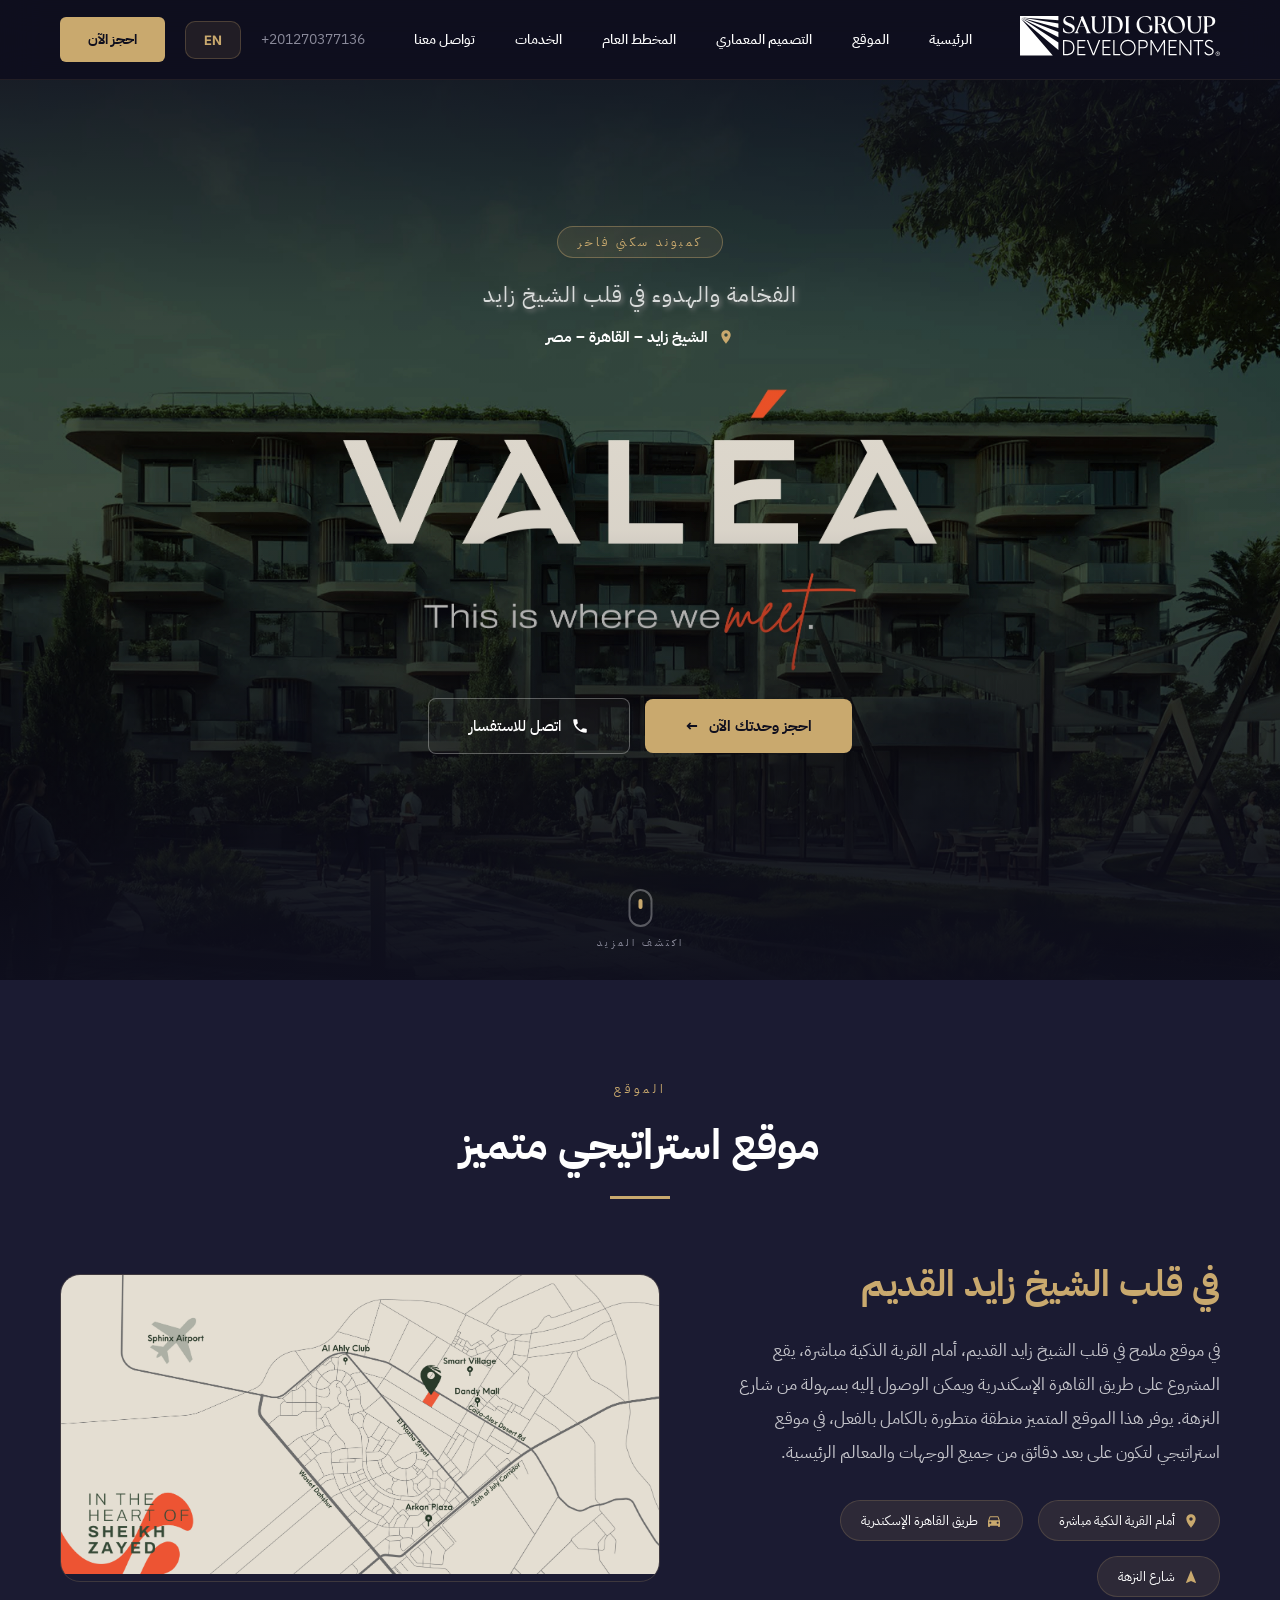
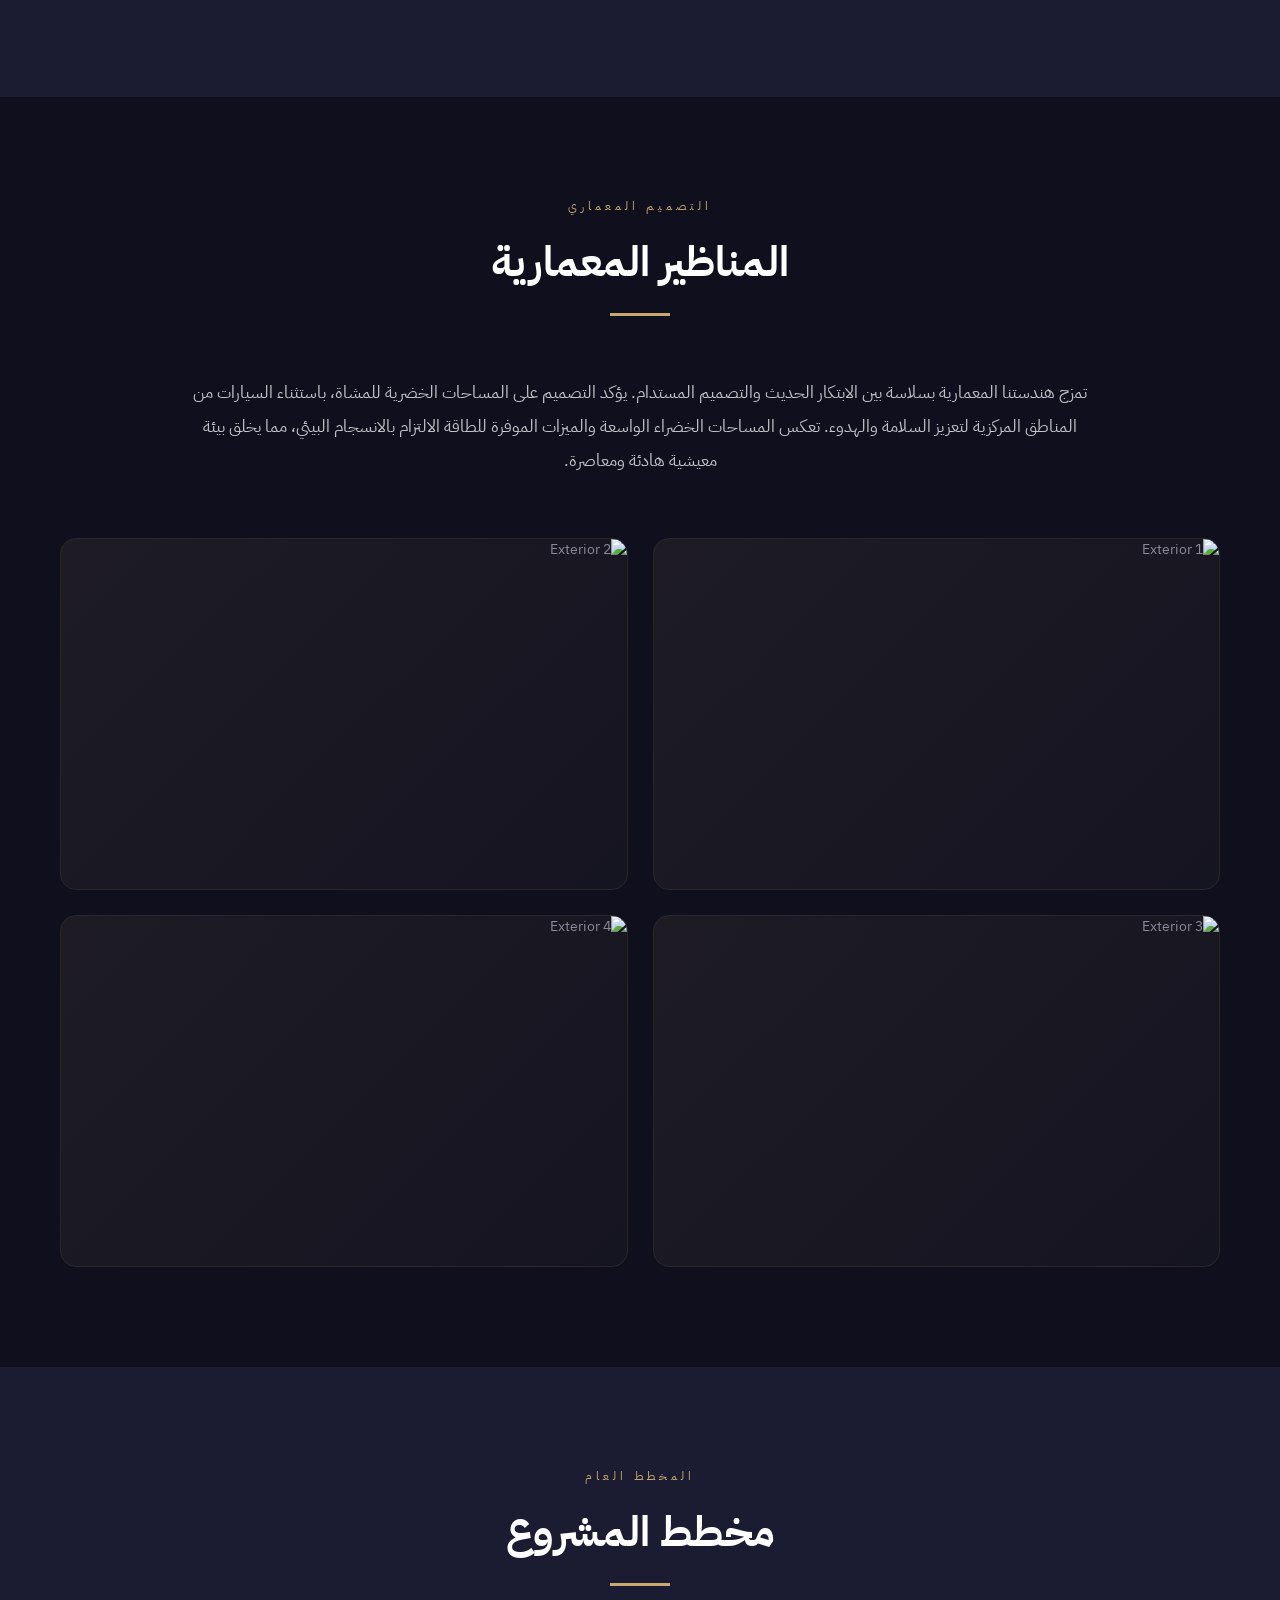
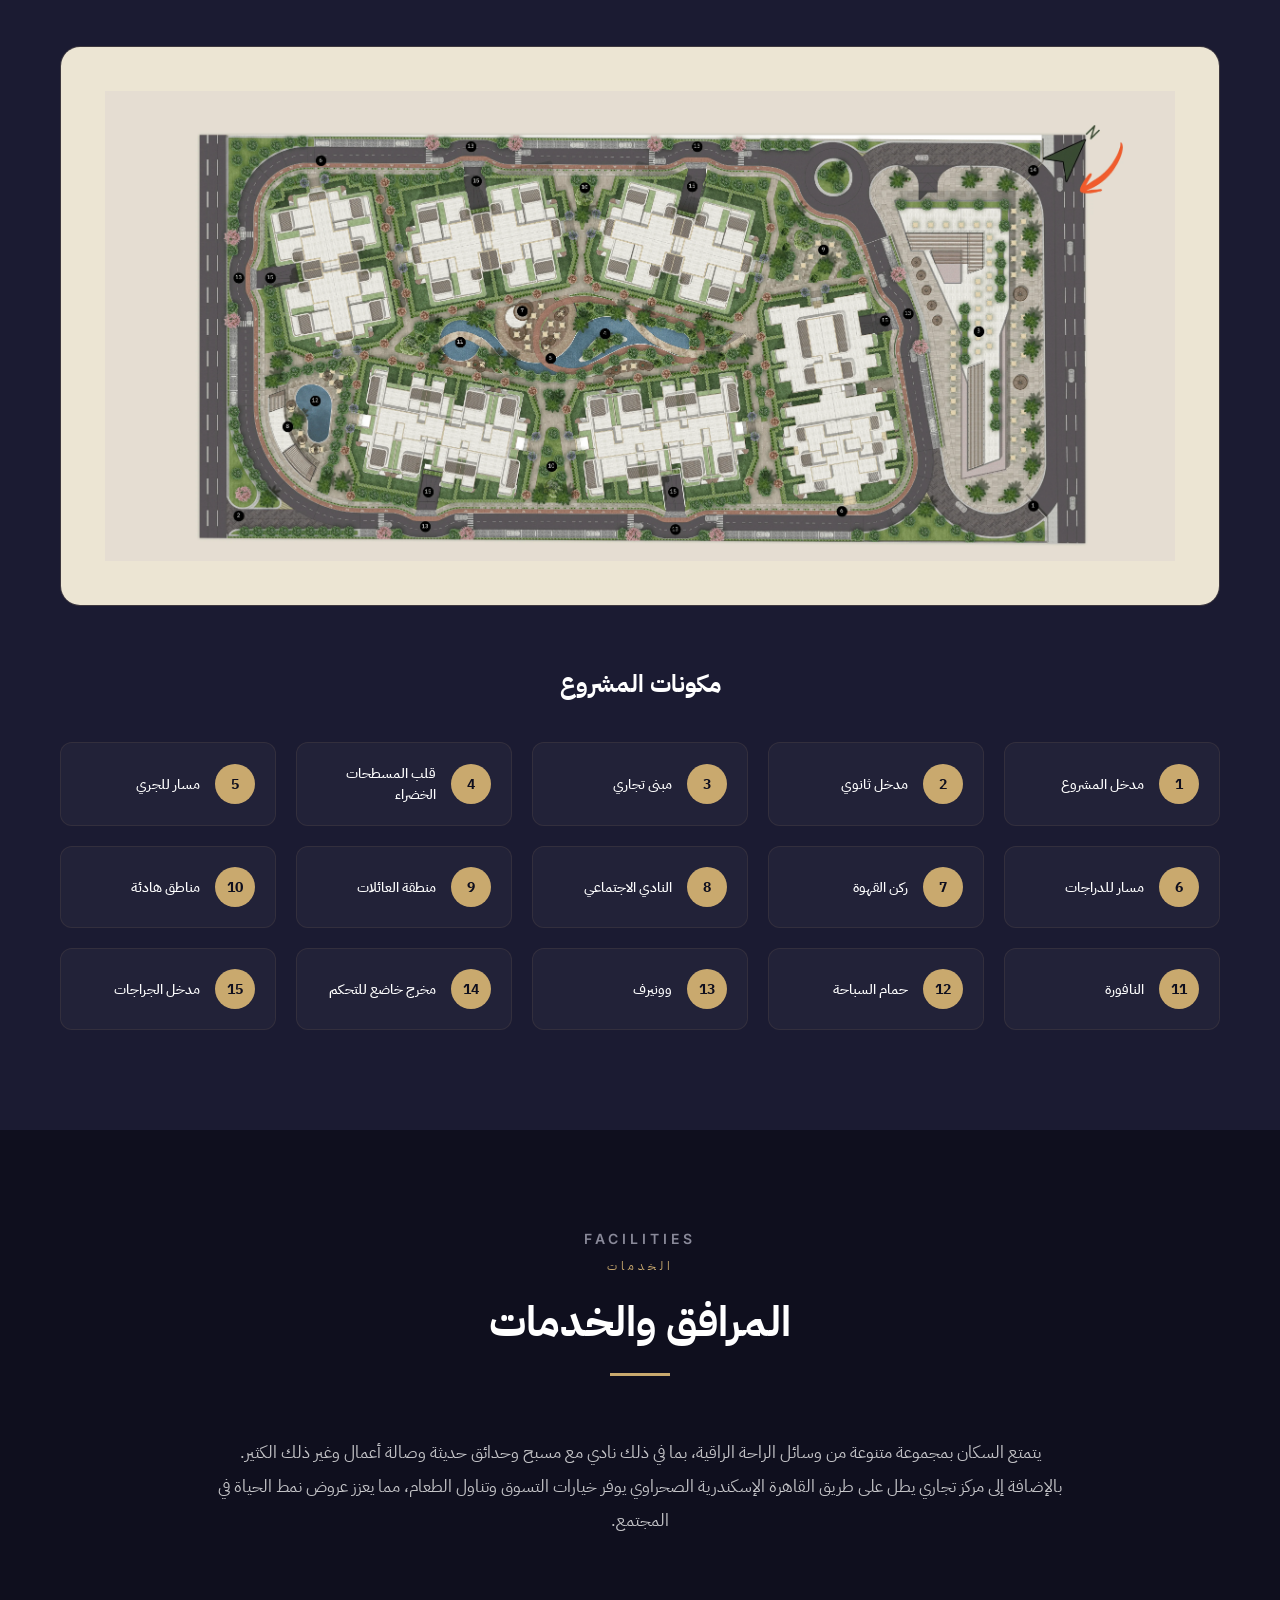
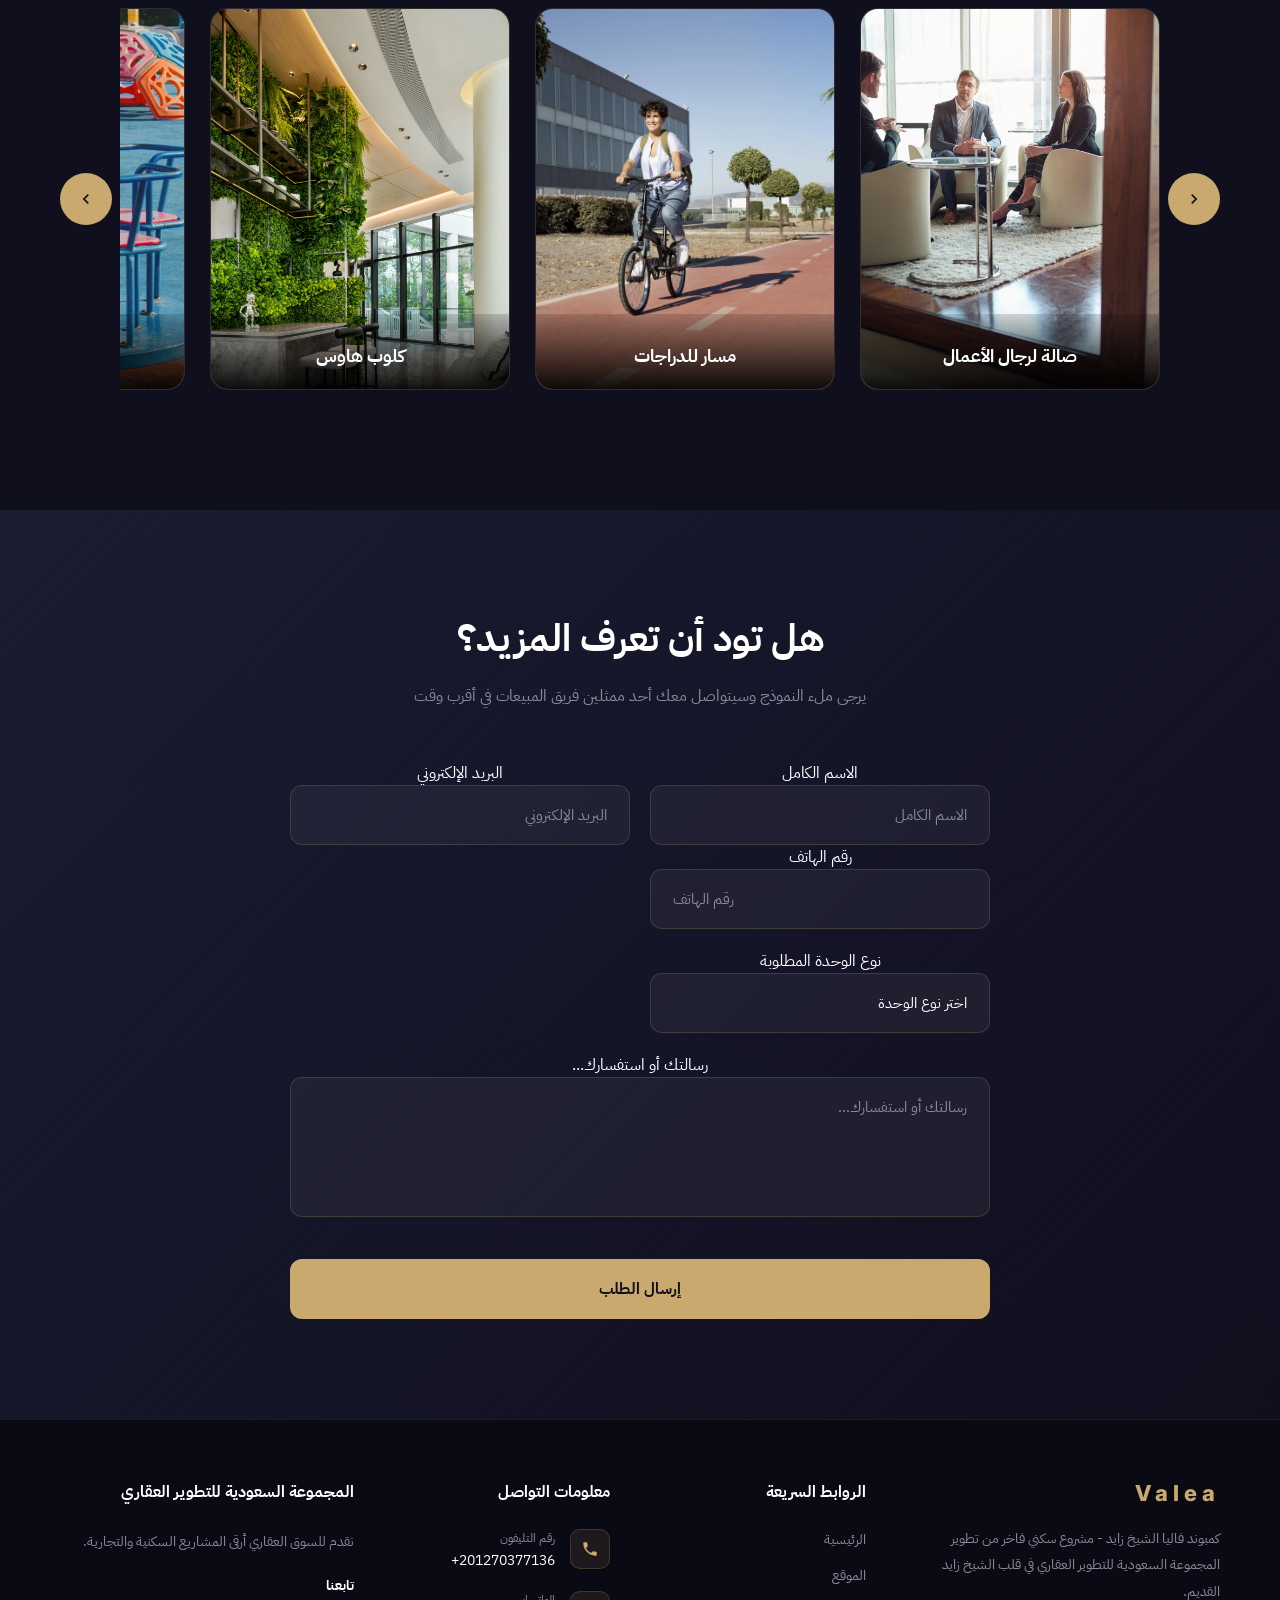
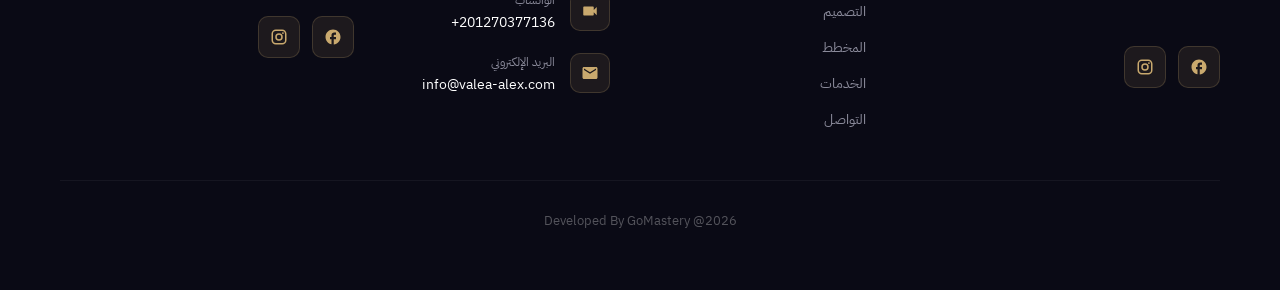
==== commit 9a7d1edb: "add mobile number" ====
--- a/index.html
+++ b/index.html
@@ -400,7 +400,7 @@
                         </div>
                         <div class="contact-item-text">
                             <span class="contact-item-label" data-i18n="footer.contactDetails.phone">رقم التليفون</span>
-                            <span class="contact-item-value"><a href="tel:+201000000000">+20 100 000 0000</a></span>
+                            <span class="contact-item-value"><a href="tel:+201000000000"  data-i18n="footer.contactDetails.tel">+20 100 000 0000</a></span>
                         </div>
                     </div>
 
@@ -410,7 +410,7 @@
                         </div>
                         <div class="contact-item-text">
                             <span class="contact-item-label" data-i18n="footer.contactDetails.whatsapp">الواتساب</span>
-                            <span class="contact-item-value"><a href="https://wa.me/201000000000">+20 100 000 0000</a></span>
+                            <span class="contact-item-value"><a href="https://wa.me/201000000000" data-i18n="footer.contactDetails.tel">+20 100 000 0000</a></span>
                         </div>
                     </div>
 
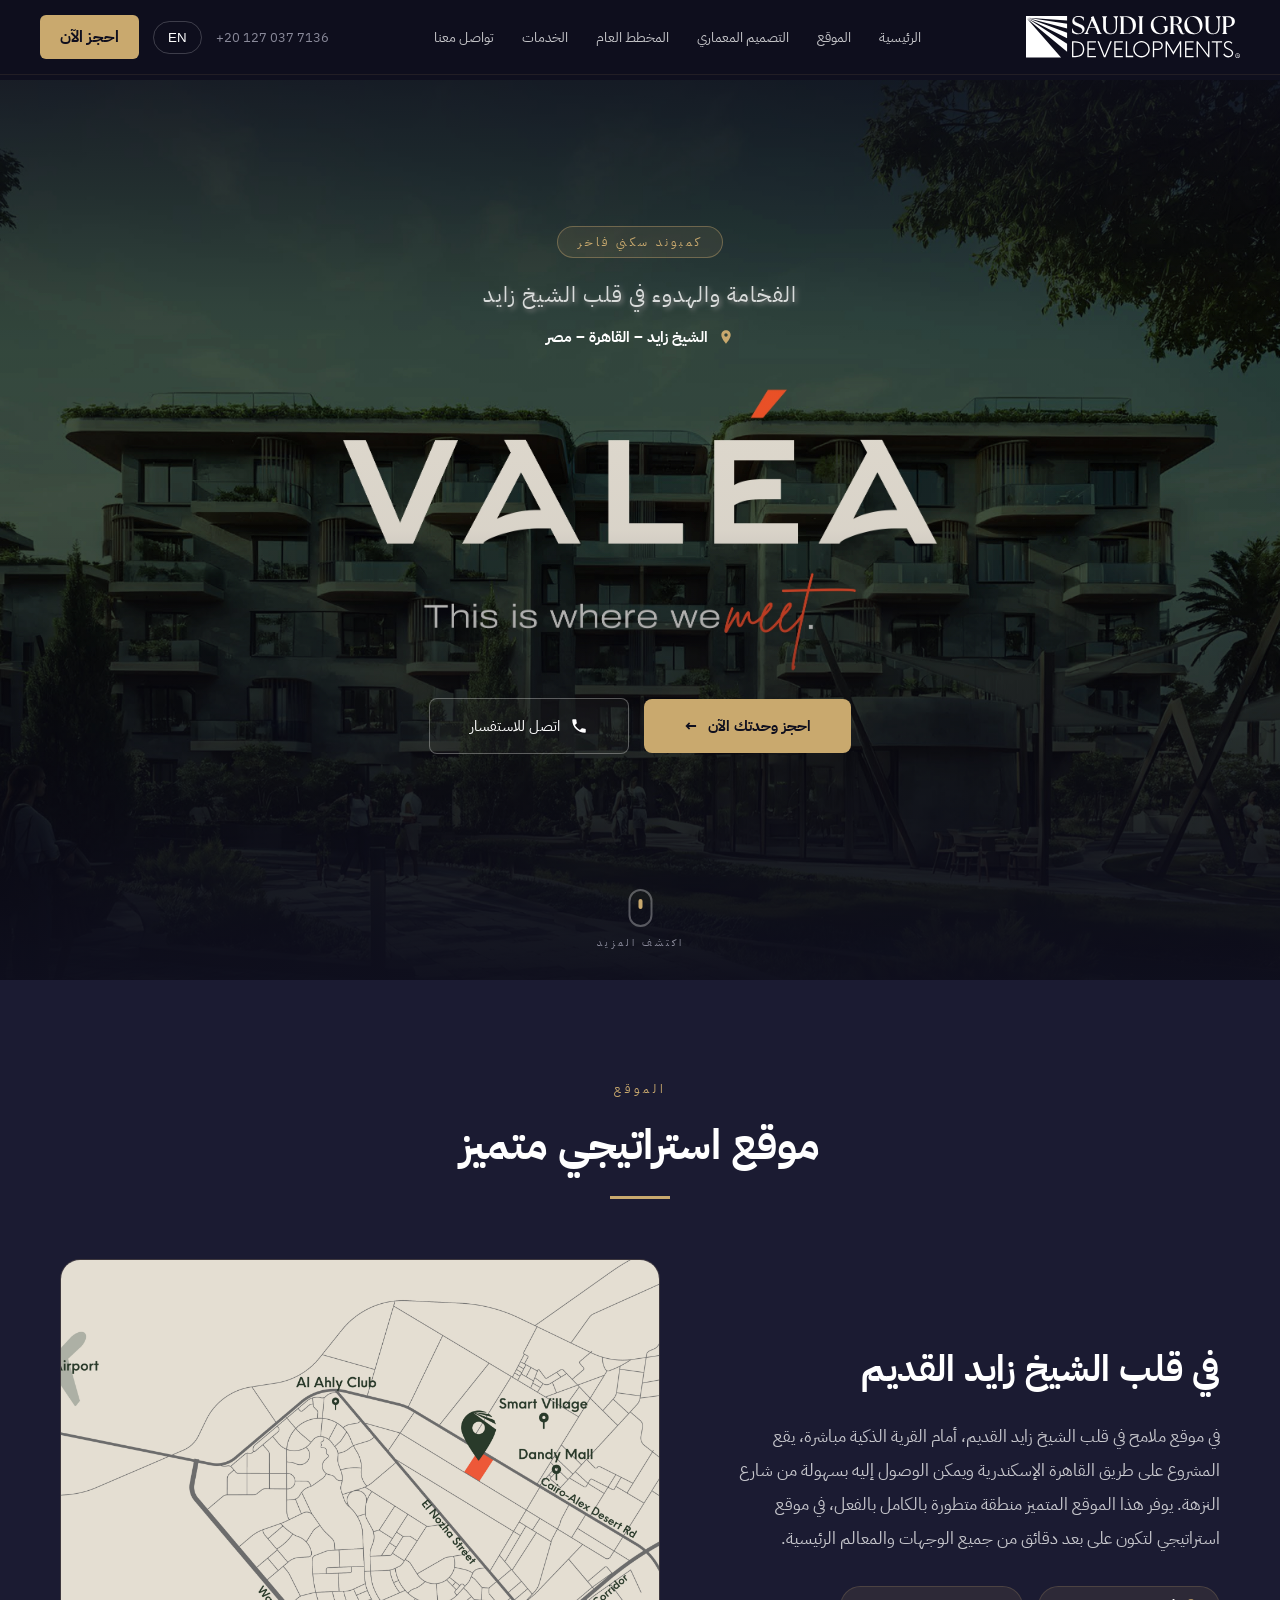
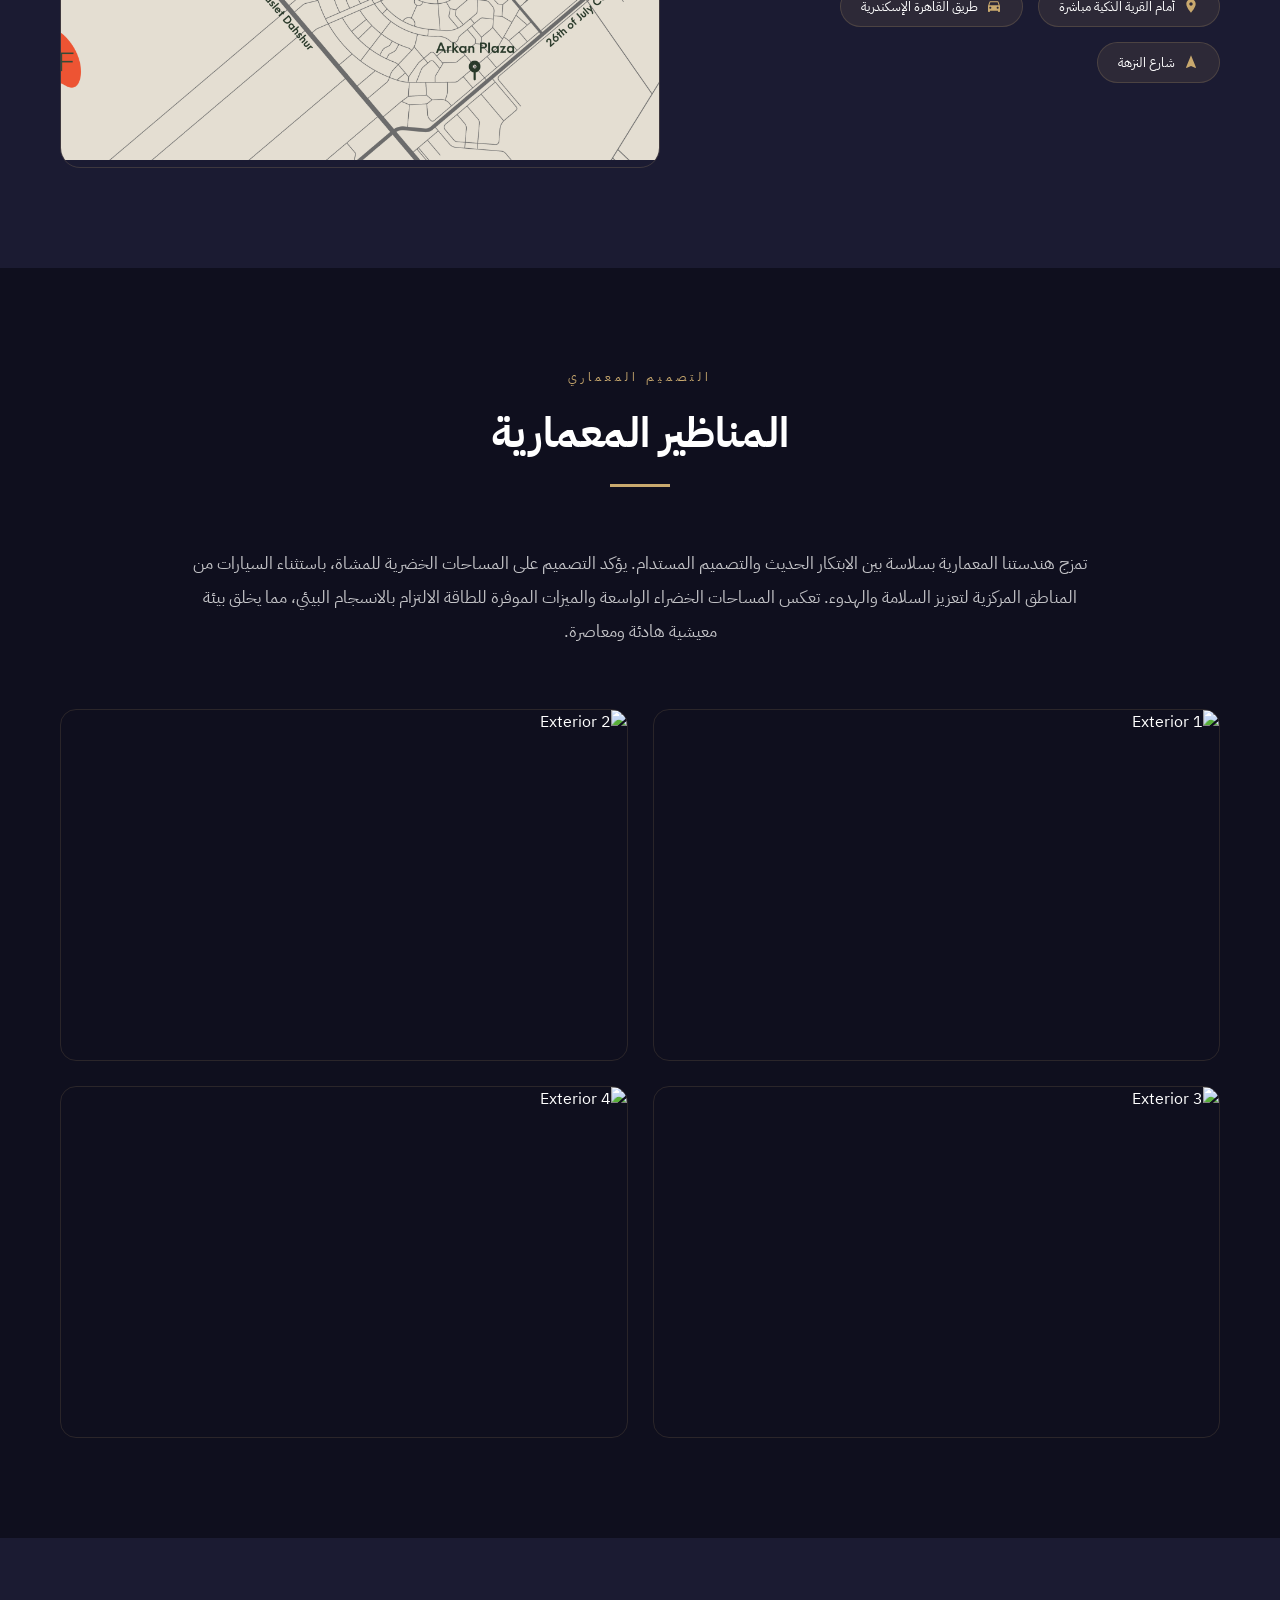
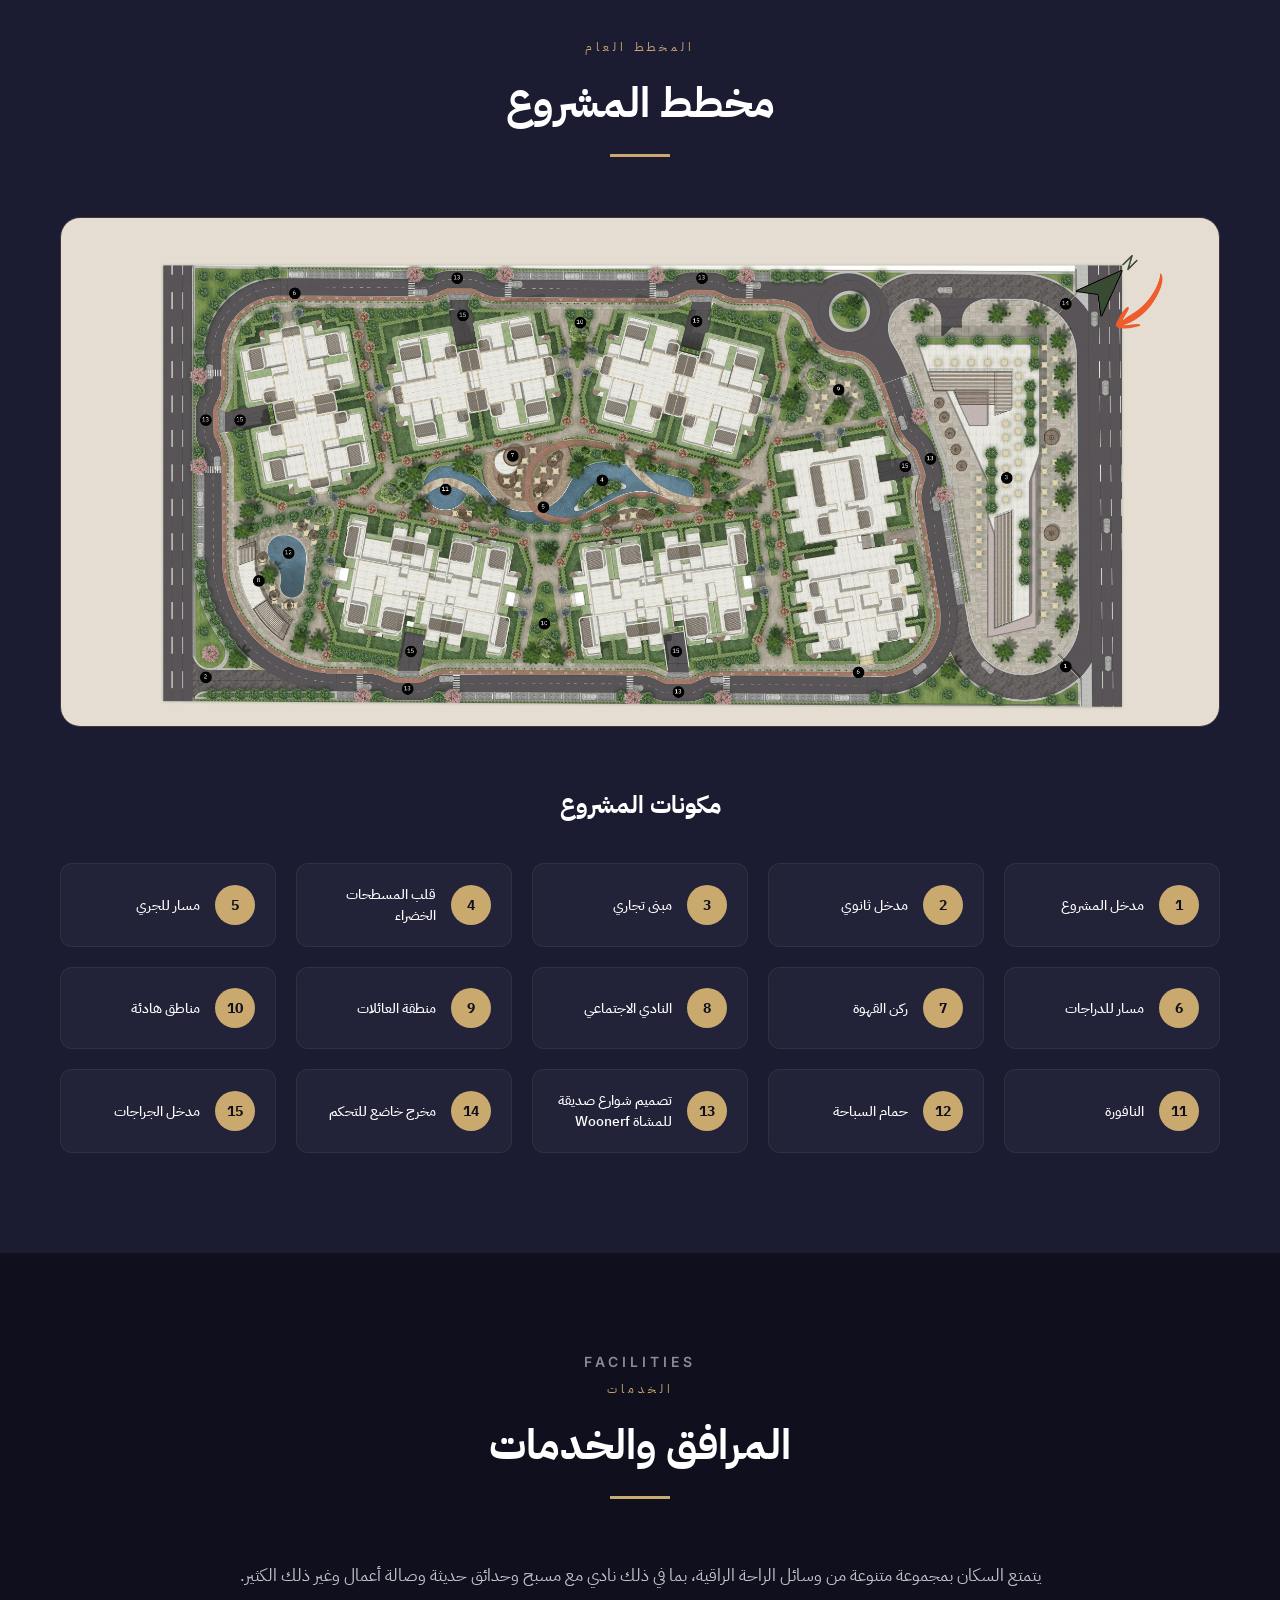
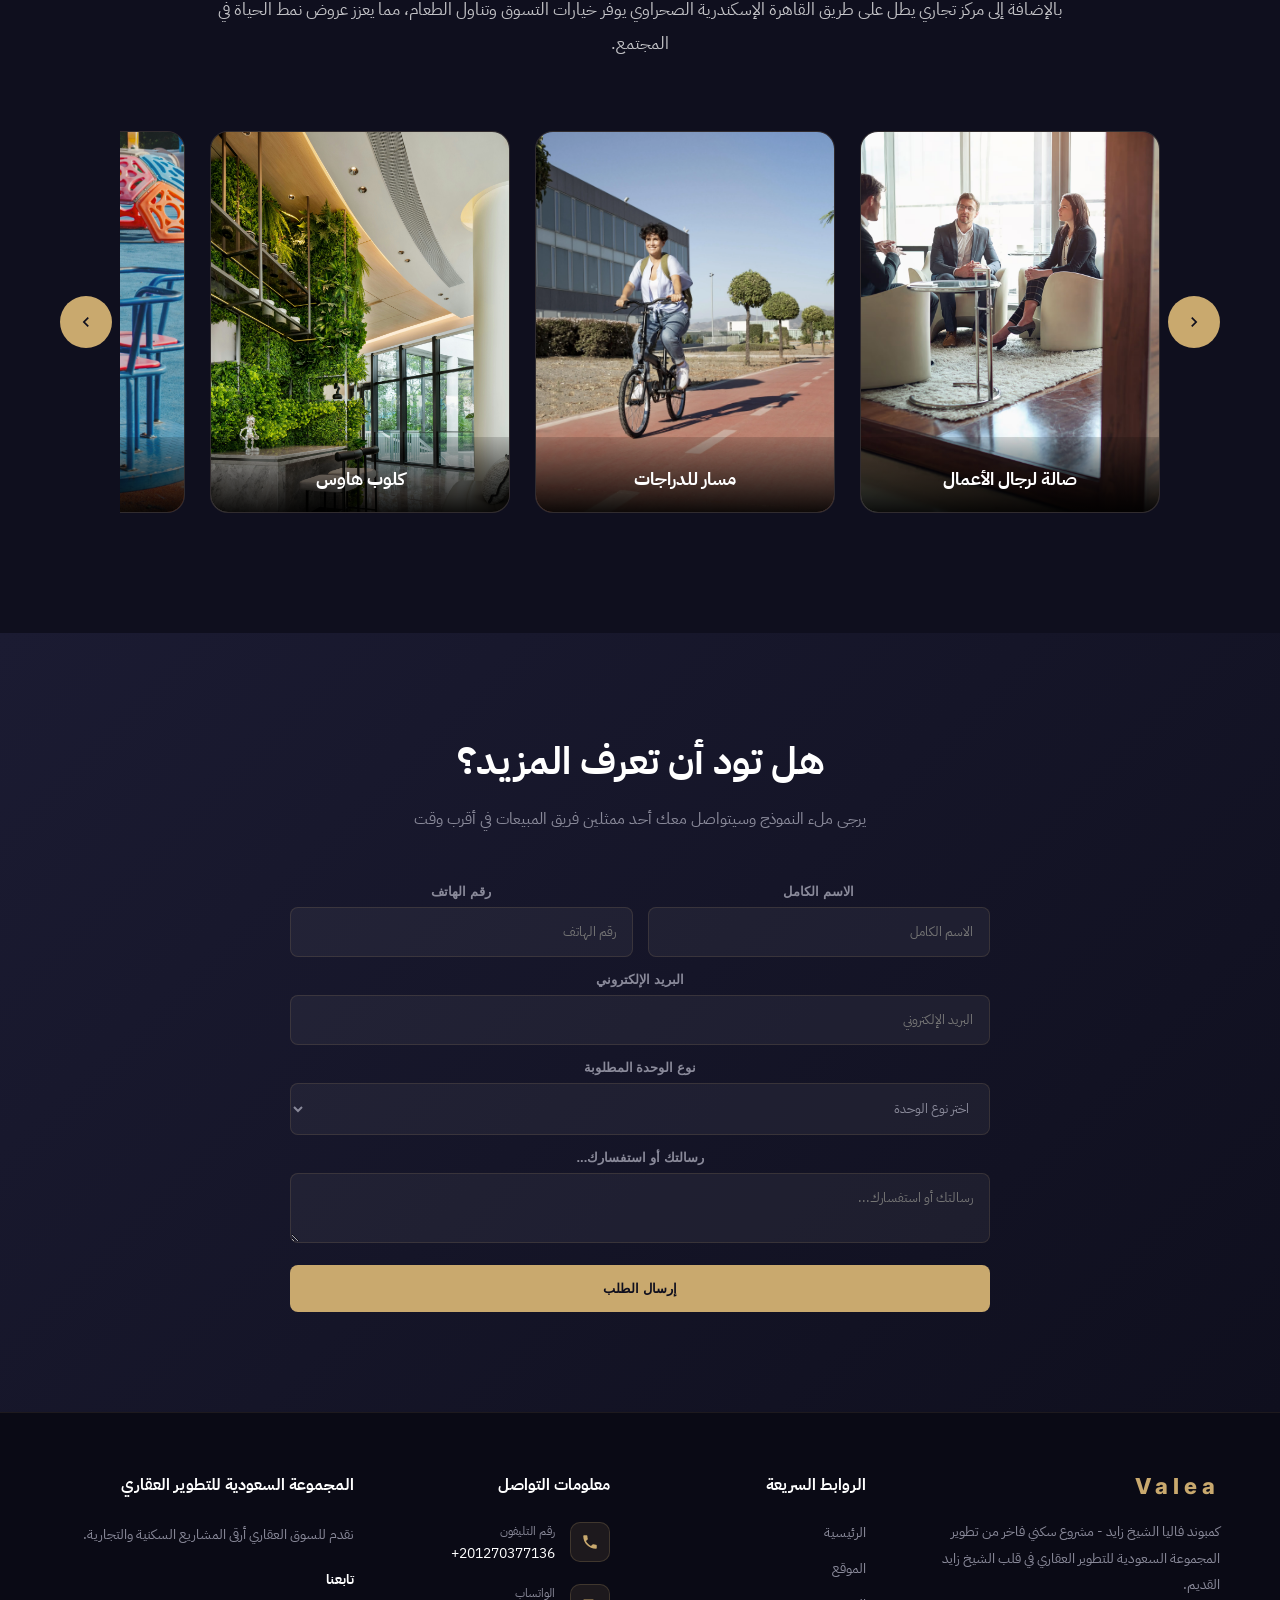
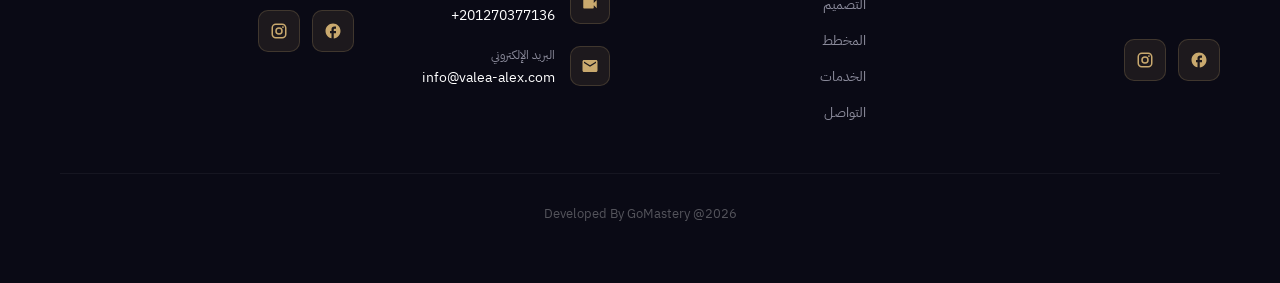
==== commit e75d6cc8: "fix some issus" ====
--- a/index.html
+++ b/index.html
@@ -29,7 +29,7 @@
         </div>
 
         <div class="nav-contact">
-            <a href="tel:+201000000000" class="nav-phone" data-i18n="nav.phone">+20 100 000 0000</a>
+            <a href="tel:+201270377136" class="nav-phone" data-i18n="nav.phone">+20 100 000 0000</a>
             <button id="langToggle" class="lang-toggle" type="button">EN</button>
             <a href="#contact" class="btn-cta nav-book-btn" data-i18n="nav.bookNow">احجز الآن</a>
         </div>
@@ -54,7 +54,8 @@
 
         <div class="hero-content">
             <div class="hero-tag nav-phone" data-i18n="hero.tag">كمبوند سكني فاخر</div>
-            <h1 class="hero-project-name">V<span>a</span>le<span>a</span></h1>
+            <!-- <h1 class="hero-project-name">V<span>a</span>le<span>a</span></h1> -->
+            <img src="assets/images/logo.svg" loading="lazy" alt="Compound Valea Sheikh Zayed"  class="community-brand-mobile">
             <p class="hero-tagline" data-i18n="hero.tagline">الفخامة والهدوء في قلب الشيخ زايد</p>
 
             <div class="hero-location">
@@ -328,7 +329,7 @@
 
                     <div class="form-group">
                         <label for="phone" data-i18n="contact.form.phone">رقم الهاتف</label>
-                        <input type="tel" id="phone" name="phone" data-i18n-placeholder="contact.form.phone" placeholder="رقم الهاتف" required>
+                        <input type="phone" id="phone" name="phone" data-i18n-placeholder="contact.form.phone" placeholder="رقم الهاتف" required>
                     </div>
                 </div>
 
@@ -400,7 +401,7 @@
                         </div>
                         <div class="contact-item-text">
                             <span class="contact-item-label" data-i18n="footer.contactDetails.phone">رقم التليفون</span>
-                            <span class="contact-item-value"><a href="tel:+201000000000"  data-i18n="footer.contactDetails.tel">+20 100 000 0000</a></span>
+                            <span class="contact-item-value"><a href="tel:+201270377136"  data-i18n="footer.contactDetails.tel">+20 100 000 0000</a></span>
                         </div>
                     </div>
 
@@ -410,7 +411,7 @@
                         </div>
                         <div class="contact-item-text">
                             <span class="contact-item-label" data-i18n="footer.contactDetails.whatsapp">الواتساب</span>
-                            <span class="contact-item-value"><a href="https://wa.me/201000000000" data-i18n="footer.contactDetails.tel">+20 100 000 0000</a></span>
+                            <span class="contact-item-value"><a href="https://wa.me/201270377136" data-i18n="footer.contactDetails.tel">+20 100 000 0000</a></span>
                         </div>
                     </div>
 
@@ -451,6 +452,5 @@
     <!-- SCRIPTS -->
     <script src="js/translations.js"></script>
     <script src="js/script.js"></script>
-
 </body>
 </html>
--- a/css/style.css
+++ b/css/style.css
@@ -7,9 +7,11 @@
     --white: #FFFFFF;
     --gray: #8A8A9A;
     --text: #2D2D3F;
+    --border: rgba(201, 169, 110, 0.15);
 }
 
 * { margin: 0; padding: 0; box-sizing: border-box; }
+
 html { scroll-behavior: smooth; }
 
 body {
@@ -20,154 +22,157 @@
 }
 
 /* ═══════════════════════════════════════ */
-/*              NAVBAR                     */
+/* NAVBAR */
 /* ═══════════════════════════════════════ */
 .navbar {
     position: fixed;
-    top: 0; left: 0; right: 0;
+    top: 0;
+    left: 0;
+    right: 0;
+    height: 75px;
+    padding: 0 40px;
+    display: flex;
+    align-items: center;
+    justify-content: space-between;
+    background: rgba(15, 15, 30, 0.92);
+    backdrop-filter: blur(20px);
     z-index: 1000;
-    padding: 0 60px;
-    height: 80px;
-    display: flex;
-    justify-content: space-between;
-    align-items: center;
-    background: rgba(15, 15, 30, 0.9);
-    backdrop-filter: blur(20px);
-    -webkit-backdrop-filter: blur(20px);
     border-bottom: 1px solid rgba(201, 169, 110, 0.1);
-    transition: all 0.4s ease;
+    transition: all 0.3s ease;
 }
 
 .navbar.scrolled {
     background: rgba(15, 15, 30, 0.98);
-    height: 70px;
-    box-shadow: 0 4px 30px rgba(0, 0, 0, 0.3);
-}
-
-.nav-logo {
-    display: flex;
-    align-items: center;
-    gap: 12px;
+    box-shadow: 0 6px 20px rgba(0,0,0,0.2);
+}
+
+.navbar-brand-image {
+    height: 42px;
+    width: auto;
+    display: block;
+}
+
+.nav-links {
+    display: flex;
+    align-items: center;
+    gap: 28px;
+}
+
+.nav-links a {
+    color: rgba(255,255,255,0.75);
     text-decoration: none;
-}
-
-.nav-logo-text {
-    font-family: 'Inter', sans-serif;
-    font-size: 24px;
-    font-weight: 800;
-    color: var(--secondary);
-    letter-spacing: 6px;
-    text-transform: uppercase;
-}
-
-.nav-links {
-    display: flex;
-    align-items: center;
-    gap: 40px;
-}
-
-.nav-links a {
     font-size: 14px;
-    font-weight: 500;
-    color: var(--white);
-    text-decoration: none;
-    transition: all 0.3s;
-    position: relative;
-    padding: 8px 0;
-}
-
-.nav-links a::after {
-    content: '';
-    position: absolute;
-    bottom: 0;
-    right: 0;
-    width: 0;
-    height: 2px;
-    background: var(--secondary);
-    transition: width 0.3s;
+    transition: 0.3s;
 }
 
 .nav-links a:hover {
     color: var(--secondary);
 }
 
-.nav-links a:hover::after {
-    width: 100%;
-}
-
 .nav-contact {
     display: flex;
     align-items: center;
-    gap: 20px;
+    gap: 14px;
 }
 
 .nav-phone {
-    font-size: 14px;
     color: var(--gray);
     text-decoration: none;
+    font-size: 13px;
     direction: ltr;
-    transition: color 0.3s;
-}
-
-.nav-phone:hover {
-    color: var(--secondary);
 }
 
 .lang-toggle {
-    padding: 10px 18px;
-    background: rgba(201, 169, 110, 0.1);
-    border: 1px solid rgba(201, 169, 110, 0.25);
-    color: var(--secondary);
-    border-radius: 10px;
+    background: transparent;
+    color: #fff;
+    border: 1px solid rgba(255,255,255,0.2);
+    padding: 8px 14px;
+    border-radius: 20px;
     cursor: pointer;
-    font-family: 'Inter', sans-serif;
-    font-weight: 700;
-    font-size: 13px;
-    transition: all 0.3s;
-}
-
-.lang-toggle:hover {
-    background: rgba(201, 169, 110, 0.18);
-    border-color: rgba(201, 169, 110, 0.45);
 }
 
 .btn-cta {
-    padding: 12px 28px;
+    padding: 10px 20px;
     background: var(--secondary);
     color: var(--dark);
-    border: none;
+    text-decoration: none;
     border-radius: 6px;
-    font-family: 'IBM Plex Sans Arabic', sans-serif;
-    font-size: 14px;
     font-weight: 700;
-    cursor: pointer;
-    text-decoration: none;
-    transition: all 0.3s;
-}
-
-.btn-cta:hover {
-    background: var(--white);
-    transform: translateY(-2px);
-    box-shadow: 0 8px 25px rgba(201, 169, 110, 0.3);
 }
 
 .mobile-menu-btn {
     display: none;
     flex-direction: column;
+    justify-content: center;
     gap: 5px;
+    width: 42px;
+    height: 42px;
+    background: transparent;
+    border: none;
     cursor: pointer;
-    padding: 10px;
+    z-index: 1100;
 }
 
 .mobile-menu-btn span {
-    width: 25px;
+    width: 24px;
     height: 2px;
-    background: var(--white);
-    transition: all 0.3s;
+    background: #fff;
+    border-radius: 2px;
+    transition: 0.3s;
+}
+
+.mobile-menu-btn.active span:nth-child(1) {
+    transform: rotate(45deg) translate(5px, 5px);
+}
+.mobile-menu-btn.active span:nth-child(2) {
+    opacity: 0;
+}
+.mobile-menu-btn.active span:nth-child(3) {
+    transform: rotate(-45deg) translate(5px, -5px);
+}
+
+@media (max-width: 991px) {
+    .mobile-menu-btn {
+        display: flex;
+    }
+
+    .nav-contact .nav-phone,
+    .nav-contact .nav-book-btn {
+        display: none;
+    }
+
+    .nav-links {
+        position: fixed;
+        top: 75px;
+        left: 0;
+        right: 0;
+        background: #0F0F1E;
+        flex-direction: column;
+        align-items: center;
+        justify-content: flex-start;
+        gap: 22px;
+        padding: 30px 20px;
+        border-top: 1px solid rgba(201,169,110,0.08);
+        border-bottom: 1px solid rgba(201,169,110,0.08);
+        opacity: 0;
+        visibility: hidden;
+        transform: translateY(-15px);
+        transition: all 0.35s ease;
+    }
+
+    .nav-links.active {
+        opacity: 1;
+        visibility: visible;
+        transform: translateY(0);
+    }
+
+    .nav-links a {
+        font-size: 17px;
+    }
 }
 
 /* ═══════════════════════════════════════ */
-/*              HERO SECTION               */
+/* HERO SECTION */
 /* ═══════════════════════════════════════ */
 .hero {
     position: relative;
@@ -175,7 +180,6 @@
     min-height: 100vh;
     display: flex;
     flex-direction: column;
-    /* justify-content: flex-end; */
     justify-content: flex-start;
     overflow: hidden;
     margin-top: 80px;
@@ -187,75 +191,38 @@
     z-index: 1;
 }
 
-.hero-image {
-    width: 100%;
-    height: 100%;
-    object-fit: cover;
-    object-position: center;
-}
-
+.hero-image,
 .hero-image-mobile {
     width: 100%;
     height: 100%;
     object-fit: cover;
     object-position: center;
-    display: none; /*wael*/
-
-}
-
-
-
-.hero-placeholder {
-    width: 100%;
-    height: 100%;
-    background: linear-gradient(135deg, #1a1a2e 0%, #16213e 50%, #0f0f1e 100%);
-    display: flex;
-    align-items: center;
-    justify-content: center;
-    color: var(--gray);
-    font-size: 18px;
-}
+}
+.community-brand-mobile,
+.hero-image-mobile { display: none; }
 
 .hero-overlay {
     position: absolute;
     top: 0; left: 0; right: 0; bottom: 0;
     z-index: 2;
-    /* background:
-        linear-gradient(180deg,
-            rgba(15, 15, 30, 0.7) 0%,
-            rgba(15, 15, 30, 0.1) 30%,
-            rgba(15, 15, 30, 0.05) 50%,
-            rgba(15, 15, 30, 0.4) 70%,
-            rgba(15, 15, 30, 0.95) 100%
-        ); */
-
-    /* background: linear-gradient(
-  180deg,
-  rgba(15, 15, 30, 0.7) 0%,
-  rgba(15, 15, 30, 0.05) 30%,
-  rgba(15, 15, 30, 0.05) 50%,
-  rgba(15, 15, 30, 0.4) 70%,
-  rgba(15, 15, 30, 0.95) 100%
-); */
-
-background: linear-gradient(
-  180deg,
-  rgba(15, 15, 30, 0.7) 0%,
-  rgba(15, 15, 30, 0.08) 25%,
-  rgba(15, 15, 30, 0.02) 30%,
-  rgba(15, 15, 30, 0.05) 50%,
-  rgba(15, 15, 30, 0.4) 70%,
-  rgba(15, 15, 30, 0.95) 100%
-);
+    background: linear-gradient(
+        180deg,
+        rgba(15, 15, 30, 0.7) 0%,
+        rgba(15, 15, 30, 0.08) 25%,
+        rgba(15, 15, 30, 0.02) 30%,
+        rgba(15, 15, 30, 0.05) 50%,
+        rgba(15, 15, 30, 0.4) 70%,
+        rgba(15, 15, 30, 0.95) 100%
+    );
 }
 
 .hero-content {
     position: relative;
     z-index: 3;
-    padding: 20px 80px 100px;   /*wael*/
+    padding: 20px 80px 100px;
     max-width: 900px;
-    margin: auto;   /*wael*/
-    text-align: center;   /*wael*/
+    margin: auto;
+    text-align: center;
 }
 
 .hero-tag {
@@ -281,7 +248,6 @@
     line-height: 1;
     margin: 15px 0;
     text-shadow: 0 4px 40px rgba(0, 0, 0, 0.5);
-    display: none; /*wael*/
 }
 
 .hero-project-name span {
@@ -294,8 +260,7 @@
     color: rgba(255, 255, 255, 0.8);
     margin-bottom: 15px;
     letter-spacing: 1px;
-    text-shadow: 2px 2px 5px gray; /*wael*/
-
+    text-shadow: 2px 2px 5px gray;
 }
 
 .hero-location {
@@ -303,14 +268,10 @@
     align-items: center;
     gap: 10px;
     font-size: 15px;
-    /* color: var(--secondary); */
-    color: var(--);
+    color: var(--white);
     font-weight: 800;
     margin-bottom: 30px;
-    /* text-shadow: 0 4px 40px rgba(255, 251, 251, 0.5); */  
-    justify-content: center; /*wael*/
-
-
+    justify-content: center;
 }
 
 .hero-location svg {
@@ -319,40 +280,31 @@
     fill: var(--secondary);
 }
 
-.hero-developer {
-    font-size: 13px;
-    color: var(--gray);
-    letter-spacing: 1px;
-    margin-bottom: 35px;
-}
-
-.hero-developer strong {
-    color: rgba(255, 255, 255, 0.9);
-    font-weight: 600;
-}
-
 .hero-actions {
     display: flex;
     gap: 15px;
     align-items: center;
-    padding-top: 320px;  /*wael*/
-}
-
-.btn-hero-primary {
+    padding-top: 320px;
+    justify-content: center;
+}
+
+.btn-hero-primary,
+.btn-hero-secondary {
     padding: 16px 40px;
-    background: var(--secondary);
-    color: var(--dark);
-    border: none;
     border-radius: 8px;
     font-family: 'IBM Plex Sans Arabic', sans-serif;
     font-size: 15px;
-    font-weight: 700;
-    cursor: pointer;
-    transition: all 0.3s;
     text-decoration: none;
     display: inline-flex;
     align-items: center;
     gap: 10px;
+    transition: all 0.3s;
+}
+
+.btn-hero-primary {
+    background: var(--secondary);
+    color: var(--dark);
+    font-weight: 700;
 }
 
 .btn-hero-primary:hover {
@@ -362,26 +314,13 @@
 }
 
 .btn-hero-secondary {
-    padding: 16px 40px;
-    /* background: transparent; */
     background: rgba(97, 95, 91, 0.1);
     color: var(--white);
     border: 1px solid rgba(255, 255, 255, 0.3);
-    border-radius: 8px;
-    font-family: 'IBM Plex Sans Arabic', sans-serif;
-    font-size: 15px;
-    font-weight: 500;
-    cursor: pointer;
-    transition: all 0.3s;
-    text-decoration: none;
-    display: inline-flex;
-    align-items: center;
-    gap: 10px;
 }
 
 .btn-hero-secondary:hover {
     border-color: var(--secondary);
-    /* color: var(--secondary); */
     background: rgba(201, 169, 110, 0.08);
 }
 
@@ -430,24 +369,14 @@
     0%, 100% { transform: translateX(-50%) translateY(0); }
     50% { transform: translateX(-50%) translateY(10px); }
 }
-
 @keyframes scrollDot {
     0%, 100% { opacity: 1; top: 8px; }
     50% { opacity: 0.3; top: 18px; }
 }
 
-/* ═══════════════════════════════════════ */
-/*           SECTION COMMON STYLES         */
-/* ═══════════════════════════════════════ */
-.section {
-    padding: 100px 60px;
-}
-
-.section-header {
-    text-align: center;
-    margin-bottom: 60px;
-}
-
+/* sections */
+.section { padding: 100px 60px; }
+.section-header { text-align: center; margin-bottom: 60px; }
 .section-tag {
     font-size: 12px;
     color: var(--secondary);
@@ -456,14 +385,12 @@
     display: block;
     text-transform: uppercase;
 }
-
 .section-title {
     font-size: 42px;
     font-weight: 700;
     color: var(--white);
     margin-bottom: 20px;
 }
-
 .section-title-en {
     font-family: 'Inter', sans-serif;
     font-size: 14px;
@@ -474,7 +401,6 @@
     margin-bottom: 10px;
     display: block;
 }
-
 .section-line {
     width: 60px;
     height: 3px;
@@ -482,22 +408,8 @@
     margin: 0 auto;
 }
 
-.section-desc {
-    max-width: 800px;
-    margin: 30px auto 0;
-    font-size: 17px;
-    line-height: 2;
-    color: rgba(255, 255, 255, 0.7);
-    text-align: center;
-}
-
-/* ═══════════════════════════════════════ */
-/*           LOCATION SECTION              */
-/* ═══════════════════════════════════════ */
-.location-section {
-    background: var(--primary);
-}
-
+/* location */
+.location-section { background: var(--primary); }
 .location-content {
     display: grid;
     grid-template-columns: 1fr 1.2fr;
@@ -506,31 +418,23 @@
     margin: 0 auto;
     align-items: center;
 }
-
 .location-info h3 {
     font-size: 36px;
     color: var(--white);
     margin-bottom: 25px;
     line-height: 1.4;
 }
-
-.location-info h3 span {
-    color: var(--secondary);
-}
-
 .location-text {
     font-size: 17px;
-    color: rgba(255, 255, 255, 0.75);
+    color: rgba(255,255,255,0.75);
     line-height: 2;
     margin-bottom: 30px;
 }
-
 .location-highlights {
     display: flex;
     flex-wrap: wrap;
     gap: 15px;
 }
-
 .location-badge {
     display: inline-flex;
     align-items: center;
@@ -542,72 +446,36 @@
     font-size: 13px;
     color: var(--white);
 }
-
 .location-badge svg {
     width: 16px;
     height: 16px;
     fill: var(--secondary);
 }
-
 .location-map-container {
     position: relative;
     border-radius: 20px;
     overflow: hidden;
     border: 1px solid rgba(201, 169, 110, 0.2);
 }
-
 .location-map-image {
     width: 100%;
     height: 500px;
     object-fit: cover;
 }
 
-.map-placeholder {
-    width: 100%;
-    height: 500px;
-    background: linear-gradient(135deg, rgba(201, 169, 110, 0.1), rgba(201, 169, 110, 0.05));
-    display: flex;
-    flex-direction: column;
-    align-items: center;
-    justify-content: center;
-    gap: 15px;
-    color: var(--gray);
-}
-
-.map-placeholder svg {
-    width: 60px;
-    height: 60px;
-    fill: var(--secondary);
-    opacity: 0.5;
-}
-
-/* ═══════════════════════════════════════ */
-/*           EXTERIOR SECTION              */
-/* ═══════════════════════════════════════ */
-.exterior-section {
-    background: var(--dark);
-}
-
+/* exterior */
+.exterior-section { background: var(--dark); }
 .exterior-content {
     max-width: 900px;
     margin: 0 auto 60px;
     text-align: center;
 }
-
 .exterior-text {
     font-size: 17px;
-    color: rgba(255, 255, 255, 0.75);
+    color: rgba(255,255,255,0.75);
     line-height: 2;
     margin-bottom: 15px;
 }
-
-.exterior-text-en {
-    font-size: 14px;
-    color: var(--gray);
-    line-height: 1.9;
-    font-style: italic;
-}
-
 .exterior-gallery {
     display: grid;
     grid-template-columns: repeat(2, 1fr);
@@ -615,53 +483,31 @@
     max-width: 1200px;
     margin: 0 auto;
 }
-
 .exterior-item {
     position: relative;
     border-radius: 16px;
     overflow: hidden;
-    border: 1px solid rgba(201, 169, 110, 0.15);
+    border: 1px solid rgba(201,169,110,0.15);
     transition: all 0.4s;
-    cursor: pointer;
-}
-
+}
 .exterior-item:hover {
     transform: translateY(-8px);
-    box-shadow: 0 20px 50px rgba(0, 0, 0, 0.4);
+    box-shadow: 0 20px 50px rgba(0,0,0,0.4);
     border-color: var(--secondary);
 }
-
 .exterior-item img {
     width: 100%;
     height: 350px;
     object-fit: cover;
     transition: transform 0.5s;
 }
-
 .exterior-item:hover img {
     transform: scale(1.05);
 }
-
 .exterior-placeholder {
     width: 100%;
     height: 350px;
-    background: linear-gradient(135deg, rgba(201, 169, 110, 0.08), rgba(201, 169, 110, 0.03));
-    display: flex;
-    flex-direction: column;
-    align-items: center;
-    justify-content: center;
-    gap: 10px;
-    color: var(--gray);
-    font-size: 14px;
-}
-
-.exterior-placeholder svg {
-    width: 40px;
-    height: 40px;
-    fill: var(--secondary);
-    opacity: 0.4;
-}
-
+}
 .exterior-overlay {
     position: absolute;
     bottom: 0;
@@ -672,93 +518,60 @@
     opacity: 0;
     transition: opacity 0.3s;
 }
-
 .exterior-item:hover .exterior-overlay {
     opacity: 1;
 }
-
 .exterior-overlay span {
     font-size: 14px;
     color: var(--secondary);
     letter-spacing: 2px;
 }
 
-/* ═══════════════════════════════════════ */
-/*           MASTERPLAN SECTION            */
-/* ═══════════════════════════════════════ */
-.masterplan-section {
-    background: var(--primary);
-}
-
+/* masterplan */
+.masterplan-section { background: var(--primary); }
 .masterplan-image-container {
     position: relative;
     max-width: 1200px;
     margin: 0 auto 60px;
     border-radius: 20px;
     overflow: hidden;
-    border: 1px solid rgba(201, 169, 110, 0.2);
-}
-
+    border: 1px solid rgba(201,169,110,0.2);
+}
 .masterplan-image {
     width: 100%;
     height: auto;
     display: block;
 }
-
-.masterplan-placeholder {
-    width: 100%;
-    height: 600px;
-    background: linear-gradient(135deg, rgba(201, 169, 110, 0.1), rgba(201, 169, 110, 0.05));
-    display: flex;
-    flex-direction: column;
-    align-items: center;
-    justify-content: center;
-    gap: 15px;
-    color: var(--gray);
-}
-
-.masterplan-placeholder svg {
-    width: 80px;
-    height: 80px;
-    fill: var(--secondary);
-    opacity: 0.4;
-}
-
 .masterplan-components {
     max-width: 1200px;
     margin: 0 auto;
 }
-
 .components-title {
     text-align: center;
     font-size: 24px;
     color: var(--white);
     margin-bottom: 40px;
 }
-
 .components-grid {
     display: grid;
     grid-template-columns: repeat(5, 1fr);
     gap: 20px;
 }
-
 .component-item {
     display: flex;
     align-items: center;
     gap: 15px;
     padding: 20px;
-    background: rgba(255, 255, 255, 0.03);
-    border: 1px solid rgba(201, 169, 110, 0.1);
+    background: rgba(255,255,255,0.03);
+    border: 1px solid rgba(201,169,110,0.1);
     border-radius: 12px;
     transition: all 0.3s;
 }
-
 .component-item:hover {
     border-color: var(--secondary);
-    background: rgba(201, 169, 110, 0.08);
+    background: rgba(201,169,110,0.08);
     transform: translateY(-3px);
 }
-
 .component-number {
     width: 40px;
     height: 40px;
@@ -772,7 +585,6 @@
     font-weight: 800;
     flex-shrink: 0;
 }
-
 .component-name {
     font-size: 14px;
     color: var(--white);
@@ -780,29 +592,22 @@
     line-height: 1.5;
 }
 
-/* ═══════════════════════════════════════ */
-/*           FACILITIES SECTION            */
-/* ═══════════════════════════════════════ */
-.facilities-section {
-    background: var(--dark);
-}
-
+/* facilities */
+.facilities-section { background: var(--dark); }
 .facilities-desc {
-    max-width: 800px;
+    max-width: 850px;
     margin: 0 auto 50px;
     text-align: center;
     font-size: 17px;
-    color: rgba(255, 255, 255, 0.75);
+    color: rgba(255,255,255,0.75);
     line-height: 2;
 }
-
 .facilities-slider-container {
     position: relative;
     max-width: 1400px;
     margin: 0 auto;
     padding: 0 60px;
 }
-
 .facilities-slider {
     display: flex;
     gap: 25px;
@@ -812,164 +617,28 @@
     -ms-overflow-style: none;
     padding: 20px 0;
 }
-
-.facilities-slider::-webkit-scrollbar {
-    display: none;
-}
-
-.facility-card {
-    flex: 0 0 300px;
-    position: relative;
-    border-radius: 16px;
-    overflow: hidden;
-    border: 1px solid rgba(201, 169, 110, 0.15);
-    transition: all 0.4s;
-}
-
-.facility-card:hover {
-    transform: translateY(-10px);
-    box-shadow: 0 25px 50px rgba(0, 0, 0, 0.4);
-    border-color: var(--secondary);
-}
-
-.facility-card img {
-    width: 100%;
-    height: 380px;
-    object-fit: cover;
-}
-
-.facility-placeholder {
-    width: 100%;
-    height: 380px;
-    background: linear-gradient(135deg, rgba(201, 169, 110, 0.1), rgba(201, 169, 110, 0.05));
-    display: flex;
-    flex-direction: column;
-    align-items: center;
-    justify-content: center;
-    gap: 10px;
-    color: var(--gray);
-    font-size: 14px;
-}
-
-.facility-placeholder svg {
-    width: 50px;
-    height: 50px;
-    fill: var(--secondary);
-    opacity: 0.4;
-}
-
-.facility-overlay {
-    position: absolute;
-    bottom: 0;
-    left: 0;
-    right: 0;
-    padding: 30px 20px;
-    background: linear-gradient(0deg, rgba(0,0,0,0.9) 0%, transparent 100%);
-}
-
-.facility-name {
-    font-size: 18px;
-    font-weight: 700;
-    color: var(--white);
-    text-align: center;
-}
-
-.slider-arrow {
-    position: absolute;
-    top: 50%;
-    transform: translateY(-50%);
-    width: 50px;
-    height: 50px;
-    background: var(--secondary);
-    border: none;
-    border-radius: 50%;
-    display: flex;
-    align-items: center;
-    justify-content: center;
-    cursor: pointer;
-    transition: all 0.3s;
-    z-index: 10;
-}
-
-.slider-arrow:hover {
-    background: var(--white);
-    transform: translateY(-50%) scale(1.1);
-}
-
-.slider-arrow svg {
-    width: 20px;
-    height: 20px;
-    fill: var(--dark);
-}
-
-.slider-arrow.prev {
-    right: 0;
-}
-
-.slider-arrow.next {
-    left: 0;
-}
-
-/* ═══════════════════════════════════════ */
-/*           FACILITIES SECTION            */
-/* ═══════════════════════════════════════ */
-.facilities-section {
-    background: var(--dark);
-}
-
-.facilities-desc {
-    max-width: 850px;
-    margin: 0 auto 50px;
-    text-align: center;
-    font-size: 17px;
-    color: rgba(255, 255, 255, 0.75);
-    line-height: 2;
-}
-
-.facilities-slider-container {
-    position: relative;
-    max-width: 1400px;
-    margin: 0 auto;
-    padding: 0 60px;
-}
-
-.facilities-slider {
-    display: flex;
-    gap: 25px;
-    overflow-x: auto;
-    scroll-behavior: smooth;
-    scrollbar-width: none;
-    -ms-overflow-style: none;
-    padding: 20px 0;
-}
-
-.facilities-slider::-webkit-scrollbar {
-    display: none;
-}
+.facilities-slider::-webkit-scrollbar { display: none; }
 
 .facility-card {
     flex: 0 0 300px;
     position: relative;
     border-radius: 18px;
     overflow: hidden;
-    border: 1px solid rgba(201, 169, 110, 0.15);
+    border: 1px solid rgba(201,169,110,0.15);
     transition: all 0.4s ease;
-    background: rgba(255, 255, 255, 0.03);
-}
-
+    background: rgba(255,255,255,0.03);
+}
 .facility-card:hover {
     transform: translateY(-10px);
-    box-shadow: 0 25px 50px rgba(0, 0, 0, 0.4);
+    box-shadow: 0 25px 50px rgba(0,0,0,0.4);
     border-color: var(--secondary);
 }
-
 .facility-card img {
     width: 100%;
     height: 380px;
     object-fit: cover;
     display: block;
 }
-
 .facility-overlay {
     position: absolute;
     bottom: 0;
@@ -978,7 +647,6 @@
     padding: 28px 20px 20px;
     background: linear-gradient(0deg, rgba(0,0,0,0.92) 0%, rgba(0,0,0,0.15) 100%);
 }
-
 .facility-name {
     font-size: 18px;
     font-weight: 700;
@@ -986,8 +654,6 @@
     text-align: center;
     display: block;
 }
-
-/* Slider Arrows */
 .slider-arrow {
     position: absolute;
     top: 50%;
@@ -1004,180 +670,94 @@
     transition: all 0.3s ease;
     z-index: 10;
 }
-
 .slider-arrow:hover {
     background: var(--white);
     transform: translateY(-50%) scale(1.08);
 }
-
 .slider-arrow svg {
     width: 20px;
     height: 20px;
     fill: var(--dark);
 }
-
-.slider-arrow.prev {
-    right: 0;
-}
-
-.slider-arrow.next {
-    left: 0;
-}
-
-/* Responsive */
-@media (max-width: 768px) {
-    .facilities-slider-container {
-        padding: 0 20px;
-    }
-
-    .facility-card {
-        flex: 0 0 260px;
-    }
-
-    .facility-card img {
-        height: 320px;
-    }
-
-    .slider-arrow {
-        width: 42px;
-        height: 42px;
-    }
-
-    .slider-arrow.prev {
-        right: -4px;
-    }
-
-    .slider-arrow.next {
-        left: -4px;
-    }
-}
-
-@media (max-width: 480px) {
-    .facility-card {
-        flex: 0 0 230px;
-    }
-
-    .facility-card img {
-        height: 280px;
-    }
-
-    .facility-name {
-        font-size: 16px;
-    }
-}
-
-/* ═══════════════════════════════════════ */
-/*           CONTACT SECTION               */
-/* ═══════════════════════════════════════ */
+.slider-arrow.prev { right: 0; }
+.slider-arrow.next { left: 0; }
+
+/* contact */
 .contact-section {
     background: linear-gradient(135deg, var(--primary) 0%, var(--dark) 100%);
 }
-
 .contact-wrapper {
     max-width: 700px;
     margin: 0 auto;
     text-align: center;
 }
-
 .contact-title {
     font-size: 38px;
     color: var(--white);
     margin-bottom: 15px;
 }
-
 .contact-subtitle {
     font-size: 16px;
     color: var(--gray);
     margin-bottom: 50px;
     line-height: 1.8;
 }
-
 .contact-form {
+    display: flex;
+    flex-direction: column;
+    gap: 15px;
+}
+.form-row {
     display: grid;
     grid-template-columns: 1fr 1fr;
-    gap: 20px;
-}
-
-.form-group {
-    position: relative;
-}
-
-.form-group.full {
-    grid-column: span 2;
-}
-
+    gap: 15px;
+}
+.form-group label {
+    display: block;
+    margin-bottom: 8px;
+    font-size: 13px;
+    color: var(--gray);
+    font-weight: 600;
+}
 .form-group input,
 .form-group select,
 .form-group textarea {
     width: 100%;
-    padding: 18px 22px;
-    background: rgba(255, 255, 255, 0.05);
-    border: 1px solid rgba(201, 169, 110, 0.2);
-    border-radius: 12px;
-    color: var(--white);
-    font-family: 'IBM Plex Sans Arabic', sans-serif;
-    font-size: 15px;
-    transition: all 0.3s;
-}
-
+    padding: 14px 16px;
+    background: rgba(255,255,255,0.05);
+    border: 1px solid var(--border);
+    border-radius: 8px;
+    color: var(--gray);
+    font-family: inherit;
+    transition: 0.3s;
+}
 .form-group input:focus,
-.form-group select:focus,
-.form-group textarea:focus {
+.form-group textarea:focus,
+.form-group select:focus {
+    border-color: var(--secondary);
+    background: rgba(255,255,255,0.08);
     outline: none;
-    border-color: var(--secondary);
-    background: rgba(201, 169, 110, 0.08);
-}
-
-.form-group input::placeholder,
-.form-group textarea::placeholder {
-    color: var(--gray);
-}
-
-.form-group select {
-    appearance: none;
-    cursor: pointer;
-}
-
-.form-group select option {
-    background: var(--dark);
-    color: var(--white);
-}
-
-.form-group textarea {
-    height: 140px;
-    resize: none;
-}
-
+}
 .btn-submit {
-    grid-column: span 2;
-    padding: 18px 50px;
+    padding: 16px;
     background: var(--secondary);
     color: var(--dark);
     border: none;
-    border-radius: 12px;
-    font-family: 'IBM Plex Sans Arabic', sans-serif;
-    font-size: 16px;
-    font-weight: 700;
+    border-radius: 8px;
+    font-weight: 800;
     cursor: pointer;
-    transition: all 0.3s;
-    margin-top: 15px;
-}
-
+    transition: 0.3s;
+}
 .btn-submit:hover {
     background: var(--white);
-    transform: translateY(-3px);
-    box-shadow: 0 10px 30px rgba(201, 169, 110, 0.3);
-}
-
-/* ═══════════════════════════════════════ */
-/*                 FOOTER                  */
-/* ═══════════════════════════════════════ */
+}
+
+/* footer */
 .footer {
     background: #0a0a15;
     padding: 60px;
-    border-top: 1px solid rgba(201, 169, 110, 0.1);
-}
-
+    border-top: 1px solid rgba(201,169,110,0.1);
+}
 .footer-content {
     max-width: 1400px;
     margin: 0 auto;
@@ -1185,33 +765,16 @@
     grid-template-columns: 1.5fr 1fr 1fr 1.5fr;
     gap: 60px;
 }
-
 .footer-brand {
     display: flex;
     flex-direction: column;
     gap: 20px;
 }
-
 .footer-logo {
     display: flex;
     align-items: center;
     gap: 12px;
 }
-
-.footer-logo-placeholder {
-    width: 50px;
-    height: 50px;
-    background: rgba(201, 169, 110, 0.2);
-    border-radius: 10px;
-    display: flex;
-    align-items: center;
-    justify-content: center;
-    font-family: 'Inter', sans-serif;
-    font-size: 20px;
-    font-weight: 800;
-    color: var(--secondary);
-}
-
 .footer-logo-text {
     font-family: 'Inter', sans-serif;
     font-size: 22px;
@@ -1219,26 +782,22 @@
     color: var(--secondary);
     letter-spacing: 5px;
 }
-
 .footer-desc {
     font-size: 14px;
     color: var(--gray);
     line-height: 1.9;
 }
-
 .footer-section-title {
     font-size: 16px;
     font-weight: 700;
     color: var(--white);
     margin-bottom: 25px;
 }
-
 .footer-links {
     display: flex;
     flex-direction: column;
     gap: 15px;
 }
-
 .footer-links a {
     font-size: 14px;
     color: var(--gray);
@@ -1248,80 +807,68 @@
     align-items: center;
     gap: 8px;
 }
-
 .footer-links a:hover {
     color: var(--secondary);
     padding-right: 8px;
 }
-
 .footer-contact-info {
     display: flex;
     flex-direction: column;
     gap: 20px;
 }
-
 .contact-item {
     display: flex;
     align-items: flex-start;
     gap: 15px;
 }
-
 .contact-item-icon {
     width: 40px;
     height: 40px;
-    background: rgba(201, 169, 110, 0.1);
-    border: 1px solid rgba(201, 169, 110, 0.2);
+    background: rgba(201,169,110,0.1);
+    border: 1px solid rgba(201,169,110,0.2);
     border-radius: 10px;
     display: flex;
     align-items: center;
     justify-content: center;
     flex-shrink: 0;
 }
-
 .contact-item-icon svg {
     width: 18px;
     height: 18px;
     fill: var(--secondary);
 }
-
 .contact-item-text {
     display: flex;
     flex-direction: column;
     gap: 3px;
 }
-
 .contact-item-label {
     font-size: 12px;
     color: var(--gray);
 }
-
 .contact-item-value {
     font-size: 14px;
     color: var(--white);
-     direction: ltr;
-}
-
+    direction: ltr;
+}
 .contact-item-value a {
     color: var(--white);
     text-decoration: none;
     transition: color 0.3s;
 }
-
 .contact-item-value a:hover {
     color: var(--secondary);
 }
-
 .social-links {
     display: flex;
     gap: 12px;
     margin-top: 20px;
 }
-
 .social-link {
     width: 42px;
     height: 42px;
-    background: rgba(201, 169, 110, 0.1);
-    border: 1px solid rgba(201, 169, 110, 0.2);
+    background: rgba(201,169,110,0.1);
+    border: 1px solid rgba(201,169,110,0.2);
     border-radius: 10px;
     display: flex;
     align-items: center;
@@ -1329,133 +876,89 @@
     transition: all 0.3s;
     text-decoration: none;
 }
-
 .social-link:hover {
     background: var(--secondary);
     border-color: var(--secondary);
 }
-
 .social-link svg {
     width: 18px;
     height: 18px;
     fill: var(--secondary);
     transition: fill 0.3s;
 }
-
 .social-link:hover svg {
     fill: var(--dark);
 }
-
 .footer-bottom {
     max-width: 1400px;
     margin: 50px auto 0;
     padding-top: 30px;
-    border-top: 1px solid rgba(255, 255, 255, 0.05);
+    border-top: 1px solid rgba(255,255,255,0.05);
     display: flex;
     justify-content: center;
     align-items: center;
 }
-
 .footer-copy {
     font-size: 13px;
-    color: rgba(255, 255, 255, 0.3);
-}
-
-.footer-developer {
-    font-size: 12px;
-    color: var(--gray);
-}
-
-.footer-developer a {
-    color: var(--secondary);
-    text-decoration: none;
-}
-
-/* ═══════════════════════════════════════ */
-/*              RESPONSIVE                 */
-/* ═══════════════════════════════════════ */
+    color: rgba(255,255,255,0.3);
+}
+
+/* responsive */
 @media (max-width: 1200px) {
-    .components-grid {
-        grid-template-columns: repeat(3, 1fr);
-    }
-
-    .footer-content {
-        grid-template-columns: repeat(2, 1fr);
-    }
-}
-
+    .components-grid { grid-template-columns: repeat(3, 1fr); }
+    .footer-content { grid-template-columns: repeat(2, 1fr); }
+}
 @media (max-width: 992px) {
-    .navbar {
-        padding: 0 25px;
-    }
-
-    .nav-links {
-        display: none;
-    }
-
-    .mobile-menu-btn {
-        display: flex;
-    }
-
+    .hero-content {
+        margin: initial;
+    }
     .location-content {
         grid-template-columns: 1fr;
     }
-
     .exterior-gallery {
         grid-template-columns: 1fr;
     }
-
     .exterior-item img,
     .exterior-placeholder {
         height: 300px;
     }
-
     .components-grid {
         grid-template-columns: repeat(2, 1fr);
     }
 }
-
 @media (max-width: 768px) {
-    .section {
-        padding: 70px 25px;
-    }
-
-    .navbar {
-        padding: 0 20px;
-        height: 70px;
-    }
-
-    .nav-logo-text {
-        font-size: 20px;
-        letter-spacing: 4px;
-    }
-
-    .nav-phone {
-        display: none;
-    }
-
-    .hero {
-        margin-top: 70px;
-    }
+    .section { padding: 70px 25px; }
+
+    .hero { margin-top: 70px; }
 
     .hero-content {
         padding: 0 25px 80px;
-    }
-
-    .hero-image {
-        display: none; 
-    }  /**Wael**/
-
+        margin: initial;
+    }
+
+    .hero-image { display: none; }
     .hero-image-mobile {
         display: block;
         width: 100%;
         height: 400px;
         object-fit: cover;
     }
+    
+    .community-brand-mobile { 
+        display: block;
+        width: 250px;
+        padding-top: 10px;
+        margin: auto;
+    }
+
+
     .hero-project-name {
         font-size: 48px;
         letter-spacing: 6px;
-        display: block;
+    }
+
+    .hero-tag {
+        display: none;
     }
 
     .hero-tagline {
@@ -1464,6 +967,7 @@
 
     .hero-actions {
         flex-direction: column;
+        padding-top: 220px;
     }
 
     .btn-hero-primary,
@@ -1476,19 +980,22 @@
         font-size: 32px;
     }
 
+    .location-info {
+        text-align: center;
+    }
+
     .location-info h3 {
         font-size: 28px;
     }
 
-    .map-placeholder,
+    .location-highlights {
+        justify-content: center;
+    }
+
     .location-map-image {
         height: 350px;
     }
 
-    .masterplan-placeholder {
-        height: 400px;
-    }
-
     .components-grid {
         grid-template-columns: 1fr;
     }
@@ -1497,21 +1004,24 @@
         padding: 0 20px;
     }
 
+    .facility-card {
+        flex: 0 0 260px;
+    }
+
+    .facility-card img {
+        height: 320px;
+    }
+
     .slider-arrow {
-        width: 40px;
-        height: 40px;
-    }
-
-    .contact-form {
+        width: 42px;
+        height: 42px;
+    }
+
+    .slider-arrow.prev { right: -4px; }
+    .slider-arrow.next { left: -4px; }
+
+    .form-row {
         grid-template-columns: 1fr;
-    }
-
-    .form-group.full {
-        grid-column: span 1;
-    }
-
-    .btn-submit {
-        grid-column: span 1;
     }
 
     .footer {
@@ -1528,12 +1038,12 @@
         gap: 15px;
         text-align: center;
     }
-    .mobile-only {
-    display: block;
-} /*Wael*/
-}
-
+}
 @media (max-width: 480px) {
+    .navbar img {
+        width: 150px;
+    }
+
     .hero-project-name {
         font-size: 36px;
         letter-spacing: 4px;
@@ -1544,65 +1054,15 @@
         padding: 5px 15px;
     }
 
-    .section-title {
-        font-size: 26px;
-    }
-
-    .location-info h3 {
-        font-size: 24px;
-    }
-
     .facility-card {
-        flex: 0 0 260px;
-    }
-
-    .mobile-only {
-    display: block;
-} /*Wael*/
-}
-
-
- /*Wael*/
-
-.navbar-brand-block {
-    flex: none;
-}
-
-.w-nav-brand {
-    float: left;
-    color: #333;
-    text-decoration: none;
-    position: relative;
-}
-
-.navbar-brand-image {
-        width: 200px;
-    }
-
-
-    .map-wrap {
-  width: 100%;
-  overflow: hidden;
-}
-
-.map-wrap img {
-  width: 100%;
-  height: auto;
-  object-fit: cover;
-}
-
-.masterplan-card {
-  background: #ece5d3;
-  padding: 44px;
-}
-
-.masterplan-card img {
-  width: 100%;
-  object-fit: contain;
-}
-
-
-
-.mobile-only {
-    display: none;
+        flex: 0 0 230px;
+    }
+
+    .facility-card img {
+        height: 280px;
+    }
+
+    .facility-name {
+        font-size: 16px;
+    }
 }
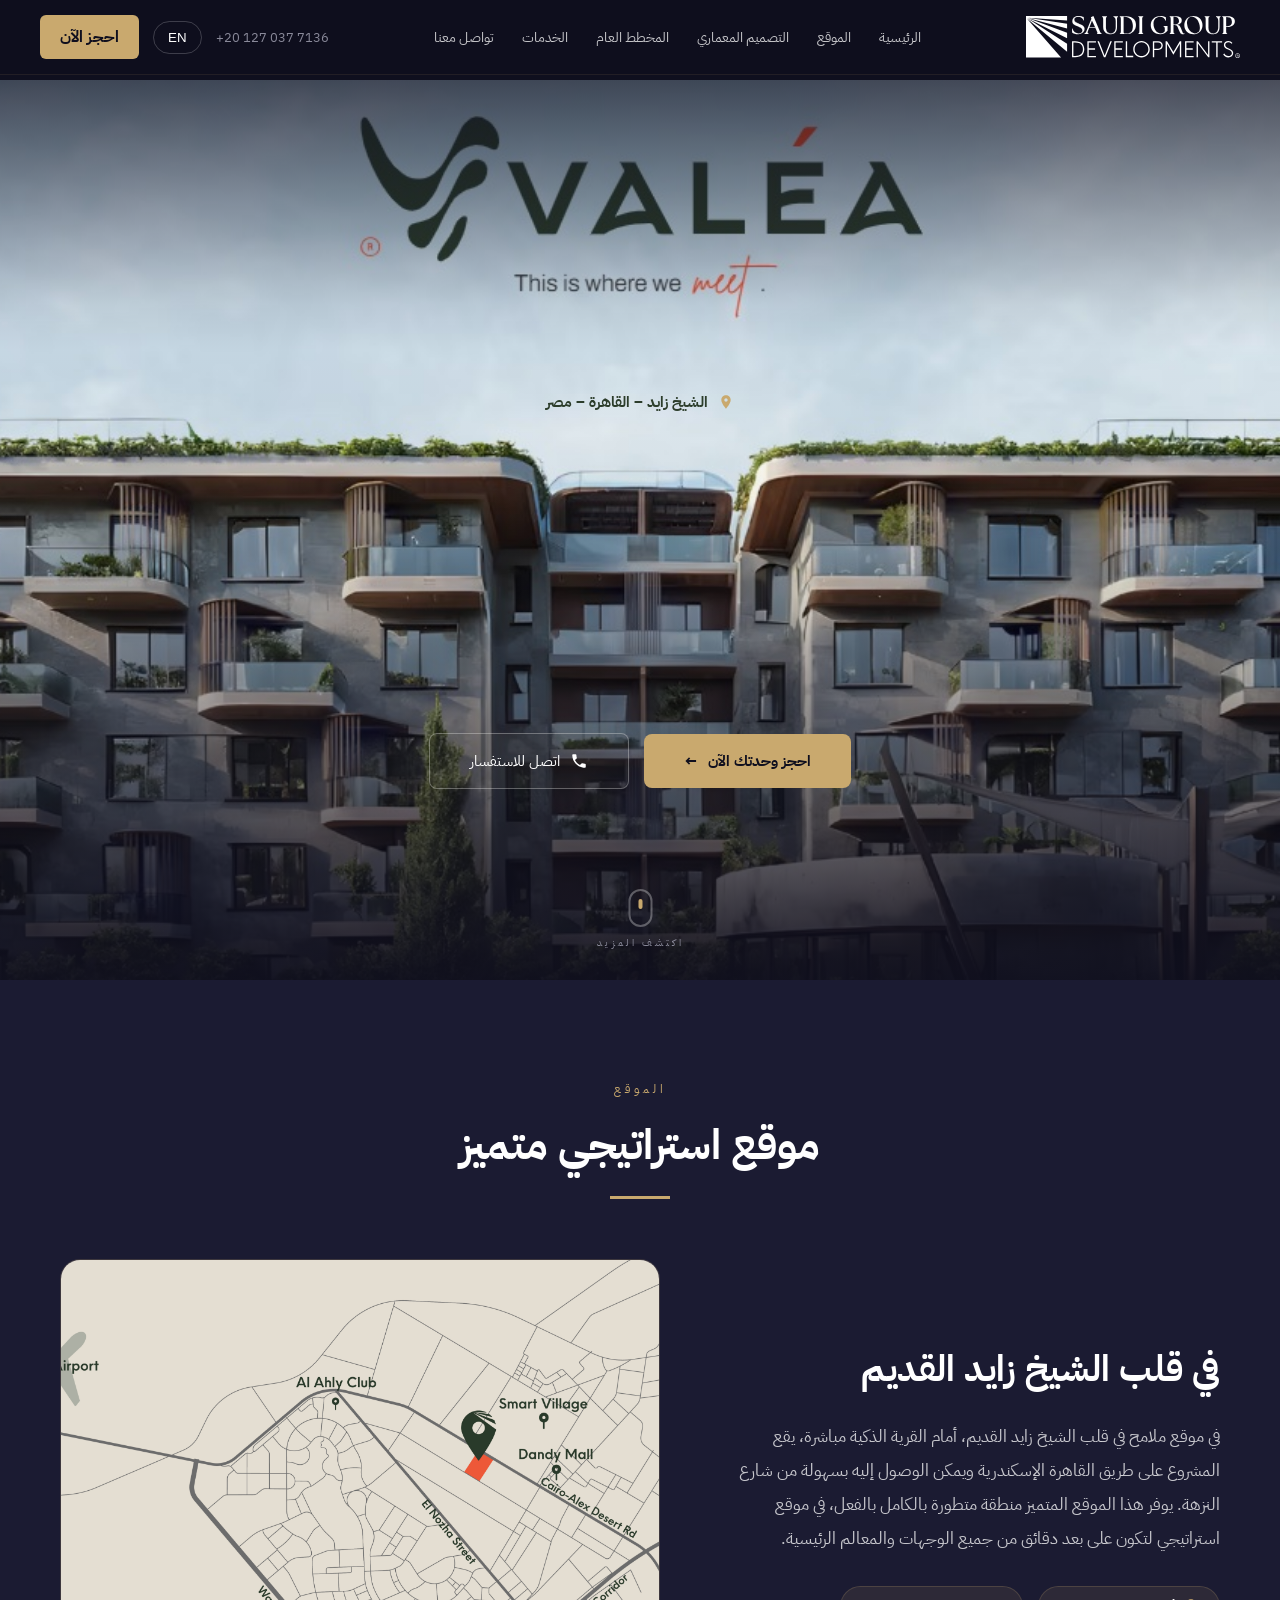
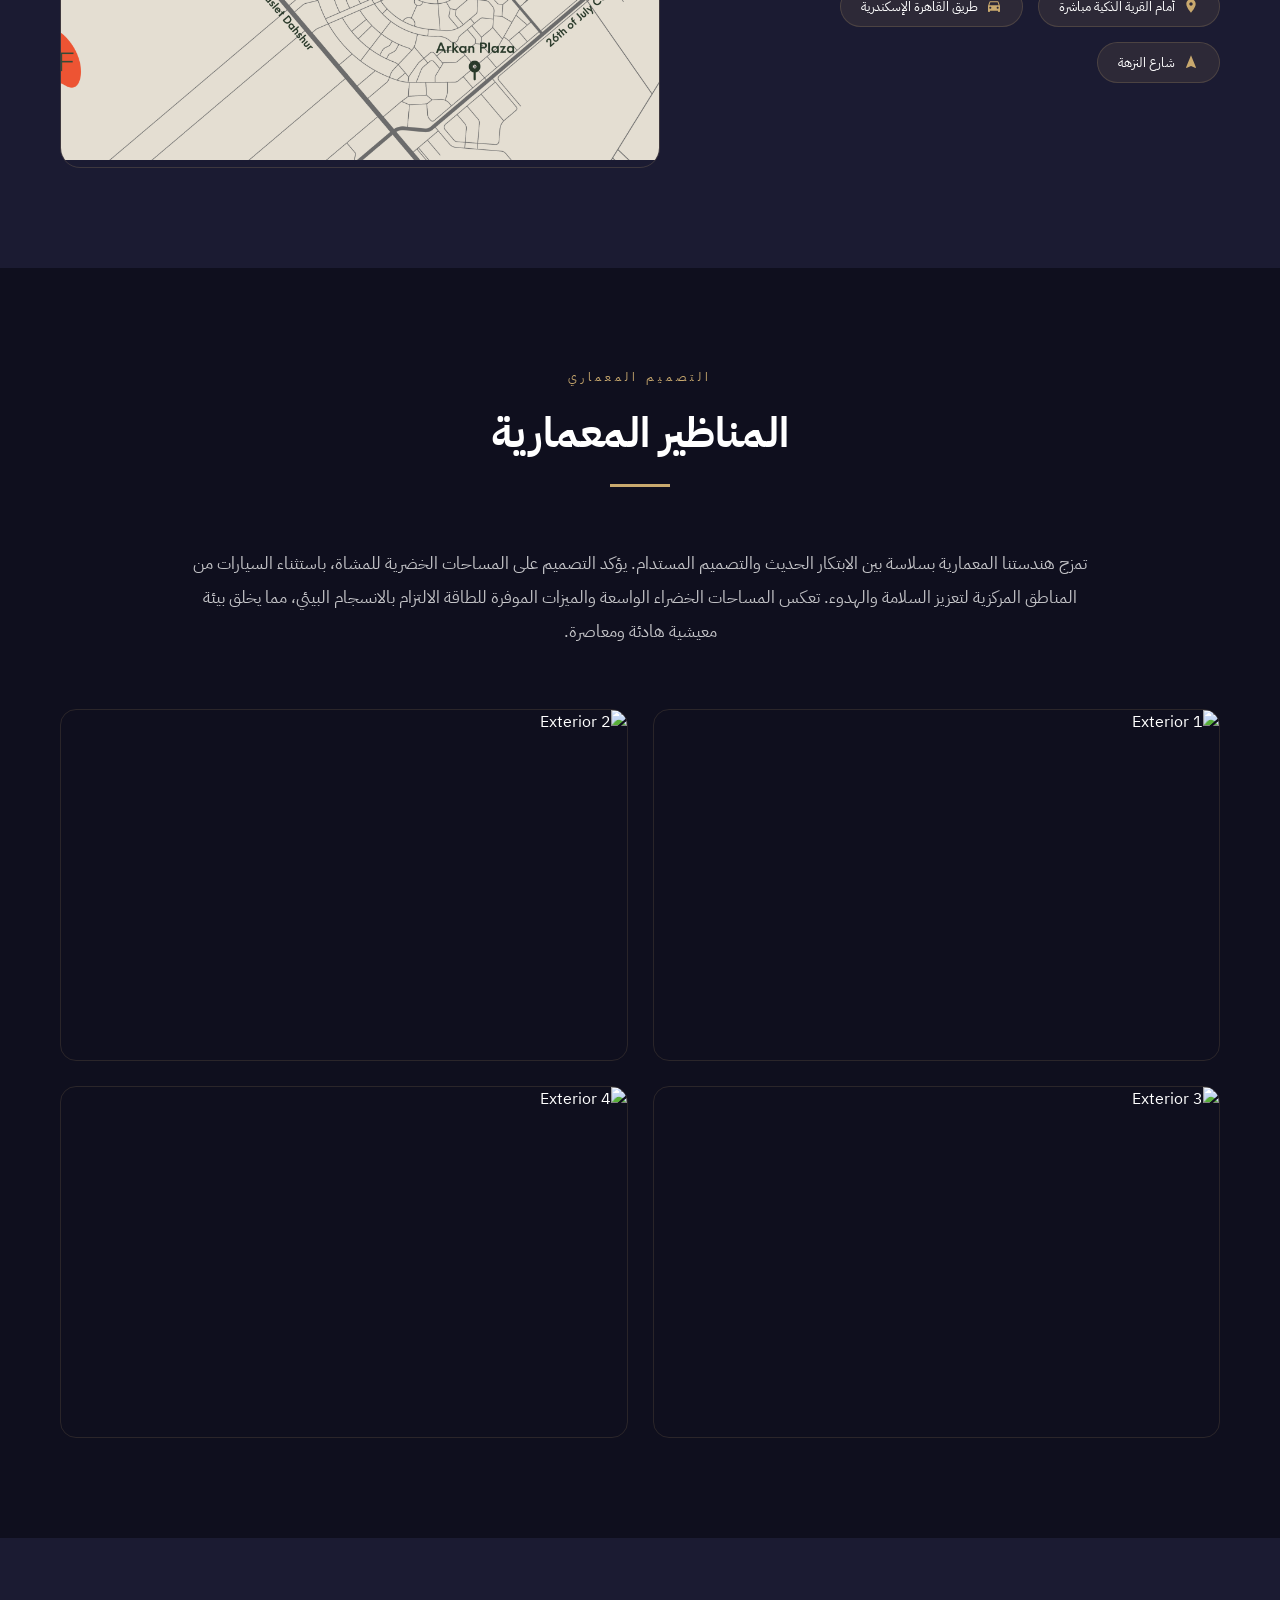
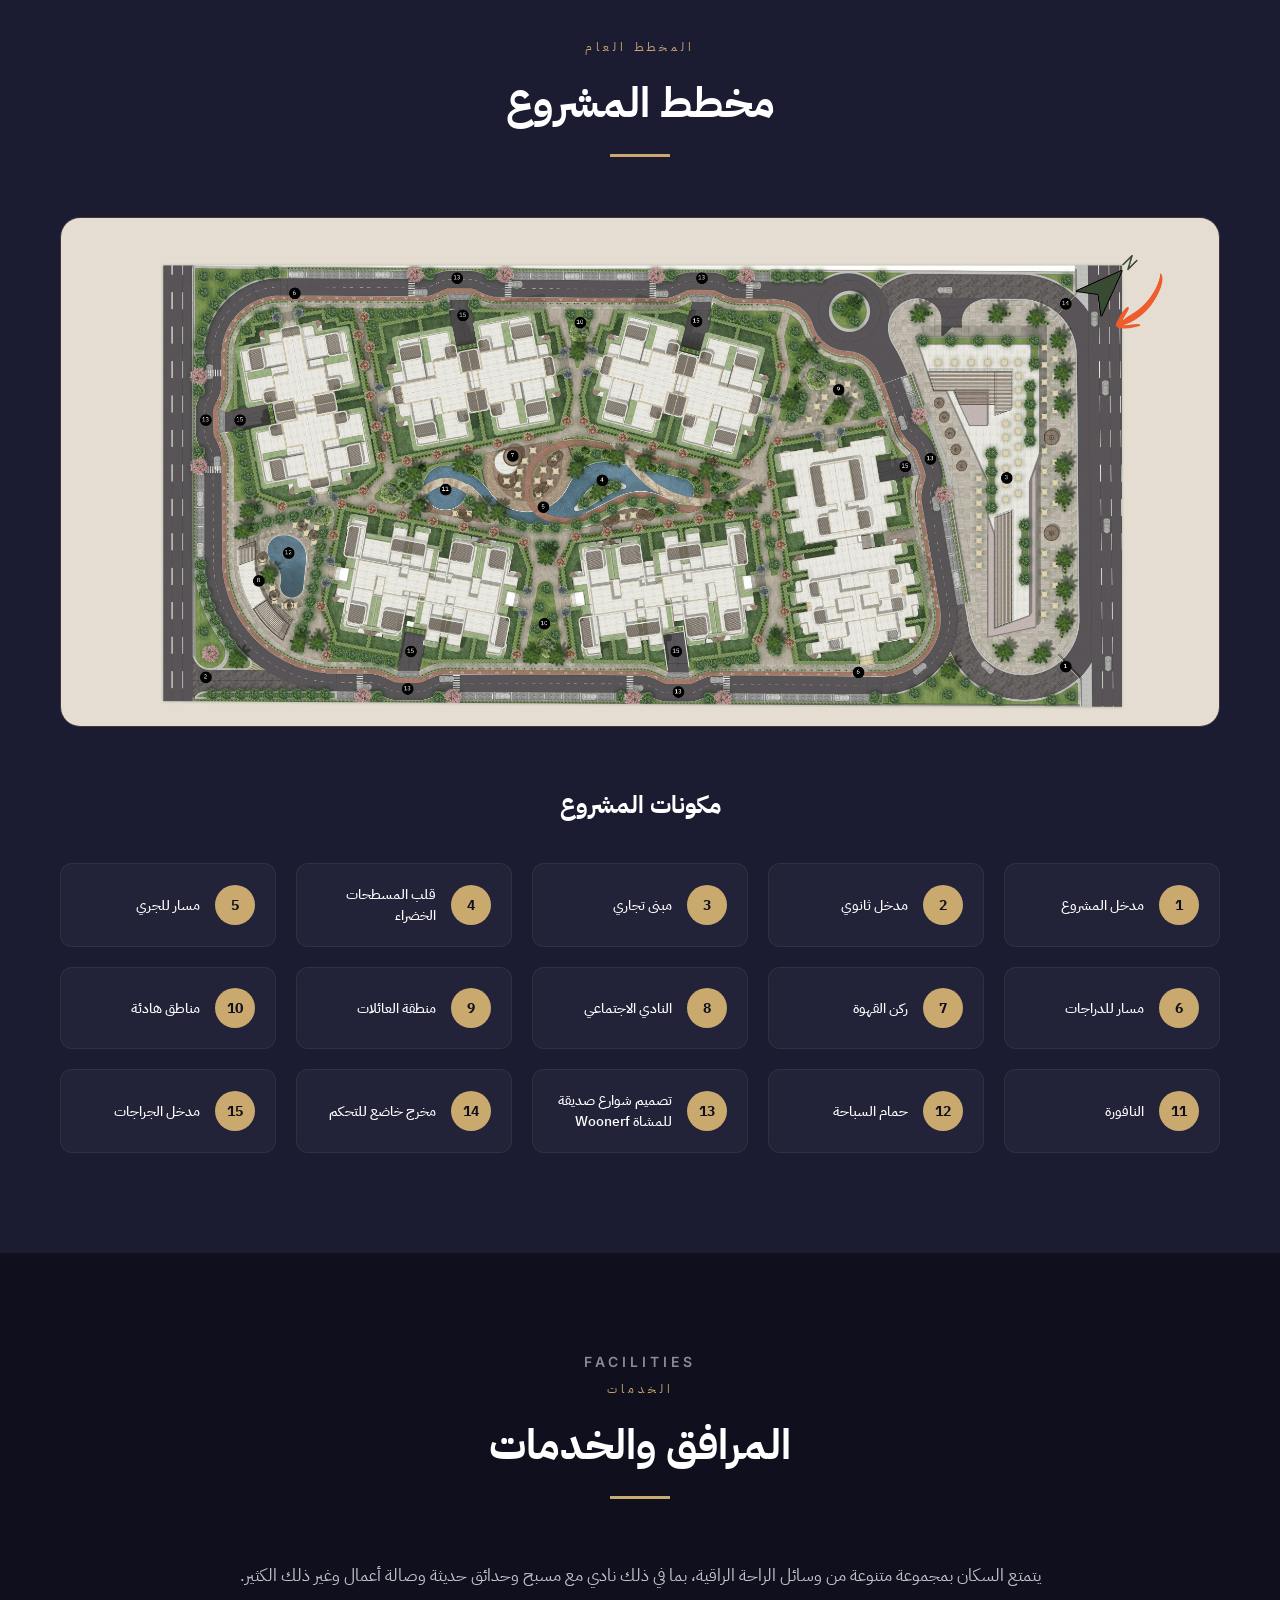
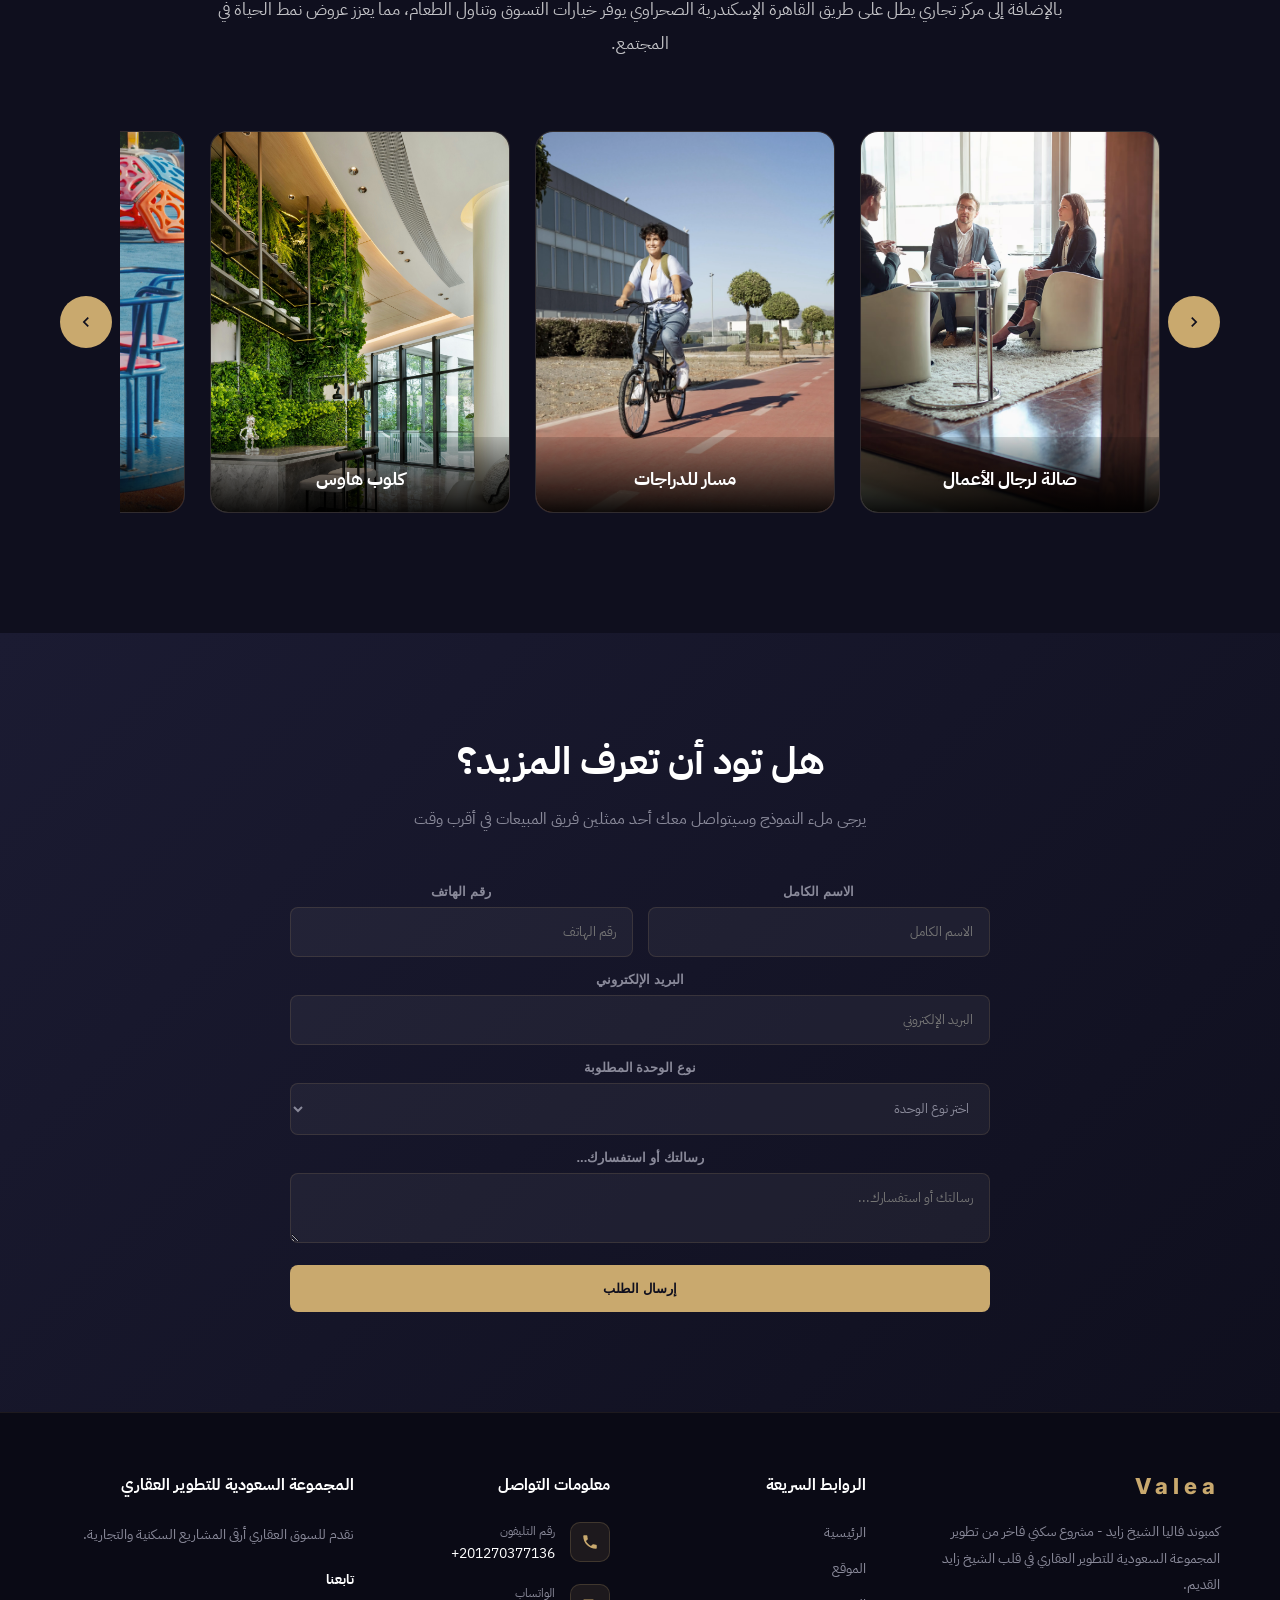
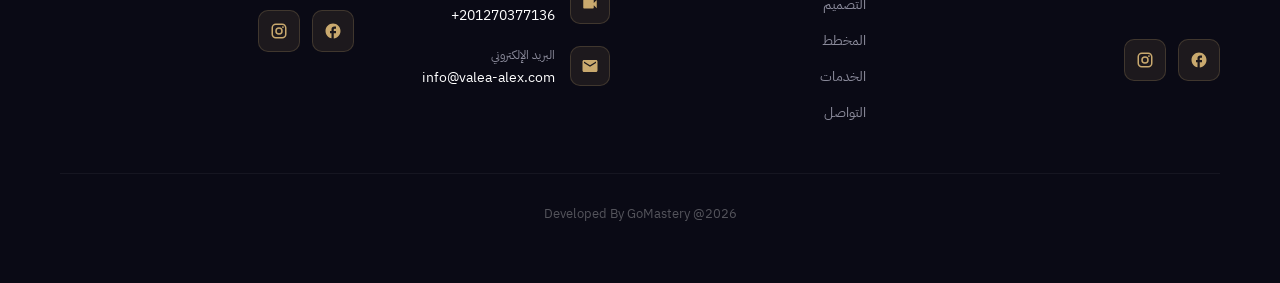
==== commit f603c98a: "edit Hero pic" ====
--- a/index.html
+++ b/index.html
@@ -46,17 +46,17 @@
     <!-- ═══════════════════════════════════════ -->
     <section class="hero" id="home">
         <div class="hero-image-container">
-            <img src="assets/images/valea-main-3.jpg" loading="lazy" alt="Compound Valea Sheikh Zayed" class="hero-image">
+            <img src="assets/images/valea-main.jpg" loading="lazy" alt="Compound Valea Sheikh Zayed" class="hero-image">
             <img src="assets/images/hero-image-mobile.jpg" loading="lazy" alt="Compound Valea Sheikh Zayed" class="hero-image-mobile">
         </div>
 
         <div class="hero-overlay"></div>
 
         <div class="hero-content">
-            <div class="hero-tag nav-phone" data-i18n="hero.tag">كمبوند سكني فاخر</div>
+            <!-- <div class="hero-tag nav-phone" data-i18n="hero.tag">كمبوند سكني فاخر</div> -->
             <!-- <h1 class="hero-project-name">V<span>a</span>le<span>a</span></h1> -->
-            <img src="assets/images/logo.svg" loading="lazy" alt="Compound Valea Sheikh Zayed"  class="community-brand-mobile">
-            <p class="hero-tagline" data-i18n="hero.tagline">الفخامة والهدوء في قلب الشيخ زايد</p>
+            <!-- <img src="assets/images/logo.svg" loading="lazy" alt="Compound Valea Sheikh Zayed"  class="community-brand-mobile"> -->
+            <!-- <p class="hero-tagline" data-i18n="hero.tagline">الفخامة والهدوء في قلب الشيخ زايد</p> -->
 
             <div class="hero-location">
                 <svg width="16" height="16" viewBox="0 0 24 24" fill="currentColor">
--- a/css/style.css
+++ b/css/style.css
@@ -268,10 +268,12 @@
     align-items: center;
     gap: 10px;
     font-size: 15px;
-    color: var(--white);
+    /* color: var(--white); */
     font-weight: 800;
-    margin-bottom: 30px;
+    /* margin-bottom: 30px; */
+    padding-top: 200px;
     justify-content: center;
+    color: #2c3d2b;
 }
 
 .hero-location svg {
